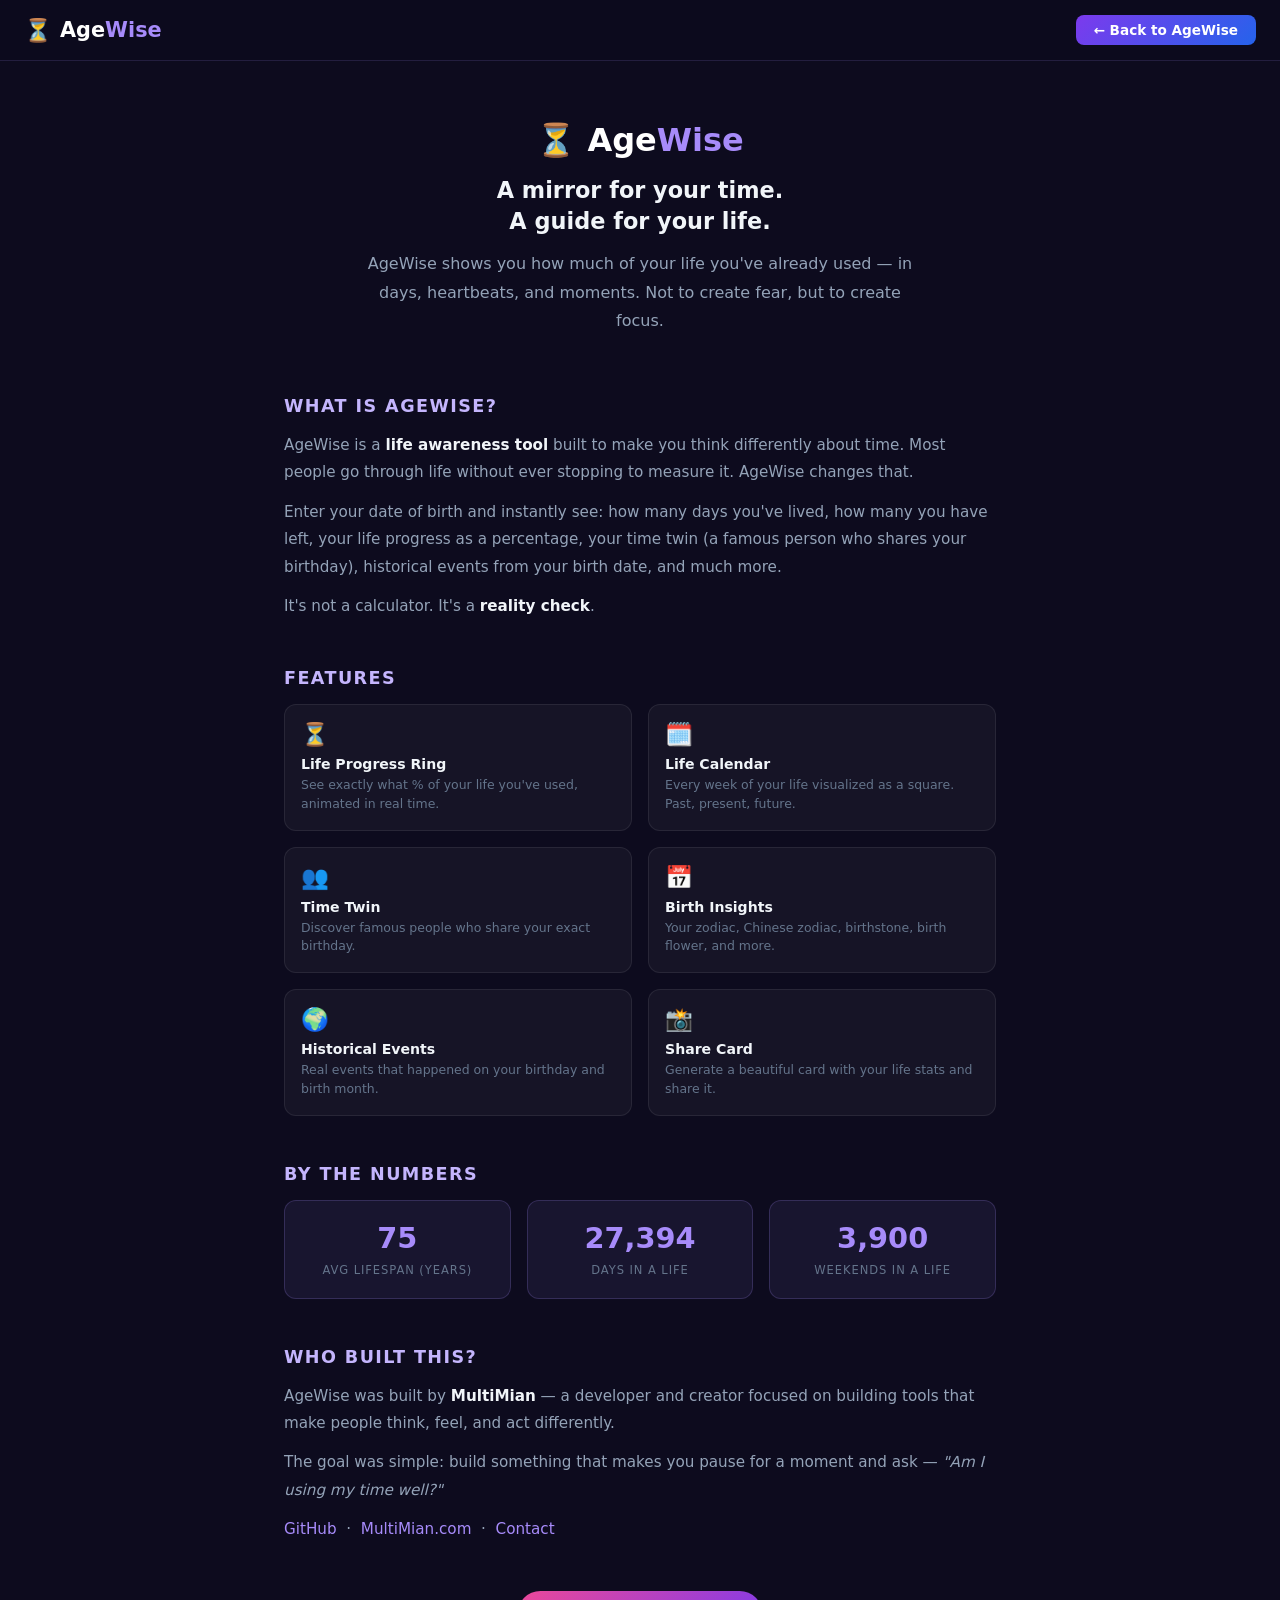
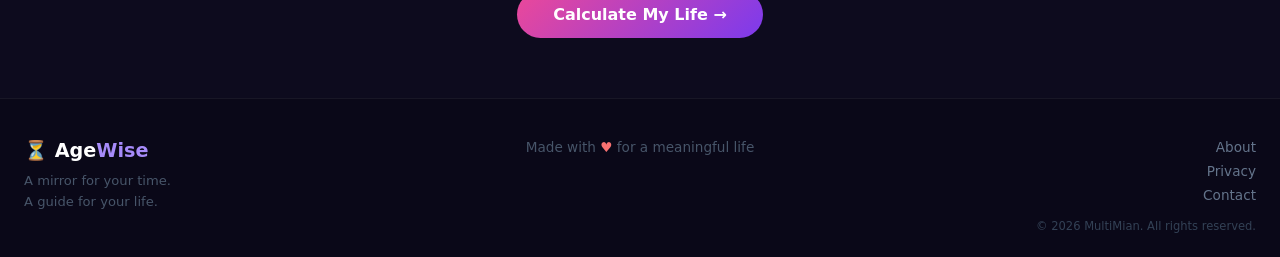
==== about.html @ 55e66b86 "Fix: about/privacy/contact pages created, footer links working, flipped banner hierarchy, ring glow " ====
<!DOCTYPE html>
<html lang="en">
<head>
  <meta charset="UTF-8" />
  <meta name="viewport" content="width=device-width, initial-scale=1.0" />
  <title>About — AgeWise</title>
  <meta name="description" content="AgeWise is a life awareness tool that shows you how much of your life you've used — in days, heartbeats, and moments." />
  <meta name="theme-color" content="#0d0b1e" />
  <link rel="icon" type="image/svg+xml" href="favicon.svg" />
  <link rel="stylesheet" href="style.css?v=3" />
  <style>
    .about-page{max-width:760px;margin:0 auto;padding:60px 24px}
    .about-hero{text-align:center;margin-bottom:60px}
    .about-logo{font-size:2rem;font-weight:900;color:#fff;margin-bottom:16px}
    .about-logo span{color:#a78bfa}
    .about-tagline{font-size:1.4rem;font-weight:700;color:#f1f5f9;margin-bottom:12px;line-height:1.4}
    .about-sub{font-size:1rem;color:#94a3b8;line-height:1.8;max-width:560px;margin:0 auto}
    .about-section{margin-bottom:48px}
    .about-section h2{font-size:1.1rem;font-weight:800;color:#c4b5fd;margin-bottom:16px;text-transform:uppercase;letter-spacing:0.08em}
    .about-section p{font-size:0.95rem;color:#94a3b8;line-height:1.8;margin-bottom:12px}
    .about-section strong{color:#f1f5f9}
    .about-features{display:grid;grid-template-columns:repeat(2,1fr);gap:16px;margin-top:16px}
    .af-item{background:rgba(255,255,255,0.04);border:1px solid rgba(255,255,255,0.08);border-radius:12px;padding:16px}
    .af-icon{font-size:1.4rem;margin-bottom:8px}
    .af-title{font-size:0.88rem;font-weight:700;color:#f1f5f9;margin-bottom:4px}
    .af-desc{font-size:0.78rem;color:#64748b;line-height:1.5}
    .about-stats{display:grid;grid-template-columns:repeat(3,1fr);gap:16px;margin-top:16px}
    .as-item{text-align:center;background:rgba(167,139,250,0.08);border:1px solid rgba(167,139,250,0.2);border-radius:12px;padding:20px}
    .as-val{font-size:1.8rem;font-weight:900;color:#a78bfa;display:block;margin-bottom:4px}
    .as-lbl{font-size:0.72rem;color:#64748b;text-transform:uppercase;letter-spacing:0.08em}
    .about-cta{text-align:center;margin-top:48px}
    .about-cta a{display:inline-block;padding:14px 36px;background:linear-gradient(135deg,#ec4899,#7c3aed);color:#fff;border-radius:999px;font-weight:700;font-size:1rem;transition:all 0.2s}
    .about-cta a:hover{opacity:0.9;transform:translateY(-2px)}
    @media(max-width:640px){.about-features,.about-stats{grid-template-columns:1fr}}
  </style>
</head>
<body>
  <div class="orbs" aria-hidden="true">
    <span class="orb orb1"></span>
    <span class="orb orb2"></span>
    <span class="orb orb3"></span>
  </div>

  <nav class="navbar">
    <div class="nav-inner">
      <a href="index.html" class="nav-logo">
        <span class="nav-logo-icon">⏳</span>
        <span class="nav-logo-text">Age<span>Wise</span></span>
      </a>
      <div class="nav-actions">
        <a href="index.html" class="btn-nav-calc" style="text-decoration:none">← Back to AgeWise</a>
      </div>
    </div>
  </nav>

  <div class="about-page">

    <div class="about-hero">
      <div class="about-logo">⏳ Age<span>Wise</span></div>
      <div class="about-tagline">A mirror for your time.<br>A guide for your life.</div>
      <p class="about-sub">AgeWise shows you how much of your life you've already used — in days, heartbeats, and moments. Not to create fear, but to create focus.</p>
    </div>

    <div class="about-section">
      <h2>What is AgeWise?</h2>
      <p>AgeWise is a <strong>life awareness tool</strong> built to make you think differently about time. Most people go through life without ever stopping to measure it. AgeWise changes that.</p>
      <p>Enter your date of birth and instantly see: how many days you've lived, how many you have left, your life progress as a percentage, your time twin (a famous person who shares your birthday), historical events from your birth date, and much more.</p>
      <p>It's not a calculator. It's a <strong>reality check</strong>.</p>
    </div>

    <div class="about-section">
      <h2>Features</h2>
      <div class="about-features">
        <div class="af-item"><div class="af-icon">⏳</div><div class="af-title">Life Progress Ring</div><div class="af-desc">See exactly what % of your life you've used, animated in real time.</div></div>
        <div class="af-item"><div class="af-icon">🗓️</div><div class="af-title">Life Calendar</div><div class="af-desc">Every week of your life visualized as a square. Past, present, future.</div></div>
        <div class="af-item"><div class="af-icon">👥</div><div class="af-title">Time Twin</div><div class="af-desc">Discover famous people who share your exact birthday.</div></div>
        <div class="af-item"><div class="af-icon">📅</div><div class="af-title">Birth Insights</div><div class="af-desc">Your zodiac, Chinese zodiac, birthstone, birth flower, and more.</div></div>
        <div class="af-item"><div class="af-icon">🌍</div><div class="af-title">Historical Events</div><div class="af-desc">Real events that happened on your birthday and birth month.</div></div>
        <div class="af-item"><div class="af-icon">📸</div><div class="af-title">Share Card</div><div class="af-desc">Generate a beautiful card with your life stats and share it.</div></div>
      </div>
    </div>

    <div class="about-section">
      <h2>By the numbers</h2>
      <div class="about-stats">
        <div class="as-item"><span class="as-val">75</span><span class="as-lbl">Avg lifespan (years)</span></div>
        <div class="as-item"><span class="as-val">27,394</span><span class="as-lbl">Days in a life</span></div>
        <div class="as-item"><span class="as-val">3,900</span><span class="as-lbl">Weekends in a life</span></div>
      </div>
    </div>

    <div class="about-section">
      <h2>Who built this?</h2>
      <p>AgeWise was built by <strong>MultiMian</strong> — a developer and creator focused on building tools that make people think, feel, and act differently.</p>
      <p>The goal was simple: build something that makes you pause for a moment and ask — <em>"Am I using my time well?"</em></p>
      <p>
        <a href="https://github.com/Mianhassam96" target="_blank" rel="noopener" style="color:#a78bfa">GitHub</a> &nbsp;·&nbsp;
        <a href="https://multimian.com" target="_blank" rel="noopener" style="color:#a78bfa">MultiMian.com</a> &nbsp;·&nbsp;
        <a href="contact.html" style="color:#a78bfa">Contact</a>
      </p>
    </div>

    <div class="about-cta">
      <a href="index.html">Calculate My Life →</a>
    </div>

  </div>

  <footer class="site-footer">
    <div class="footer-inner">
      <div class="footer-brand">
        <span class="footer-logo">⏳ Age<span>Wise</span></span>
        <p>A mirror for your time.<br>A guide for your life.</p>
      </div>
      <div class="footer-center">Made with <span style="color:#f87171">♥</span> for a meaningful life</div>
      <div class="footer-links">
        <a href="about.html">About</a>
        <a href="privacy.html">Privacy</a>
        <a href="contact.html">Contact</a>
        <div class="footer-copy">© 2026 MultiMian. All rights reserved.</div>
      </div>
    </div>
  </footer>
</body>
</html>
---- style.css ----
﻿*,*::before,*::after{box-sizing:border-box;margin:0;padding:0}
body{font-family:'Segoe UI',system-ui,sans-serif;background:#0d0b1e;color:#e2e8f0;min-height:100vh;overflow-x:hidden}
.hidden{display:none!important}
a{text-decoration:none;color:inherit}
button{cursor:pointer;font-family:inherit}
img{max-width:100%}

/* ── NAVBAR ── */
.navbar{position:sticky;top:0;z-index:100;background:rgba(13,11,30,0.95);backdrop-filter:blur(12px);border-bottom:1px solid rgba(167,139,250,0.15)}
.nav-inner{max-width:1280px;margin:0 auto;padding:0 24px;height:60px;display:flex;align-items:center;gap:24px}
.nav-logo{display:flex;align-items:center;gap:8px;font-size:1.3rem;font-weight:800;flex-shrink:0}
.nav-logo-icon{font-size:1.4rem}
.nav-logo-text{color:#fff}.nav-logo-text span{color:#a78bfa}
.nav-links{display:flex;gap:4px;flex:1}
.nav-item{padding:6px 14px;border-radius:6px;font-size:0.88rem;font-weight:500;color:#94a3b8;transition:all 0.2s}
.nav-item:hover,.nav-item.active{color:#fff;background:rgba(167,139,250,0.12)}
.nav-item.active{border-bottom:2px solid #a78bfa;border-radius:6px 6px 0 0}
.nav-actions{display:flex;align-items:center;gap:10px;margin-left:auto}
.btn-nav-share{padding:7px 18px;border-radius:8px;border:1px solid rgba(167,139,250,0.4);background:transparent;color:#c4b5fd;font-size:0.85rem;font-weight:600;transition:all 0.2s}
.btn-nav-share:hover{background:rgba(167,139,250,0.1)}
.btn-nav-calc{padding:7px 18px;border-radius:8px;border:none;background:linear-gradient(135deg,#7c3aed,#2563eb);color:#fff;font-size:0.85rem;font-weight:700;transition:all 0.2s}
.btn-nav-calc:hover{opacity:0.9;transform:translateY(-1px)}
.hamburger{display:none;flex-direction:column;gap:5px;background:none;border:none;padding:6px}
.hamburger span{display:block;width:22px;height:2px;background:#94a3b8;border-radius:2px}

/* ── HERO ── */
.hero{min-height:calc(100vh - 60px);background:linear-gradient(160deg,#1a0533 0%,#0d0b1e 40%,#1a0533 100%);position:relative;overflow:hidden;display:flex;align-items:center}
.hero::before{content:'';position:absolute;inset:0;background:radial-gradient(ellipse at 50% 80%,rgba(124,58,237,0.15) 0%,transparent 70%)}
.hero-inner{max-width:1280px;margin:0 auto;padding:60px 24px;display:grid;grid-template-columns:1fr 1fr 1fr;gap:40px;align-items:center;width:100%}

/* hero left */
.hero-eyebrow{font-size:0.72rem;font-weight:700;color:#a78bfa;text-transform:uppercase;letter-spacing:0.15em;margin-bottom:16px}
.hero-title{font-size:clamp(2rem,4vw,3rem);font-weight:900;line-height:1.15;margin-bottom:16px;color:#f1f5f9}
.hero-title-pink{color:#ec4899;display:block}
.hero-desc{font-size:0.9rem;color:#94a3b8;line-height:1.7;margin-bottom:28px;max-width:340px}
.form-label{display:block;font-size:0.75rem;font-weight:600;color:#64748b;text-transform:uppercase;letter-spacing:0.08em;margin-bottom:8px}
.hero-input{width:100%;padding:12px 16px;background:rgba(255,255,255,0.07);border:1px solid rgba(255,255,255,0.15);border-radius:10px;color:#f1f5f9;font-size:1rem;outline:none;transition:border-color 0.2s,box-shadow 0.2s;color-scheme:dark;margin-bottom:12px}
.hero-input:focus{border-color:#a78bfa;box-shadow:0 0 0 3px rgba(167,139,250,0.15)}
.btn-calculate{width:100%;padding:14px;border:none;border-radius:10px;background:linear-gradient(135deg,#ec4899,#7c3aed);color:#fff;font-size:1rem;font-weight:700;transition:all 0.2s;margin-bottom:10px}
.btn-calculate:hover{opacity:0.9;transform:translateY(-2px);box-shadow:0 8px 24px rgba(236,72,153,0.35)}
.form-trust{font-size:0.72rem;color:#475569;text-align:center}
.error{color:#f87171;font-size:0.82rem;margin-top:6px}

/* hero center ring */
.hero-center{display:flex;justify-content:center;align-items:center}
.ring-wrap{position:relative;width:260px;height:260px;flex-shrink:0}
.ring-svg{width:100%;height:100%;transform:rotate(-90deg)}
.ring-track{fill:none;stroke:rgba(255,255,255,0.08);stroke-width:14}
.ring-progress{fill:none;stroke:url(#ringGrad);stroke-width:14;stroke-linecap:round;transition:stroke-dashoffset 1.5s cubic-bezier(0.4,0,0.2,1);filter:drop-shadow(0 0 8px rgba(167,139,250,0.5))}
.ring-dot{fill:#ec4899;filter:drop-shadow(0 0 4px #ec4899)}
.ring-content{position:absolute;inset:0;display:flex;flex-direction:column;align-items:center;justify-content:center;text-align:center}
.ring-label-top{font-size:0.65rem;font-weight:700;color:#94a3b8;text-transform:uppercase;letter-spacing:0.12em;margin-bottom:4px}
.ring-pct{font-size:3.5rem;font-weight:900;color:#fff;line-height:1;background:linear-gradient(135deg,#a78bfa,#ec4899);-webkit-background-clip:text;-webkit-text-fill-color:transparent;background-clip:text}
.ring-label-bot{font-size:0.65rem;font-weight:700;color:#94a3b8;text-transform:uppercase;letter-spacing:0.12em;margin-top:4px}
.ring-days{font-size:0.75rem;color:#64748b;margin-top:6px}
.ring-heart{color:#ec4899;font-size:1rem;margin-top:4px}

/* hero right */
.hero-right{display:flex;flex-direction:column;align-items:flex-end;gap:20px}
.hero-quote{text-align:right;font-size:1.1rem;color:#c4b5fd;line-height:1.6}
.hero-quote-bold{font-size:1.2rem;font-weight:700;color:#fff;margin-top:6px}
.hero-silhouette{width:200px;height:280px;border-radius:12px;overflow:hidden;box-shadow:0 20px 60px rgba(0,0,0,0.5)}

/* ── STATS ROW ── */
.stats-row{background:#0d0b1e;padding:0 24px 32px}
.stats-inner{max-width:1280px;margin:0 auto;display:grid;grid-template-columns:repeat(5,1fr);gap:16px}
.stat-card{background:rgba(255,255,255,0.04);border:1px solid rgba(255,255,255,0.08);border-radius:14px;padding:20px 16px;display:flex;align-items:flex-start;gap:14px;transition:border-color 0.2s,transform 0.2s}
.stat-card:hover{border-color:rgba(167,139,250,0.25);transform:translateY(-2px)}
.stat-icon{font-size:1.4rem;width:40px;height:40px;border-radius:10px;background:rgba(167,139,250,0.12);display:flex;align-items:center;justify-content:center;flex-shrink:0;color:#a78bfa}
.stat-icon-red{background:rgba(248,113,113,0.12);color:#f87171}
.stat-icon-yellow{background:rgba(251,191,36,0.12);color:#fbbf24}
.stat-icon-purple{background:rgba(167,139,250,0.12);color:#a78bfa}
.stat-icon-blue{background:rgba(96,165,250,0.12);color:#60a5fa}
.stat-label{font-size:0.65rem;font-weight:700;color:#475569;text-transform:uppercase;letter-spacing:0.1em;margin-bottom:4px}
.stat-value{font-size:1.6rem;font-weight:900;color:#f1f5f9;line-height:1;font-variant-numeric:tabular-nums}
.stat-unit{font-size:0.72rem;color:#64748b;margin-top:2px}
.stat-sub{font-size:0.72rem;color:#475569;margin-top:4px}

/* ── PANELS ── */
.grid-3col,.grid-2col,.grid-4col{padding:0 24px 32px}
.grid-3col .grid-inner{max-width:1280px;margin:0 auto;display:grid;grid-template-columns:repeat(3,1fr);gap:20px}
.grid-2col .grid-inner{max-width:1280px;margin:0 auto;display:grid;grid-template-columns:repeat(2,1fr);gap:20px}
.grid-4col .grid-inner{max-width:1280px;margin:0 auto;display:grid;grid-template-columns:repeat(4,1fr);gap:20px}
.panel{background:rgba(255,255,255,0.04);border:1px solid rgba(255,255,255,0.08);border-radius:16px;padding:24px;transition:border-color 0.2s}
.panel:hover{border-color:rgba(167,139,250,0.2)}
.panel-title{font-size:1rem;font-weight:700;color:#f1f5f9;margin-bottom:4px}
.panel-sub{font-size:0.78rem;color:#475569;margin-bottom:16px}
.btn-outline{width:100%;padding:10px;border:1px solid rgba(255,255,255,0.1);border-radius:8px;background:transparent;color:#94a3b8;font-size:0.82rem;font-weight:600;transition:all 0.2s;margin-top:14px}
.btn-outline:hover{border-color:rgba(167,139,250,0.4);color:#c4b5fd;background:rgba(167,139,250,0.06)}
.btn-sm{padding:8px;font-size:0.78rem}

/* ── LIFE PROGRESS ── */
.progress-bar-wrap{display:flex;align-items:center;gap:12px;margin-bottom:20px}
.progress-bar-track{flex:1;height:10px;background:rgba(255,255,255,0.06);border-radius:999px;overflow:hidden}
.progress-bar-fill{height:100%;background:linear-gradient(90deg,#7c3aed,#a78bfa);border-radius:999px;width:0%;transition:width 1.2s cubic-bezier(0.4,0,0.2,1)}
.progress-bar-pct{font-size:0.85rem;font-weight:700;color:#a78bfa;flex-shrink:0}
.life-timeline{display:flex;flex-direction:column;gap:0}
.lt-title{font-size:0.72rem;font-weight:700;color:#475569;text-transform:uppercase;letter-spacing:0.08em;margin-bottom:12px}
.lt-item{display:flex;align-items:flex-start;gap:12px}
.lt-dot{width:10px;height:10px;border-radius:50%;flex-shrink:0;margin-top:4px}
.lt-dot-purple{background:#7c3aed;box-shadow:0 0 6px #7c3aed}
.lt-dot-pink{background:#ec4899;box-shadow:0 0 6px #ec4899}
.lt-line{width:1px;height:32px;background:rgba(255,255,255,0.08);margin-left:4px}
.lt-days{font-size:0.85rem;font-weight:700;color:#f1f5f9}
.lt-desc{font-size:0.78rem;color:#94a3b8}
.lt-label{font-size:0.72rem;color:#475569}

/* ── MINI CALENDAR ── */
.cal-legend-row{display:flex;gap:14px;margin-bottom:12px}
.cal-leg{display:flex;align-items:center;gap:5px;font-size:0.72rem;color:#64748b}
.cal-dot-past{width:8px;height:8px;border-radius:2px;background:#7c3aed;display:inline-block}
.cal-dot-present{width:8px;height:8px;border-radius:2px;background:#34d399;display:inline-block;box-shadow:0 0 4px #34d399}
.cal-dot-future{width:8px;height:8px;border-radius:2px;background:rgba(255,255,255,0.1);border:1px solid rgba(255,255,255,0.15);display:inline-block}
.mini-cal-grid{display:grid;grid-template-columns:repeat(26,1fr);gap:2px;margin-bottom:10px}
.mini-cal-cell{aspect-ratio:1;border-radius:1px}
.mc-past{background:#7c3aed;opacity:0.75}
.mc-present{background:#34d399;box-shadow:0 0 4px #34d399;animation:pulse-now 2s ease-in-out infinite}
.mc-future{background:rgba(255,255,255,0.07);border:1px solid rgba(255,255,255,0.05)}
@keyframes pulse-now{0%,100%{box-shadow:0 0 3px #34d399}50%{box-shadow:0 0 8px #34d399}}
.cal-week-labels{display:flex;justify-content:space-between;font-size:0.65rem;color:#475569;margin-bottom:4px}
.cal-week-labels small{display:block;color:#334155}

/* ── TIME TWIN ── */
.twin-featured{background:rgba(255,255,255,0.04);border:1px solid rgba(255,255,255,0.08);border-radius:12px;padding:16px;margin-bottom:12px;text-align:center}
.twin-badge{font-size:0.68rem;font-weight:700;color:#fbbf24;background:rgba(251,191,36,0.1);border:1px solid rgba(251,191,36,0.2);border-radius:999px;padding:3px 10px;display:inline-block;margin-bottom:10px}
.twin-avatar{font-size:3rem;margin-bottom:8px}
.twin-name{font-size:1.1rem;font-weight:800;color:#f1f5f9;margin-bottom:4px}
.twin-role{font-size:0.78rem;color:#94a3b8;margin-bottom:4px}
.twin-born{font-size:0.72rem;color:#475569}
.twin-others{display:flex;gap:8px;align-items:center;margin-bottom:4px;flex-wrap:wrap}
.twin-other-avatar{width:36px;height:36px;border-radius:50%;background:rgba(167,139,250,0.15);border:1px solid rgba(167,139,250,0.2);display:flex;align-items:center;justify-content:center;font-size:1.2rem}
.twin-more{font-size:0.75rem;color:#a78bfa;font-weight:700;padding:6px 10px;border-radius:999px;background:rgba(167,139,250,0.1);border:1px solid rgba(167,139,250,0.2)}

/* ── HISTORY ── */
.history-list{display:flex;flex-direction:column;gap:14px}
.history-item{display:flex;align-items:flex-start;gap:12px}
.history-dot{width:10px;height:10px;border-radius:50%;flex-shrink:0;margin-top:4px}
.history-dot-green{background:#34d399}
.history-dot-yellow{background:#fbbf24}
.history-dot-blue{background:#60a5fa}
.history-year{font-size:0.82rem;font-weight:700;color:#a78bfa;flex-shrink:0;min-width:36px}
.history-text{font-size:0.82rem;color:#94a3b8;line-height:1.5}

/* ── MONTH LIST ── */
.month-list{display:flex;flex-direction:column;gap:12px}
.month-item{display:flex;align-items:center;gap:12px;padding:10px 12px;background:rgba(255,255,255,0.03);border-radius:10px;transition:background 0.2s}
.month-item:hover{background:rgba(255,255,255,0.06)}
.month-icon{font-size:1.2rem;flex-shrink:0}
.month-year{font-size:0.82rem;font-weight:700;color:#a78bfa;flex-shrink:0;min-width:36px}
.month-text{font-size:0.82rem;color:#94a3b8;flex:1;line-height:1.4}
.month-arrow{color:#475569;font-size:1rem;flex-shrink:0}

/* ── BIRTH DETAILS ── */
.panel-sm{padding:20px}
.birth-details{display:flex;flex-direction:column;gap:10px}
.bd-row{display:flex;justify-content:space-between;align-items:center;padding:6px 0;border-bottom:1px solid rgba(255,255,255,0.05)}
.bd-row:last-child{border-bottom:none}
.bd-key{font-size:0.78rem;color:#64748b}
.bd-val{font-size:0.85rem;font-weight:600;color:#f1f5f9}

/* ── COUNTRY EVENTS ── */
.country-events{display:flex;flex-direction:column;gap:10px}
.ce-item-sm{font-size:0.82rem;color:#94a3b8;line-height:1.5;padding:8px 0;border-bottom:1px solid rgba(255,255,255,0.05)}
.ce-item-sm:last-child{border-bottom:none}
.ce-year{font-weight:700;color:#a78bfa;margin-right:6px}

/* ── FUN FACTS ── */
.fun-facts{display:flex;flex-direction:column;gap:10px}
.ff-item{display:flex;align-items:center;gap:12px;padding:8px 0;border-bottom:1px solid rgba(255,255,255,0.05)}
.ff-item:last-child{border-bottom:none}
.ff-icon{font-size:1.2rem;width:32px;text-align:center;flex-shrink:0;color:#ec4899}
.ff-val{font-size:0.95rem;font-weight:800;color:#f1f5f9;font-variant-numeric:tabular-nums}
.ff-lbl{font-size:0.72rem;color:#64748b}

/* ── QUOTE CARD ── */
.panel-quote{background:linear-gradient(160deg,rgba(124,58,237,0.2),rgba(13,11,30,0.95));border-color:rgba(167,139,250,0.25);position:relative;overflow:hidden;display:flex;flex-direction:column;justify-content:space-between}
.quote-label{font-size:0.72rem;font-weight:700;color:#a78bfa;text-transform:uppercase;letter-spacing:0.1em;margin-bottom:12px}
.quote-text{font-size:1rem;font-weight:700;color:#f1f5f9;line-height:1.5;margin-bottom:8px}
.quote-attr{font-size:0.78rem;color:#64748b;margin-bottom:16px}
.quote-mountain{position:absolute;bottom:0;left:0;right:0;height:80px;opacity:0.6}
.quote-mountain svg{width:100%;height:100%}

/* ── FULL CALENDAR ── */
.full-calendar-section{padding:0 24px 32px}
.full-calendar-section .panel{max-width:1280px;margin:0 auto}
.full-cal-grid-wrap{overflow-x:auto;padding-bottom:8px;margin:12px 0}
.full-cal-grid{display:grid;grid-template-columns:repeat(52,1fr);gap:2px;min-width:700px}
.full-cal-cell{aspect-ratio:1;border-radius:1px;cursor:pointer;transition:transform 0.1s}
.full-cal-cell:hover{transform:scale(1.8);z-index:10}

/* ── SHARE MODAL ── */
.share-modal{position:fixed;inset:0;background:rgba(0,0,0,0.8);backdrop-filter:blur(6px);z-index:999;display:flex;align-items:center;justify-content:center;padding:20px}
.share-modal-inner{position:relative;max-width:400px;width:100%;display:flex;flex-direction:column;gap:14px}
.share-close{position:absolute;top:-14px;right:-14px;width:32px;height:32px;border-radius:50%;background:rgba(255,255,255,0.1);border:1px solid rgba(255,255,255,0.15);color:#e2e8f0;font-size:0.9rem;z-index:10}
.share-card{background:linear-gradient(135deg,#1a0533,#0d0b1e);border:1px solid rgba(167,139,250,0.3);border-radius:20px;padding:32px;text-align:center}
.sc-logo{font-size:0.85rem;font-weight:800;color:#a78bfa;margin-bottom:16px;opacity:0.7}
.sc-pct{font-size:3rem;font-weight:900;background:linear-gradient(135deg,#a78bfa,#ec4899);-webkit-background-clip:text;-webkit-text-fill-color:transparent;background-clip:text;line-height:1}
.sc-label{font-size:0.72rem;color:#64748b;text-transform:uppercase;letter-spacing:0.1em;margin-bottom:12px}
.sc-name{font-size:1.2rem;font-weight:700;color:#f1f5f9;margin-bottom:8px}
.sc-stats{font-size:0.78rem;color:#64748b;line-height:1.8;border-top:1px solid rgba(255,255,255,0.06);padding-top:12px}
.sc-footer{font-size:0.65rem;color:#334155;margin-top:12px;text-transform:uppercase;letter-spacing:0.08em}

/* ── FOOTER ── */
.site-footer{background:#0a0818;border-top:1px solid rgba(255,255,255,0.06);padding:40px 24px 24px}
.footer-inner{max-width:1280px;margin:0 auto;display:grid;grid-template-columns:1fr 1fr 1fr;gap:40px;align-items:start}
.footer-logo{font-size:1.2rem;font-weight:800;color:#fff;display:block;margin-bottom:8px}
.footer-logo span{color:#a78bfa}
.footer-brand p{font-size:0.82rem;color:#475569;line-height:1.6}
.footer-center{text-align:center;font-size:0.85rem;color:#475569}
.footer-socials{display:flex;justify-content:center;gap:14px;margin-top:12px}
.footer-socials a{color:#64748b;font-size:1.1rem;transition:color 0.2s}
.footer-socials a:hover{color:#a78bfa}
.footer-links{display:flex;flex-direction:column;align-items:flex-end;gap:8px}
.footer-links a{font-size:0.85rem;color:#64748b;transition:color 0.2s}
.footer-links a:hover{color:#a78bfa}
.footer-copy{font-size:0.72rem;color:#334155;margin-top:8px}

/* ── RESPONSIVE ── */
@media(max-width:1024px){
  .hero-inner{grid-template-columns:1fr 1fr;gap:24px}
  .hero-right{display:none}
  .stats-inner{grid-template-columns:repeat(3,1fr)}
  .grid-4col .grid-inner{grid-template-columns:repeat(2,1fr)}
}
@media(max-width:768px){
  .nav-links{display:none;position:absolute;top:60px;left:0;right:0;background:rgba(13,11,30,0.98);flex-direction:column;padding:16px 24px;border-bottom:1px solid rgba(255,255,255,0.08)}
  .nav-links.open{display:flex}
  .hamburger{display:flex}
  .btn-nav-calc{display:none}
  .hero-inner{grid-template-columns:1fr;text-align:center}
  .hero-center{order:-1}
  .hero-desc{margin:0 auto 24px}
  .stats-inner{grid-template-columns:repeat(2,1fr)}
  .grid-3col .grid-inner,.grid-2col .grid-inner{grid-template-columns:1fr}
  .footer-inner{grid-template-columns:1fr;gap:24px;text-align:center}
  .footer-links{align-items:center}
}
@media(max-width:480px){
  .stats-inner{grid-template-columns:1fr 1fr}
  .grid-4col .grid-inner{grid-template-columns:1fr}
  .ring-wrap{width:200px;height:200px}
  .ring-pct{font-size:2.8rem}
}

/* ── EMOTIONAL RESULT BANNER ── */
.result-banner{background:linear-gradient(135deg,rgba(236,72,153,0.12),rgba(124,58,237,0.12));border-bottom:1px solid rgba(236,72,153,0.2);padding:32px 24px}
.rb-inner{max-width:1280px;margin:0 auto;display:flex;flex-direction:column;align-items:center;gap:20px;text-align:center}
.rb-shock{font-size:clamp(1.2rem,3vw,1.8rem);font-weight:900;color:#f1f5f9;line-height:1.4;max-width:700px}
.rb-shock strong{background:linear-gradient(135deg,#ec4899,#a78bfa);-webkit-background-clip:text;-webkit-text-fill-color:transparent;background-clip:text}
.rb-insight{font-size:1rem;color:#94a3b8;max-width:600px;line-height:1.7}
.rb-insight strong{color:#fbbf24}
.rb-actions{display:flex;gap:12px;flex-wrap:wrap;justify-content:center}
.rb-btn-share{padding:12px 28px;border:none;border-radius:999px;background:linear-gradient(135deg,#ec4899,#7c3aed);color:#fff;font-size:0.95rem;font-weight:700;cursor:pointer;transition:all 0.2s}
.rb-btn-share:hover{opacity:0.9;transform:translateY(-2px);box-shadow:0 8px 24px rgba(236,72,153,0.4)}
.rb-btn-compare{padding:12px 28px;border:1px solid rgba(167,139,250,0.4);border-radius:999px;background:transparent;color:#c4b5fd;font-size:0.95rem;font-weight:700;cursor:pointer;transition:all 0.2s}
.rb-btn-compare:hover{background:rgba(167,139,250,0.1);transform:translateY(-2px)}
.rb-weekends{font-size:0.85rem;color:#475569;font-style:italic}
.rb-weekends strong{color:#f87171}

/* ── EXPLORE TOGGLE ── */
.explore-toggle-wrap{padding:0 24px 8px;max-width:1280px;margin:0 auto}
.btn-explore-toggle{width:100%;max-width:1280px;padding:16px 24px;background:rgba(255,255,255,0.04);border:1px dashed rgba(167,139,250,0.3);border-radius:14px;color:#a78bfa;font-size:1rem;font-weight:700;cursor:pointer;transition:all 0.2s;display:flex;align-items:center;justify-content:center;gap:10px}
.btn-explore-toggle:hover{background:rgba(167,139,250,0.08);border-color:rgba(167,139,250,0.5)}
.explore-arrow{transition:transform 0.3s;display:inline-block}
.explore-arrow.open{transform:rotate(180deg)}
.explore-content{animation:fade-in 0.4s ease}
@keyframes fade-in{from{opacity:0;transform:translateY(8px)}to{opacity:1;transform:translateY(0)}}

/* ── HERO QUOTE RESULT ── */
.hqr-line1{font-size:1rem;color:#94a3b8;margin-bottom:8px}
.hqr-line2{font-size:1.15rem;font-weight:700;color:#f1f5f9;margin-bottom:8px;line-height:1.4}
.hqr-line3{font-size:0.88rem;color:#64748b;font-style:italic}

/* ── RING COUNT-UP ANIMATION ── */
@keyframes ring-count{from{stroke-dashoffset:691.15}}
.ring-progress.animating{animation:ring-count 1.5s cubic-bezier(0.4,0,0.2,1) forwards}

/* ── STAT CARD HIGHLIGHT ── */
.stat-card-highlight{border-color:rgba(236,72,153,0.35)!important;background:rgba(236,72,153,0.06)!important}
.stat-card-highlight .stat-value{background:linear-gradient(135deg,#ec4899,#a78bfa);-webkit-background-clip:text;-webkit-text-fill-color:transparent;background-clip:text}

@media(max-width:768px){
  .rb-shock{font-size:1.1rem}
  .rb-actions{flex-direction:column;width:100%}
  .rb-btn-share,.rb-btn-compare{width:100%}
}

/* ── BIG WEEKENDS LINE ── */
.rb-weekends-big{font-size:clamp(1.8rem,5vw,3rem);font-weight:900;color:#f1f5f9;line-height:1.2;margin-bottom:8px}
.rb-weekends-big strong{background:linear-gradient(135deg,#f87171,#ec4899);-webkit-background-clip:text;-webkit-text-fill-color:transparent;background-clip:text}

/* ── EXPLORE TEASER ── */
.explore-teaser{text-align:center;font-size:0.82rem;color:#475569;font-style:italic;margin-bottom:10px;padding:0 24px}
.explore-toggle-wrap{padding:0 24px 24px;max-width:1280px;margin:0 auto}
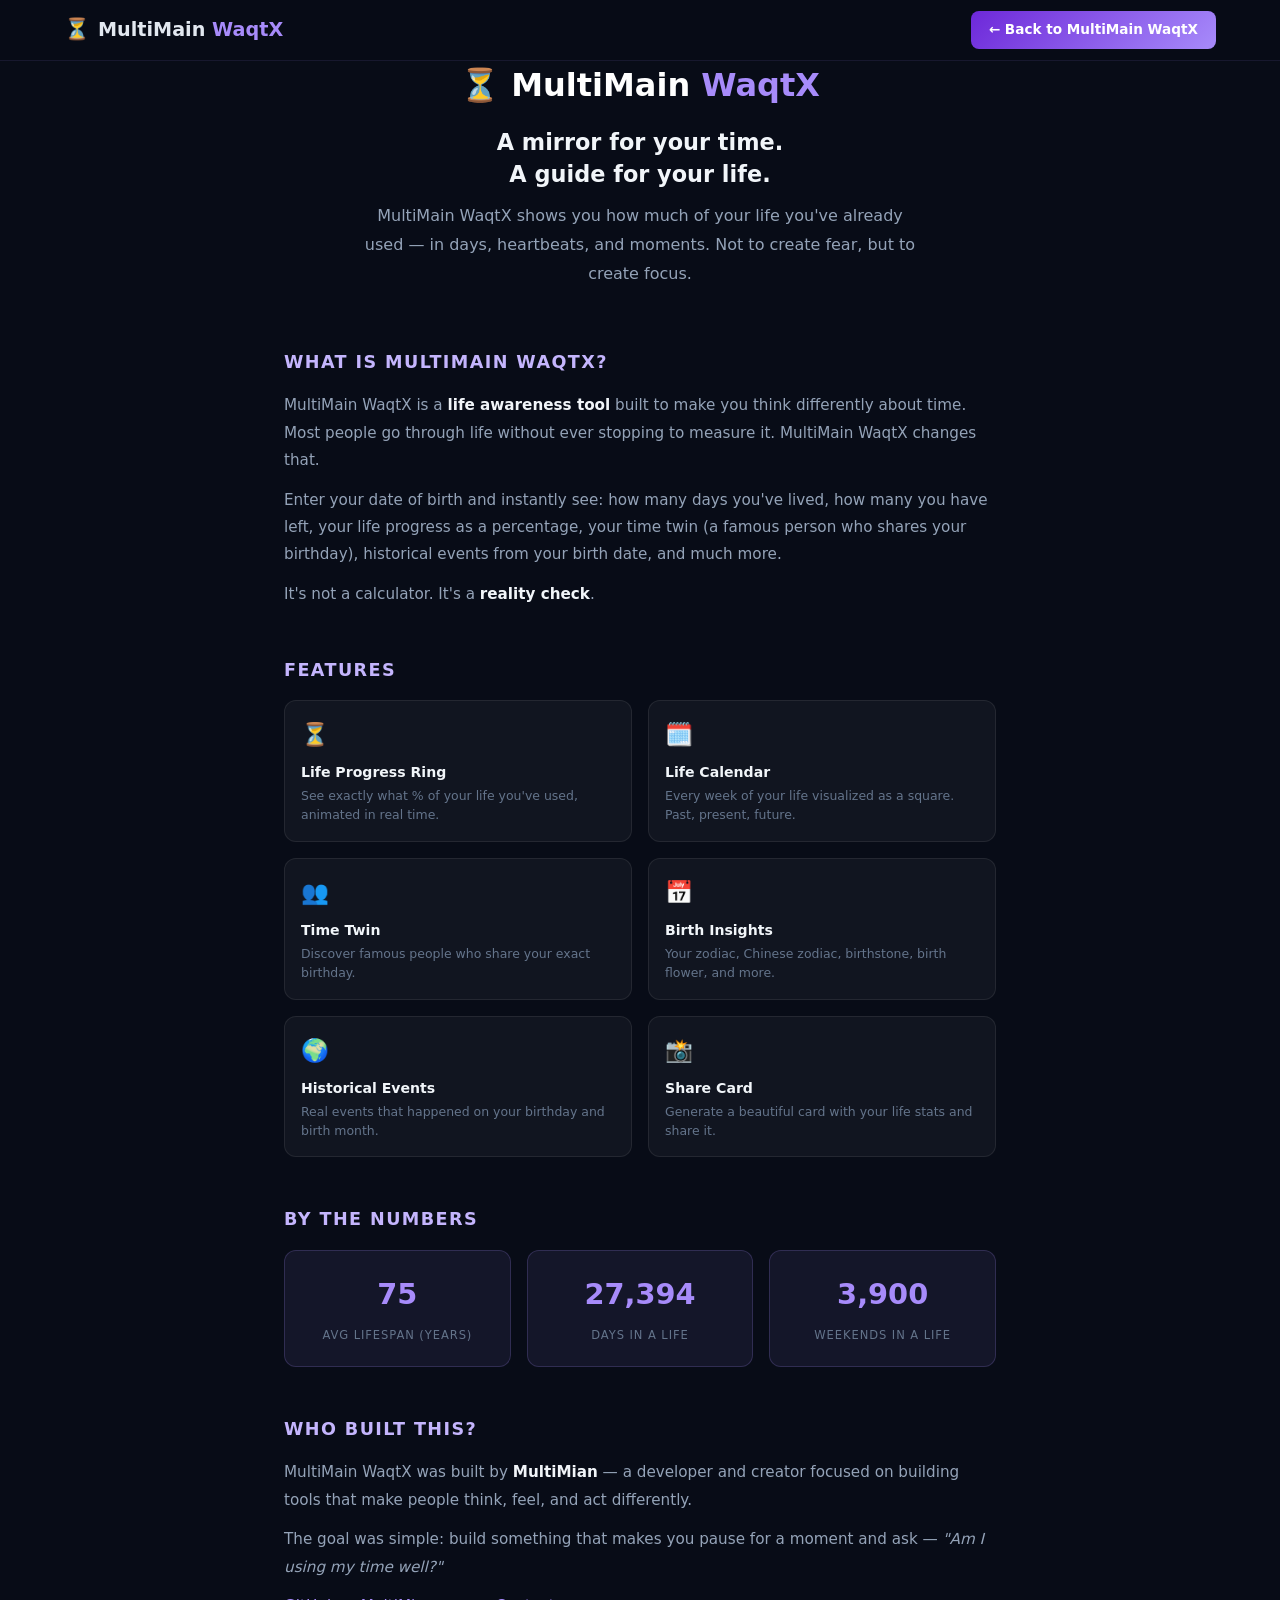
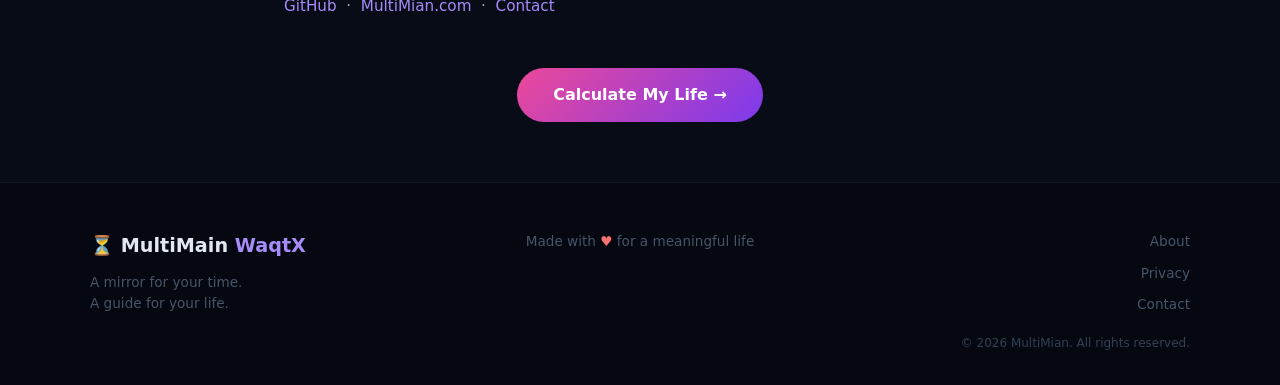
==== commit f25c52d8: "feat: rebrand to MultiMain WaqtX with Islamic reflection UI - Rename AgeWise → MultiMain WaqtX acros" ====
--- a/about.html
+++ b/about.html
@@ -3,8 +3,8 @@
 <head>
   <meta charset="UTF-8" />
   <meta name="viewport" content="width=device-width, initial-scale=1.0" />
-  <title>About — AgeWise</title>
-  <meta name="description" content="AgeWise is a life awareness tool that shows you how much of your life you've used — in days, heartbeats, and moments." />
+  <title>About — MultiMain WaqtX</title>
+  <meta name="description" content="MultiMain WaqtX is a life awareness tool that shows you how much of your life you've used — in days, heartbeats, and moments." />
   <meta name="theme-color" content="#0d0b1e" />
   <link rel="icon" type="image/svg+xml" href="favicon.svg" />
   <link rel="stylesheet" href="style.css?v=3" />
@@ -45,10 +45,10 @@
     <div class="nav-inner">
       <a href="index.html" class="nav-logo">
         <span class="nav-logo-icon">⏳</span>
-        <span class="nav-logo-text">Age<span>Wise</span></span>
+        <span class="nav-logo-text">MultiMain <span>WaqtX</span></span>
       </a>
       <div class="nav-actions">
-        <a href="index.html" class="btn-nav-calc" style="text-decoration:none">← Back to AgeWise</a>
+        <a href="index.html" class="btn-nav-calc" style="text-decoration:none">← Back to MultiMain WaqtX</a>
       </div>
     </div>
   </nav>
@@ -56,14 +56,14 @@
   <div class="about-page">
 
     <div class="about-hero">
-      <div class="about-logo">⏳ Age<span>Wise</span></div>
+      <div class="about-logo">⏳ MultiMain <span>WaqtX</span></div>
       <div class="about-tagline">A mirror for your time.<br>A guide for your life.</div>
-      <p class="about-sub">AgeWise shows you how much of your life you've already used — in days, heartbeats, and moments. Not to create fear, but to create focus.</p>
+      <p class="about-sub">MultiMain WaqtX shows you how much of your life you've already used — in days, heartbeats, and moments. Not to create fear, but to create focus.</p>
     </div>
 
     <div class="about-section">
-      <h2>What is AgeWise?</h2>
-      <p>AgeWise is a <strong>life awareness tool</strong> built to make you think differently about time. Most people go through life without ever stopping to measure it. AgeWise changes that.</p>
+      <h2>What is MultiMain WaqtX?</h2>
+      <p>MultiMain WaqtX is a <strong>life awareness tool</strong> built to make you think differently about time. Most people go through life without ever stopping to measure it. MultiMain WaqtX changes that.</p>
       <p>Enter your date of birth and instantly see: how many days you've lived, how many you have left, your life progress as a percentage, your time twin (a famous person who shares your birthday), historical events from your birth date, and much more.</p>
       <p>It's not a calculator. It's a <strong>reality check</strong>.</p>
     </div>
@@ -91,7 +91,7 @@
 
     <div class="about-section">
       <h2>Who built this?</h2>
-      <p>AgeWise was built by <strong>MultiMian</strong> — a developer and creator focused on building tools that make people think, feel, and act differently.</p>
+      <p>MultiMain WaqtX was built by <strong>MultiMian</strong> — a developer and creator focused on building tools that make people think, feel, and act differently.</p>
       <p>The goal was simple: build something that makes you pause for a moment and ask — <em>"Am I using my time well?"</em></p>
       <p>
         <a href="https://github.com/Mianhassam96" target="_blank" rel="noopener" style="color:#a78bfa">GitHub</a> &nbsp;·&nbsp;
@@ -109,7 +109,7 @@
   <footer class="site-footer">
     <div class="footer-inner">
       <div class="footer-brand">
-        <span class="footer-logo">⏳ Age<span>Wise</span></span>
+        <span class="footer-logo">⏳ MultiMain <span>WaqtX</span></span>
         <p>A mirror for your time.<br>A guide for your life.</p>
       </div>
       <div class="footer-center">Made with <span style="color:#f87171">♥</span> for a meaningful life</div>
--- a/style.css
+++ b/style.css
@@ -1,294 +1,411 @@
-﻿*,*::before,*::after{box-sizing:border-box;margin:0;padding:0}
-body{font-family:'Segoe UI',system-ui,sans-serif;background:#0d0b1e;color:#e2e8f0;min-height:100vh;overflow-x:hidden}
+﻿/* ══════════════════════════════════════════════════════════════
+   MultiMain WaqtX — v7 — Islamic Reflection UI
+   ══════════════════════════════════════════════════════════════ */
+*,*::before,*::after{box-sizing:border-box;margin:0;padding:0}
+
+/* ── Base ── */
+body{font-family:'Segoe UI',system-ui,-apple-system,sans-serif;background:#080c17;color:#e2e8f0;min-height:100vh;overflow-x:hidden;line-height:1.6}
+a{color:inherit;text-decoration:none}
+button{cursor:pointer;border:none;outline:none;font-family:inherit}
+input{font-family:inherit;outline:none}
 .hidden{display:none!important}
-a{text-decoration:none;color:inherit}
-button{cursor:pointer;font-family:inherit}
-img{max-width:100%}
-
-/* ── NAVBAR ── */
-.navbar{position:sticky;top:0;z-index:100;background:rgba(13,11,30,0.95);backdrop-filter:blur(12px);border-bottom:1px solid rgba(167,139,250,0.15)}
-.nav-inner{max-width:1280px;margin:0 auto;padding:0 24px;height:60px;display:flex;align-items:center;gap:24px}
-.nav-logo{display:flex;align-items:center;gap:8px;font-size:1.3rem;font-weight:800;flex-shrink:0}
-.nav-logo-icon{font-size:1.4rem}
-.nav-logo-text{color:#fff}.nav-logo-text span{color:#a78bfa}
-.nav-links{display:flex;gap:4px;flex:1}
-.nav-item{padding:6px 14px;border-radius:6px;font-size:0.88rem;font-weight:500;color:#94a3b8;transition:all 0.2s}
-.nav-item:hover,.nav-item.active{color:#fff;background:rgba(167,139,250,0.12)}
-.nav-item.active{border-bottom:2px solid #a78bfa;border-radius:6px 6px 0 0}
-.nav-actions{display:flex;align-items:center;gap:10px;margin-left:auto}
-.btn-nav-share{padding:7px 18px;border-radius:8px;border:1px solid rgba(167,139,250,0.4);background:transparent;color:#c4b5fd;font-size:0.85rem;font-weight:600;transition:all 0.2s}
-.btn-nav-share:hover{background:rgba(167,139,250,0.1)}
-.btn-nav-calc{padding:7px 18px;border-radius:8px;border:none;background:linear-gradient(135deg,#7c3aed,#2563eb);color:#fff;font-size:0.85rem;font-weight:700;transition:all 0.2s}
-.btn-nav-calc:hover{opacity:0.9;transform:translateY(-1px)}
-.hamburger{display:none;flex-direction:column;gap:5px;background:none;border:none;padding:6px}
-.hamburger span{display:block;width:22px;height:2px;background:#94a3b8;border-radius:2px}
-
-/* ── HERO ── */
-.hero{min-height:calc(100vh - 60px);background:linear-gradient(160deg,#1a0533 0%,#0d0b1e 40%,#1a0533 100%);position:relative;overflow:hidden;display:flex;align-items:center}
-.hero::before{content:'';position:absolute;inset:0;background:radial-gradient(ellipse at 50% 80%,rgba(124,58,237,0.15) 0%,transparent 70%)}
-.hero-inner{max-width:1280px;margin:0 auto;padding:60px 24px;display:grid;grid-template-columns:1fr 1fr 1fr;gap:40px;align-items:center;width:100%}
-
-/* hero left */
-.hero-eyebrow{font-size:0.72rem;font-weight:700;color:#a78bfa;text-transform:uppercase;letter-spacing:0.15em;margin-bottom:16px}
-.hero-title{font-size:clamp(2rem,4vw,3rem);font-weight:900;line-height:1.15;margin-bottom:16px;color:#f1f5f9}
-.hero-title-pink{color:#ec4899;display:block}
-.hero-desc{font-size:0.9rem;color:#94a3b8;line-height:1.7;margin-bottom:28px;max-width:340px}
-.form-label{display:block;font-size:0.75rem;font-weight:600;color:#64748b;text-transform:uppercase;letter-spacing:0.08em;margin-bottom:8px}
-.hero-input{width:100%;padding:12px 16px;background:rgba(255,255,255,0.07);border:1px solid rgba(255,255,255,0.15);border-radius:10px;color:#f1f5f9;font-size:1rem;outline:none;transition:border-color 0.2s,box-shadow 0.2s;color-scheme:dark;margin-bottom:12px}
-.hero-input:focus{border-color:#a78bfa;box-shadow:0 0 0 3px rgba(167,139,250,0.15)}
-.btn-calculate{width:100%;padding:14px;border:none;border-radius:10px;background:linear-gradient(135deg,#ec4899,#7c3aed);color:#fff;font-size:1rem;font-weight:700;transition:all 0.2s;margin-bottom:10px}
-.btn-calculate:hover{opacity:0.9;transform:translateY(-2px);box-shadow:0 8px 24px rgba(236,72,153,0.35)}
-.form-trust{font-size:0.72rem;color:#475569;text-align:center}
-.error{color:#f87171;font-size:0.82rem;margin-top:6px}
-
-/* hero center ring */
-.hero-center{display:flex;justify-content:center;align-items:center}
-.ring-wrap{position:relative;width:260px;height:260px;flex-shrink:0}
-.ring-svg{width:100%;height:100%;transform:rotate(-90deg)}
-.ring-track{fill:none;stroke:rgba(255,255,255,0.08);stroke-width:14}
-.ring-progress{fill:none;stroke:url(#ringGrad);stroke-width:14;stroke-linecap:round;transition:stroke-dashoffset 1.5s cubic-bezier(0.4,0,0.2,1);filter:drop-shadow(0 0 8px rgba(167,139,250,0.5))}
-.ring-dot{fill:#ec4899;filter:drop-shadow(0 0 4px #ec4899)}
-.ring-content{position:absolute;inset:0;display:flex;flex-direction:column;align-items:center;justify-content:center;text-align:center}
-.ring-label-top{font-size:0.65rem;font-weight:700;color:#94a3b8;text-transform:uppercase;letter-spacing:0.12em;margin-bottom:4px}
-.ring-pct{font-size:3.5rem;font-weight:900;color:#fff;line-height:1;background:linear-gradient(135deg,#a78bfa,#ec4899);-webkit-background-clip:text;-webkit-text-fill-color:transparent;background-clip:text}
-.ring-label-bot{font-size:0.65rem;font-weight:700;color:#94a3b8;text-transform:uppercase;letter-spacing:0.12em;margin-top:4px}
-.ring-days{font-size:0.75rem;color:#64748b;margin-top:6px}
-.ring-heart{color:#ec4899;font-size:1rem;margin-top:4px}
-
-/* hero right */
-.hero-right{display:flex;flex-direction:column;align-items:flex-end;gap:20px}
-.hero-quote{text-align:right;font-size:1.1rem;color:#c4b5fd;line-height:1.6}
-.hero-quote-bold{font-size:1.2rem;font-weight:700;color:#fff;margin-top:6px}
-.hero-silhouette{width:200px;height:280px;border-radius:12px;overflow:hidden;box-shadow:0 20px 60px rgba(0,0,0,0.5)}
-
-/* ── STATS ROW ── */
-.stats-row{background:#0d0b1e;padding:0 24px 32px}
-.stats-inner{max-width:1280px;margin:0 auto;display:grid;grid-template-columns:repeat(5,1fr);gap:16px}
-.stat-card{background:rgba(255,255,255,0.04);border:1px solid rgba(255,255,255,0.08);border-radius:14px;padding:20px 16px;display:flex;align-items:flex-start;gap:14px;transition:border-color 0.2s,transform 0.2s}
-.stat-card:hover{border-color:rgba(167,139,250,0.25);transform:translateY(-2px)}
-.stat-icon{font-size:1.4rem;width:40px;height:40px;border-radius:10px;background:rgba(167,139,250,0.12);display:flex;align-items:center;justify-content:center;flex-shrink:0;color:#a78bfa}
-.stat-icon-red{background:rgba(248,113,113,0.12);color:#f87171}
-.stat-icon-yellow{background:rgba(251,191,36,0.12);color:#fbbf24}
-.stat-icon-purple{background:rgba(167,139,250,0.12);color:#a78bfa}
-.stat-icon-blue{background:rgba(96,165,250,0.12);color:#60a5fa}
-.stat-label{font-size:0.65rem;font-weight:700;color:#475569;text-transform:uppercase;letter-spacing:0.1em;margin-bottom:4px}
-.stat-value{font-size:1.6rem;font-weight:900;color:#f1f5f9;line-height:1;font-variant-numeric:tabular-nums}
-.stat-unit{font-size:0.72rem;color:#64748b;margin-top:2px}
-.stat-sub{font-size:0.72rem;color:#475569;margin-top:4px}
-
-/* ── PANELS ── */
-.grid-3col,.grid-2col,.grid-4col{padding:0 24px 32px}
-.grid-3col .grid-inner{max-width:1280px;margin:0 auto;display:grid;grid-template-columns:repeat(3,1fr);gap:20px}
-.grid-2col .grid-inner{max-width:1280px;margin:0 auto;display:grid;grid-template-columns:repeat(2,1fr);gap:20px}
-.grid-4col .grid-inner{max-width:1280px;margin:0 auto;display:grid;grid-template-columns:repeat(4,1fr);gap:20px}
-.panel{background:rgba(255,255,255,0.04);border:1px solid rgba(255,255,255,0.08);border-radius:16px;padding:24px;transition:border-color 0.2s}
-.panel:hover{border-color:rgba(167,139,250,0.2)}
-.panel-title{font-size:1rem;font-weight:700;color:#f1f5f9;margin-bottom:4px}
-.panel-sub{font-size:0.78rem;color:#475569;margin-bottom:16px}
-.btn-outline{width:100%;padding:10px;border:1px solid rgba(255,255,255,0.1);border-radius:8px;background:transparent;color:#94a3b8;font-size:0.82rem;font-weight:600;transition:all 0.2s;margin-top:14px}
-.btn-outline:hover{border-color:rgba(167,139,250,0.4);color:#c4b5fd;background:rgba(167,139,250,0.06)}
-.btn-sm{padding:8px;font-size:0.78rem}
-
-/* ── LIFE PROGRESS ── */
-.progress-bar-wrap{display:flex;align-items:center;gap:12px;margin-bottom:20px}
-.progress-bar-track{flex:1;height:10px;background:rgba(255,255,255,0.06);border-radius:999px;overflow:hidden}
-.progress-bar-fill{height:100%;background:linear-gradient(90deg,#7c3aed,#a78bfa);border-radius:999px;width:0%;transition:width 1.2s cubic-bezier(0.4,0,0.2,1)}
-.progress-bar-pct{font-size:0.85rem;font-weight:700;color:#a78bfa;flex-shrink:0}
-.life-timeline{display:flex;flex-direction:column;gap:0}
-.lt-title{font-size:0.72rem;font-weight:700;color:#475569;text-transform:uppercase;letter-spacing:0.08em;margin-bottom:12px}
-.lt-item{display:flex;align-items:flex-start;gap:12px}
-.lt-dot{width:10px;height:10px;border-radius:50%;flex-shrink:0;margin-top:4px}
-.lt-dot-purple{background:#7c3aed;box-shadow:0 0 6px #7c3aed}
-.lt-dot-pink{background:#ec4899;box-shadow:0 0 6px #ec4899}
-.lt-line{width:1px;height:32px;background:rgba(255,255,255,0.08);margin-left:4px}
-.lt-days{font-size:0.85rem;font-weight:700;color:#f1f5f9}
-.lt-desc{font-size:0.78rem;color:#94a3b8}
-.lt-label{font-size:0.72rem;color:#475569}
-
-/* ── MINI CALENDAR ── */
-.cal-legend-row{display:flex;gap:14px;margin-bottom:12px}
-.cal-leg{display:flex;align-items:center;gap:5px;font-size:0.72rem;color:#64748b}
-.cal-dot-past{width:8px;height:8px;border-radius:2px;background:#7c3aed;display:inline-block}
-.cal-dot-present{width:8px;height:8px;border-radius:2px;background:#34d399;display:inline-block;box-shadow:0 0 4px #34d399}
-.cal-dot-future{width:8px;height:8px;border-radius:2px;background:rgba(255,255,255,0.1);border:1px solid rgba(255,255,255,0.15);display:inline-block}
-.mini-cal-grid{display:grid;grid-template-columns:repeat(26,1fr);gap:2px;margin-bottom:10px}
-.mini-cal-cell{aspect-ratio:1;border-radius:1px}
-.mc-past{background:#7c3aed;opacity:0.75}
-.mc-present{background:#34d399;box-shadow:0 0 4px #34d399;animation:pulse-now 2s ease-in-out infinite}
-.mc-future{background:rgba(255,255,255,0.07);border:1px solid rgba(255,255,255,0.05)}
-@keyframes pulse-now{0%,100%{box-shadow:0 0 3px #34d399}50%{box-shadow:0 0 8px #34d399}}
-.cal-week-labels{display:flex;justify-content:space-between;font-size:0.65rem;color:#475569;margin-bottom:4px}
-.cal-week-labels small{display:block;color:#334155}
-
-/* ── TIME TWIN ── */
-.twin-featured{background:rgba(255,255,255,0.04);border:1px solid rgba(255,255,255,0.08);border-radius:12px;padding:16px;margin-bottom:12px;text-align:center}
-.twin-badge{font-size:0.68rem;font-weight:700;color:#fbbf24;background:rgba(251,191,36,0.1);border:1px solid rgba(251,191,36,0.2);border-radius:999px;padding:3px 10px;display:inline-block;margin-bottom:10px}
+.sr-only{position:absolute;width:1px;height:1px;padding:0;margin:-1px;overflow:hidden;clip:rect(0,0,0,0);white-space:nowrap;border:0}
+
+/* ── Navbar ── */
+.navbar{position:fixed;top:0;left:0;right:0;z-index:100;background:rgba(8,12,23,0.95);backdrop-filter:blur(12px);border-bottom:1px solid rgba(167,139,250,0.1)}
+.nav-inner{max-width:1200px;margin:0 auto;padding:0 24px;height:60px;display:flex;align-items:center;justify-content:space-between}
+.nav-logo{display:flex;align-items:center;gap:8px;font-size:1.2rem;font-weight:700}
+.nav-logo-icon{font-size:1.3rem}
+.nav-logo-text{color:#e2e8f0}
+.nav-logo-text span{color:#a78bfa}
+.nav-actions{display:flex;align-items:center;gap:10px}
+.btn-nav-calc{padding:8px 18px;border-radius:8px;font-size:0.85rem;font-weight:700;color:#fff;background:linear-gradient(135deg,#6d28d9,#a78bfa);transition:opacity .2s,transform .15s}
+.btn-nav-calc:hover{opacity:.9;transform:translateY(-1px)}
+.hamburger{display:none;flex-direction:column;gap:5px;padding:6px;background:transparent;border-radius:6px}
+.hamburger span{display:block;width:22px;height:2px;background:#94a3b8;border-radius:2px;transition:all .3s}
+
+/* ── Hero ── */
+.hero{min-height:100vh;display:flex;align-items:center;justify-content:center;position:relative;overflow:hidden;padding:80px 24px 60px;text-align:center;background:radial-gradient(ellipse at 50% 40%,rgba(109,40,217,0.12) 0%,transparent 70%)}
+.hero-particles{position:absolute;inset:0;pointer-events:none;overflow:hidden}
+.hero-inner{max-width:720px;margin:0 auto;width:100%;display:flex;flex-direction:column;align-items:center;gap:20px}
+.hero-ayah{font-size:clamp(1.4rem,4vw,2.2rem);font-weight:700;color:#c4b5fd;letter-spacing:0.04em;line-height:1.5;direction:rtl;font-family:'Segoe UI',system-ui,sans-serif}
+.hero-ayah-trans{font-size:0.9rem;color:#64748b;font-style:italic;margin-top:-8px}
+.hero-headline{font-size:clamp(2rem,5vw,3.5rem);font-weight:800;line-height:1.15;letter-spacing:-1px;color:#f1f5f9;margin-top:8px}
+.hero-headline-accent{color:#a78bfa}
+.hero-subtext{font-size:1.05rem;color:#64748b;line-height:1.8;max-width:480px}
+.btn-reflect{padding:16px 40px;border-radius:14px;font-size:1.05rem;font-weight:700;color:#fff;background:linear-gradient(135deg,#6d28d9 0%,#a78bfa 100%);box-shadow:0 4px 32px rgba(109,40,217,0.4);transition:all .25s;letter-spacing:0.3px;margin-top:8px}
+.btn-reflect:hover{transform:translateY(-3px);box-shadow:0 8px 40px rgba(109,40,217,0.6)}
+
+/* ── Input Section ── */
+.input-section{padding:60px 24px;display:flex;justify-content:center;background:linear-gradient(180deg,#080c17 0%,#0d1020 100%)}
+.input-card{background:rgba(255,255,255,0.03);border:1px solid rgba(167,139,250,0.2);border-radius:20px;padding:40px 36px;max-width:480px;width:100%;display:flex;flex-direction:column;align-items:center;gap:20px;text-align:center}
+.input-card-top{font-size:1rem;color:#94a3b8;line-height:1.7;font-style:italic}
+.dob-input{width:100%;padding:14px 18px;border-radius:12px;background:rgba(255,255,255,0.06);border:1px solid rgba(167,139,250,0.25);color:#e2e8f0;font-size:1rem;transition:border-color .2s;text-align:center}
+.dob-input:focus{border-color:#a78bfa;background:rgba(167,139,250,0.08)}
+.btn-begin{width:100%;padding:15px 24px;border-radius:12px;font-size:1rem;font-weight:700;color:#fff;background:linear-gradient(135deg,#6d28d9,#a78bfa);transition:all .2s;letter-spacing:0.3px}
+.btn-begin:hover{opacity:.9;transform:translateY(-1px);box-shadow:0 6px 24px rgba(109,40,217,0.4)}
+.input-trust{font-size:0.75rem;color:#334155;text-align:center}
+.error{color:#f87171;font-size:0.85rem;padding:8px 12px;background:rgba(248,113,113,0.1);border-radius:8px;border:1px solid rgba(248,113,113,0.2);width:100%}
+
+/* ── Loading Overlay ── */
+.loading-overlay{position:fixed;inset:0;z-index:300;background:#080c17;display:flex;align-items:center;justify-content:center}
+.loading-inner{text-align:center;display:flex;flex-direction:column;align-items:center;gap:24px}
+.loading-crescent{font-size:4rem;animation:crescent-pulse 1.5s ease-in-out infinite}
+@keyframes crescent-pulse{0%,100%{opacity:0.4;transform:scale(0.95)}50%{opacity:1;transform:scale(1.05)}}
+.loading-line{font-size:1.2rem;color:#94a3b8;font-style:italic;transition:opacity .4s}
+
+/* ── WOW Section ── */
+.wow-section{min-height:60vh;display:flex;align-items:center;justify-content:center;padding:80px 24px;background:radial-gradient(ellipse at 50% 50%,rgba(109,40,217,0.1) 0%,transparent 70%)}
+.wow-inner{max-width:800px;margin:0 auto;text-align:center;display:flex;flex-direction:column;gap:24px}
+.wow-line1{font-size:clamp(1.8rem,5vw,3.5rem);font-weight:800;color:#f1f5f9;line-height:1.2}
+.wow-line1 strong{color:#a78bfa}
+.wow-line2{font-size:clamp(1rem,2.5vw,1.4rem);color:#64748b;font-style:italic;transition:opacity .6s}
+.wow-line3{font-size:clamp(0.9rem,2vw,1.1rem);color:#475569;transition:opacity .6s}
+.fade-in{animation:fadeIn .8s ease forwards}
+@keyframes fadeIn{from{opacity:0;transform:translateY(12px)}to{opacity:1;transform:translateY(0)}}
+
+/* ── Core Data ── */
+.core-data-section{padding:40px 24px;text-align:center;border-top:1px solid rgba(255,255,255,0.04)}
+.core-data-inner{max-width:600px;margin:0 auto}
+.core-days{font-size:clamp(1rem,2.5vw,1.3rem);color:#94a3b8}
+.core-days strong{color:#e2e8f0;font-size:clamp(1.4rem,3.5vw,2rem)}
+.core-sub{font-size:0.85rem;color:#334155;margin-top:8px;font-style:italic}
+
+/* ── Ibadah Section ── */
+.ibadah-section{padding:60px 24px;background:linear-gradient(180deg,transparent,rgba(109,40,217,0.06),transparent)}
+.ibadah-inner{max-width:800px;margin:0 auto;text-align:center}
+.ibadah-title{font-size:1rem;font-weight:700;letter-spacing:1.5px;color:#a78bfa;text-transform:uppercase;margin-bottom:32px}
+.ibadah-grid{display:grid;grid-template-columns:repeat(4,1fr);gap:16px;margin-bottom:32px}
+.ibadah-card{background:rgba(255,255,255,0.03);border:1px solid rgba(167,139,250,0.15);border-radius:16px;padding:24px 16px;transition:border-color .2s,transform .2s}
+.ibadah-card:hover{border-color:rgba(167,139,250,0.4);transform:translateY(-3px)}
+.ibadah-icon{font-size:1.8rem;margin-bottom:8px}
+.ibadah-name{font-size:0.8rem;font-weight:700;letter-spacing:1px;color:#64748b;text-transform:uppercase;margin-bottom:8px}
+.ibadah-count{font-size:clamp(1.4rem,3vw,2rem);font-weight:900;color:#a78bfa;line-height:1}
+.ibadah-label{font-size:0.85rem;color:#475569;margin-top:4px;direction:rtl}
+.ibadah-reflection{font-size:0.95rem;color:#64748b;line-height:2;padding:24px;background:rgba(255,255,255,0.02);border:1px solid rgba(255,255,255,0.05);border-radius:12px}
+.ibadah-reflection em{color:#94a3b8}
+
+/* ── Ramadan Section ── */
+.ramadan-section{padding:60px 24px;text-align:center;border-top:1px solid rgba(255,255,255,0.04);border-bottom:1px solid rgba(255,255,255,0.04)}
+.ramadan-inner{max-width:600px;margin:0 auto;display:flex;flex-direction:column;align-items:center;gap:16px}
+.ramadan-moon{font-size:3rem;animation:moon-glow 3s ease-in-out infinite}
+@keyframes moon-glow{0%,100%{filter:drop-shadow(0 0 8px rgba(167,139,250,0.3))}50%{filter:drop-shadow(0 0 20px rgba(167,139,250,0.7))}}
+.ramadan-count{font-size:clamp(1.2rem,3vw,1.8rem);font-weight:800;color:#f1f5f9}
+.ramadan-text{font-size:1rem;color:#64748b;line-height:2}
+.ramadan-warning{color:#a78bfa;font-style:italic}
+
+/* ── Reflection Section ── */
+.reflection-section{padding:80px 24px;background:linear-gradient(135deg,rgba(109,40,217,0.12),rgba(167,139,250,0.06));border-top:1px solid rgba(167,139,250,0.1);border-bottom:1px solid rgba(167,139,250,0.1)}
+.reflection-inner{max-width:680px;margin:0 auto;text-align:center;display:flex;flex-direction:column;gap:16px}
+.reflection-inner p{font-size:clamp(1rem,2.5vw,1.25rem);color:#94a3b8;line-height:1.7}
+.reflection-highlight{font-size:clamp(1.1rem,3vw,1.5rem)!important;color:#f1f5f9!important;font-weight:700;margin-top:8px}
+.arabic-inline{color:#a78bfa;font-size:1.2em;direction:rtl;display:inline-block}
+
+/* ── Ummah Section ── */
+.ummah-section{padding:60px 24px;text-align:center}
+.ummah-inner{max-width:640px;margin:0 auto;display:flex;flex-direction:column;align-items:center;gap:16px}
+.ummah-icon{font-size:2.5rem}
+.ummah-title{font-size:1.1rem;font-weight:700;color:#c4b5fd;letter-spacing:0.5px}
+.ummah-text{font-size:0.95rem;color:#64748b;line-height:2}
+.ummah-text em{color:#94a3b8}
+
+/* ── Planet Section ── */
+.planet-section{padding:48px 24px;background:rgba(255,255,255,0.01);border-top:1px solid rgba(255,255,255,0.04)}
+.planet-section-inner{max-width:1000px;margin:0 auto}
+.planet-section-title{font-size:1rem;font-weight:700;color:#f1f5f9;margin-bottom:6px}
+.planet-section-sub{font-size:0.82rem;color:#475569;margin-bottom:20px;font-style:italic}
+
+/* ── Existence Section ── */
+.existence-section{padding:80px 24px;text-align:center}
+.existence-inner{max-width:600px;margin:0 auto;display:flex;flex-direction:column;gap:14px}
+.existence-inner p{font-size:clamp(1rem,2.5vw,1.2rem);color:#64748b;line-height:1.7}
+.existence-highlight{font-size:clamp(1.1rem,3vw,1.4rem)!important;color:#f1f5f9!important;font-weight:700;line-height:1.6!important}
+
+/* ── Passing Section ── */
+.passing-section{padding:80px 24px;background:linear-gradient(180deg,transparent,rgba(0,0,0,0.3),transparent)}
+.passing-inner{max-width:560px;margin:0 auto;display:flex;flex-direction:column;gap:20px;text-align:center}
+.passing-line{font-size:clamp(1rem,2.5vw,1.3rem);color:#94a3b8;line-height:1.6}
+.passing-dim{color:#334155;font-size:clamp(0.9rem,2vw,1.05rem)!important}
+.passing-final{color:#475569;font-style:italic;font-size:clamp(0.9rem,2vw,1.05rem)!important}
+
+/* ── Share Section ── */
+.share-section{padding:60px 24px;text-align:center;border-top:1px solid rgba(255,255,255,0.04)}
+.share-section-inner{max-width:480px;margin:0 auto;display:flex;flex-direction:column;align-items:center;gap:24px}
+.share-preview-card{width:100%;background:linear-gradient(135deg,#0f172a,#1a1040);border:1px solid rgba(167,139,250,0.25);border-radius:20px;padding:32px;text-align:center;display:flex;flex-direction:column;gap:10px}
+.spc-logo{font-size:0.9rem;font-weight:700;color:#a78bfa}
+.spc-pct{font-size:3.5rem;font-weight:900;background:linear-gradient(135deg,#6d28d9,#a78bfa);-webkit-background-clip:text;-webkit-text-fill-color:transparent;background-clip:text;line-height:1}
+.spc-label{font-size:0.85rem;color:#64748b}
+.spc-quote{font-size:0.88rem;color:#94a3b8;line-height:1.7;font-style:italic}
+.spc-footer{font-size:0.7rem;color:#334155;margin-top:8px}
+.share-btns{display:flex;gap:12px;width:100%;flex-wrap:wrap;justify-content:center}
+.btn-share-reflection{flex:1;min-width:160px;padding:14px 20px;border-radius:12px;font-size:0.95rem;font-weight:700;color:#fff;background:linear-gradient(135deg,#6d28d9,#a78bfa);transition:all .2s}
+.btn-share-reflection:hover{opacity:.9;transform:translateY(-1px)}
+.btn-start-again{flex:1;min-width:140px;padding:14px 20px;border-radius:12px;font-size:0.95rem;font-weight:600;color:#94a3b8;background:rgba(255,255,255,0.05);border:1px solid rgba(255,255,255,0.1);transition:all .2s}
+.btn-start-again:hover{color:#e2e8f0;background:rgba(255,255,255,0.09)}
+
+/* ── Final Section ── */
+.final-section{min-height:50vh;display:flex;align-items:center;justify-content:center;padding:80px 24px;text-align:center;background:radial-gradient(ellipse at 50% 60%,rgba(109,40,217,0.08) 0%,transparent 70%)}
+.final-inner{max-width:500px;margin:0 auto;display:flex;flex-direction:column;gap:16px}
+.final-line1{font-size:clamp(1.3rem,3.5vw,2rem);color:#94a3b8}
+.final-line2{font-size:clamp(1.5rem,4vw,2.5rem);font-weight:800;color:#f1f5f9}
+
+/* ── Explore Section ── */
+.explore-section{padding:0 24px 60px;border-top:1px solid rgba(255,255,255,0.04)}
+.explore-header{max-width:1100px;margin:0 auto;padding:40px 0 24px;text-align:center}
+.explore-teaser{font-size:0.88rem;color:#475569;margin-bottom:16px}
+.btn-explore-toggle{padding:13px 28px;border-radius:12px;font-size:0.95rem;font-weight:700;color:#a78bfa;background:rgba(167,139,250,0.08);border:1px solid rgba(167,139,250,0.25);transition:all .2s;display:inline-flex;align-items:center;gap:10px}
+.btn-explore-toggle:hover{background:rgba(167,139,250,0.15)}
+.explore-arrow{display:inline-block;transition:transform .3s;font-size:1.1rem}
+.explore-arrow.open{transform:rotate(180deg)}
+.explore-content{padding-top:8px}
+.explore-grid{max-width:1100px;margin:0 auto;display:grid;grid-template-columns:repeat(2,1fr);gap:20px}
+
+/* ── Stats Row (inside explore) ── */
+.stats-row{padding:32px 0}
+.stats-inner{max-width:1100px;margin:0 auto;display:grid;grid-template-columns:repeat(4,1fr);gap:16px;padding:0 24px}
+.stat-card{background:rgba(255,255,255,0.04);border:1px solid rgba(255,255,255,0.08);border-radius:16px;padding:20px;display:flex;align-items:flex-start;gap:14px;transition:border-color .2s,transform .2s}
+.stat-card:hover{border-color:rgba(167,139,250,0.3);transform:translateY(-2px)}
+.stat-card-highlight{border-color:rgba(167,139,250,0.4);background:rgba(167,139,250,0.06)}
+.stat-icon-wrap{width:40px;height:40px;border-radius:10px;display:flex;align-items:center;justify-content:center;font-size:1.1rem;flex-shrink:0}
+.stat-icon-blue{background:rgba(96,165,250,0.15)}
+.stat-icon-green{background:rgba(52,211,153,0.15)}
+.stat-icon-pink{background:rgba(167,139,250,0.15)}
+.stat-icon-purple{background:rgba(109,40,217,0.15)}
+.stat-label{font-size:0.65rem;font-weight:700;letter-spacing:1.5px;color:#64748b;text-transform:uppercase;margin-bottom:4px}
+.stat-value{font-size:1.5rem;font-weight:800;color:#f1f5f9;line-height:1}
+.stat-sub{font-size:0.78rem;color:#475569;margin-top:4px}
+.panel{background:rgba(255,255,255,0.03);border:1px solid rgba(255,255,255,0.08);border-radius:20px;padding:28px;transition:border-color .2s}
+.panel:hover{border-color:rgba(124,92,255,0.25)}
+.panel-wide{grid-column:span 2}
+.panel-title{font-size:1.05rem;font-weight:700;color:#f1f5f9;margin-bottom:6px;display:flex;align-items:center;gap:8px}
+.panel-sub{font-size:0.82rem;color:#64748b;margin-bottom:20px}
+.btn-outline{margin-top:16px;padding:9px 20px;border-radius:8px;font-size:0.82rem;font-weight:600;color:#7C5CFF;background:transparent;border:1px solid rgba(124,92,255,0.35);transition:all .2s}
+.btn-outline:hover{background:rgba(124,92,255,0.1);border-color:#7C5CFF}
+.btn-sm{font-size:0.78rem;padding:7px 16px}
+
+/* ── Mini Calendar ── */
+.cal-legend-row{display:flex;gap:16px;margin-bottom:14px;flex-wrap:wrap}
+.cal-leg{display:flex;align-items:center;gap:6px;font-size:0.78rem;color:#64748b}
+.cal-dot-past,.cal-dot-present,.cal-dot-future{width:10px;height:10px;border-radius:2px;display:inline-block}
+.cal-dot-past{background:linear-gradient(135deg,#7C5CFF,#FF4D8D)}
+.cal-dot-present{background:#fbbf24;box-shadow:0 0 6px rgba(251,191,36,0.6)}
+.cal-dot-future{background:rgba(255,255,255,0.08);border:1px solid rgba(255,255,255,0.12)}
+.mini-cal-grid{display:flex;flex-wrap:wrap;gap:3px;margin-bottom:14px}
+.mini-cal-cell{width:10px;height:10px;border-radius:2px}
+.mc-past{background:linear-gradient(135deg,#7C5CFF,#FF4D8D);opacity:0.8}
+.mc-present{background:#fbbf24;box-shadow:0 0 6px rgba(251,191,36,0.7)}
+.mc-future{background:rgba(255,255,255,0.07);border:1px solid rgba(255,255,255,0.1)}
+.cal-week-labels{display:flex;justify-content:space-between;font-size:0.72rem;color:#475569;margin-top:8px}
+.cal-week-labels small{color:#334155}
+
+/* ── Full Calendar ── */
+.full-calendar-wrap{margin-top:20px}
+.full-cal-grid-wrap{overflow-x:auto;padding-bottom:8px}
+.full-cal-grid{display:flex;flex-wrap:wrap;gap:2px;min-width:600px}
+.full-cal-cell{width:8px;height:8px;border-radius:1px;cursor:pointer;transition:opacity .15s}
+.full-cal-cell:hover{opacity:0.7}
+
+/* ── Time Twin ── */
+.twin-featured{text-align:center;padding:20px;background:rgba(124,92,255,0.06);border-radius:14px;margin-bottom:16px}
+.twin-badge{font-size:0.7rem;font-weight:700;letter-spacing:1px;color:#7C5CFF;text-transform:uppercase;margin-bottom:10px}
 .twin-avatar{font-size:3rem;margin-bottom:8px}
-.twin-name{font-size:1.1rem;font-weight:800;color:#f1f5f9;margin-bottom:4px}
-.twin-role{font-size:0.78rem;color:#94a3b8;margin-bottom:4px}
-.twin-born{font-size:0.72rem;color:#475569}
-.twin-others{display:flex;gap:8px;align-items:center;margin-bottom:4px;flex-wrap:wrap}
-.twin-other-avatar{width:36px;height:36px;border-radius:50%;background:rgba(167,139,250,0.15);border:1px solid rgba(167,139,250,0.2);display:flex;align-items:center;justify-content:center;font-size:1.2rem}
-.twin-more{font-size:0.75rem;color:#a78bfa;font-weight:700;padding:6px 10px;border-radius:999px;background:rgba(167,139,250,0.1);border:1px solid rgba(167,139,250,0.2)}
-
-/* ── HISTORY ── */
-.history-list{display:flex;flex-direction:column;gap:14px}
-.history-item{display:flex;align-items:flex-start;gap:12px}
-.history-dot{width:10px;height:10px;border-radius:50%;flex-shrink:0;margin-top:4px}
+.twin-name{font-size:1.1rem;font-weight:700;color:#f1f5f9;margin-bottom:4px}
+.twin-role{font-size:0.82rem;color:#94a3b8;margin-bottom:4px}
+.twin-born{font-size:0.78rem;color:#64748b}
+.twin-others{display:flex;gap:8px;align-items:center;flex-wrap:wrap;margin-top:4px}
+.twin-other-avatar{width:36px;height:36px;border-radius:50%;background:rgba(255,255,255,0.06);border:1px solid rgba(255,255,255,0.1);display:flex;align-items:center;justify-content:center;font-size:1.1rem;cursor:pointer;transition:border-color .2s}
+.twin-other-avatar:hover{border-color:#7C5CFF}
+.twin-more{font-size:0.78rem;color:#64748b;padding:0 8px}
+
+/* ── Peak Years ── */
+.peak-content{display:flex;flex-direction:column;gap:12px}
+.peak-item{display:flex;align-items:center;gap:12px;padding:12px;background:rgba(255,255,255,0.03);border-radius:10px;border:1px solid rgba(255,255,255,0.06)}
+.peak-icon{font-size:1.4rem;flex-shrink:0}
+.peak-title{font-size:0.88rem;font-weight:700;color:#f1f5f9;margin-bottom:2px}
+.peak-desc{font-size:0.78rem;color:#64748b}
+.peak-age{font-size:0.72rem;font-weight:700;color:#7C5CFF;margin-top:2px}
+
+/* ── Fun Facts ── */
+.fun-facts{display:flex;flex-direction:column;gap:12px}
+.ff-item{display:flex;align-items:center;gap:12px;padding:12px 14px;background:rgba(255,255,255,0.03);border-radius:10px;border:1px solid rgba(255,255,255,0.06)}
+.ff-icon{font-size:1.3rem;flex-shrink:0;width:32px;text-align:center}
+.ff-val{font-size:1.1rem;font-weight:800;color:#f1f5f9}
+.ff-lbl{font-size:0.75rem;color:#64748b;margin-top:1px}
+
+/* ── Birth Details ── */
+.birth-details{display:flex;flex-direction:column;gap:0}
+.bd-row{display:flex;justify-content:space-between;align-items:center;padding:10px 0;border-bottom:1px solid rgba(255,255,255,0.05)}
+.bd-row:last-child{border-bottom:none}
+.bd-key{font-size:0.82rem;color:#64748b}
+.bd-val{font-size:0.88rem;font-weight:600;color:#e2e8f0}
+
+/* ── History ── */
+.history-list{display:flex;flex-direction:column;gap:10px}
+.history-item{display:flex;align-items:flex-start;gap:10px;font-size:0.85rem}
+.history-dot{width:8px;height:8px;border-radius:50%;flex-shrink:0;margin-top:5px}
 .history-dot-green{background:#34d399}
 .history-dot-yellow{background:#fbbf24}
 .history-dot-blue{background:#60a5fa}
-.history-year{font-size:0.82rem;font-weight:700;color:#a78bfa;flex-shrink:0;min-width:36px}
-.history-text{font-size:0.82rem;color:#94a3b8;line-height:1.5}
-
-/* ── MONTH LIST ── */
-.month-list{display:flex;flex-direction:column;gap:12px}
-.month-item{display:flex;align-items:center;gap:12px;padding:10px 12px;background:rgba(255,255,255,0.03);border-radius:10px;transition:background 0.2s}
+.history-year{font-weight:700;color:#94a3b8;min-width:36px;flex-shrink:0}
+.history-text{color:#cbd5e1;line-height:1.4}
+
+/* ── Month Events ── */
+.month-list{display:flex;flex-direction:column;gap:8px}
+.month-item{display:flex;align-items:center;gap:10px;padding:10px 12px;background:rgba(255,255,255,0.03);border-radius:8px;font-size:0.83rem;cursor:pointer;transition:background .2s}
 .month-item:hover{background:rgba(255,255,255,0.06)}
-.month-icon{font-size:1.2rem;flex-shrink:0}
-.month-year{font-size:0.82rem;font-weight:700;color:#a78bfa;flex-shrink:0;min-width:36px}
-.month-text{font-size:0.82rem;color:#94a3b8;flex:1;line-height:1.4}
-.month-arrow{color:#475569;font-size:1rem;flex-shrink:0}
-
-/* ── BIRTH DETAILS ── */
-.panel-sm{padding:20px}
-.birth-details{display:flex;flex-direction:column;gap:10px}
-.bd-row{display:flex;justify-content:space-between;align-items:center;padding:6px 0;border-bottom:1px solid rgba(255,255,255,0.05)}
-.bd-row:last-child{border-bottom:none}
-.bd-key{font-size:0.78rem;color:#64748b}
-.bd-val{font-size:0.85rem;font-weight:600;color:#f1f5f9}
-
-/* ── COUNTRY EVENTS ── */
-.country-events{display:flex;flex-direction:column;gap:10px}
-.ce-item-sm{font-size:0.82rem;color:#94a3b8;line-height:1.5;padding:8px 0;border-bottom:1px solid rgba(255,255,255,0.05)}
+.month-icon{font-size:1.1rem;flex-shrink:0}
+.month-year{font-weight:700;color:#7C5CFF;min-width:36px;flex-shrink:0}
+.month-text{color:#cbd5e1;flex:1}
+.month-arrow{color:#475569;margin-left:auto}
+
+/* ── Country Events ── */
+.country-events{display:flex;flex-direction:column;gap:8px}
+.ce-item-sm{font-size:0.83rem;color:#cbd5e1;padding:8px 0;border-bottom:1px solid rgba(255,255,255,0.05);display:flex;gap:8px;align-items:flex-start}
 .ce-item-sm:last-child{border-bottom:none}
-.ce-year{font-weight:700;color:#a78bfa;margin-right:6px}
-
-/* ── FUN FACTS ── */
-.fun-facts{display:flex;flex-direction:column;gap:10px}
-.ff-item{display:flex;align-items:center;gap:12px;padding:8px 0;border-bottom:1px solid rgba(255,255,255,0.05)}
-.ff-item:last-child{border-bottom:none}
-.ff-icon{font-size:1.2rem;width:32px;text-align:center;flex-shrink:0;color:#ec4899}
-.ff-val{font-size:0.95rem;font-weight:800;color:#f1f5f9;font-variant-numeric:tabular-nums}
-.ff-lbl{font-size:0.72rem;color:#64748b}
-
-/* ── QUOTE CARD ── */
-.panel-quote{background:linear-gradient(160deg,rgba(124,58,237,0.2),rgba(13,11,30,0.95));border-color:rgba(167,139,250,0.25);position:relative;overflow:hidden;display:flex;flex-direction:column;justify-content:space-between}
-.quote-label{font-size:0.72rem;font-weight:700;color:#a78bfa;text-transform:uppercase;letter-spacing:0.1em;margin-bottom:12px}
-.quote-text{font-size:1rem;font-weight:700;color:#f1f5f9;line-height:1.5;margin-bottom:8px}
-.quote-attr{font-size:0.78rem;color:#64748b;margin-bottom:16px}
-.quote-mountain{position:absolute;bottom:0;left:0;right:0;height:80px;opacity:0.6}
-.quote-mountain svg{width:100%;height:100%}
-
-/* ── FULL CALENDAR ── */
-.full-calendar-section{padding:0 24px 32px}
-.full-calendar-section .panel{max-width:1280px;margin:0 auto}
-.full-cal-grid-wrap{overflow-x:auto;padding-bottom:8px;margin:12px 0}
-.full-cal-grid{display:grid;grid-template-columns:repeat(52,1fr);gap:2px;min-width:700px}
-.full-cal-cell{aspect-ratio:1;border-radius:1px;cursor:pointer;transition:transform 0.1s}
-.full-cal-cell:hover{transform:scale(1.8);z-index:10}
-
-/* ── SHARE MODAL ── */
-.share-modal{position:fixed;inset:0;background:rgba(0,0,0,0.8);backdrop-filter:blur(6px);z-index:999;display:flex;align-items:center;justify-content:center;padding:20px}
-.share-modal-inner{position:relative;max-width:400px;width:100%;display:flex;flex-direction:column;gap:14px}
-.share-close{position:absolute;top:-14px;right:-14px;width:32px;height:32px;border-radius:50%;background:rgba(255,255,255,0.1);border:1px solid rgba(255,255,255,0.15);color:#e2e8f0;font-size:0.9rem;z-index:10}
-.share-card{background:linear-gradient(135deg,#1a0533,#0d0b1e);border:1px solid rgba(167,139,250,0.3);border-radius:20px;padding:32px;text-align:center}
-.sc-logo{font-size:0.85rem;font-weight:800;color:#a78bfa;margin-bottom:16px;opacity:0.7}
-.sc-pct{font-size:3rem;font-weight:900;background:linear-gradient(135deg,#a78bfa,#ec4899);-webkit-background-clip:text;-webkit-text-fill-color:transparent;background-clip:text;line-height:1}
-.sc-label{font-size:0.72rem;color:#64748b;text-transform:uppercase;letter-spacing:0.1em;margin-bottom:12px}
-.sc-name{font-size:1.2rem;font-weight:700;color:#f1f5f9;margin-bottom:8px}
-.sc-stats{font-size:0.78rem;color:#64748b;line-height:1.8;border-top:1px solid rgba(255,255,255,0.06);padding-top:12px}
-.sc-footer{font-size:0.65rem;color:#334155;margin-top:12px;text-transform:uppercase;letter-spacing:0.08em}
-
-/* ── FOOTER ── */
-.site-footer{background:#0a0818;border-top:1px solid rgba(255,255,255,0.06);padding:40px 24px 24px}
-.footer-inner{max-width:1280px;margin:0 auto;display:grid;grid-template-columns:1fr 1fr 1fr;gap:40px;align-items:start}
-.footer-logo{font-size:1.2rem;font-weight:800;color:#fff;display:block;margin-bottom:8px}
+.ce-year{font-weight:700;color:#7C5CFF;min-width:36px;flex-shrink:0}
+
+/* ── btn-calculate (used in share modal download) ── */
+.btn-calculate{padding:13px 24px;border-radius:10px;font-size:0.95rem;font-weight:700;color:#fff;background:linear-gradient(135deg,#6d28d9,#a78bfa);transition:all .2s;width:100%}
+.btn-calculate:hover{opacity:.9;transform:translateY(-1px)}
+
+/* ── Share Modal ── */
+.share-modal{position:fixed;inset:0;z-index:200;background:rgba(0,0,0,0.8);backdrop-filter:blur(8px);display:flex;align-items:center;justify-content:center;padding:24px}
+.share-modal-inner{background:#0f172a;border:1px solid rgba(167,139,250,0.25);border-radius:24px;padding:32px;max-width:420px;width:100%;position:relative;display:flex;flex-direction:column;gap:20px;align-items:center}
+.share-close{position:absolute;top:16px;right:16px;width:32px;height:32px;border-radius:50%;background:rgba(255,255,255,0.08);color:#94a3b8;font-size:0.9rem;display:flex;align-items:center;justify-content:center;transition:background .2s}
+.share-close:hover{background:rgba(255,255,255,0.15)}
+.share-card{width:100%;background:linear-gradient(135deg,#0f172a,#1a1040);border:1px solid rgba(167,139,250,0.25);border-radius:16px;padding:28px;text-align:center}
+.sc-logo{font-size:1rem;font-weight:700;color:#a78bfa;margin-bottom:16px}
+.sc-weekends{font-size:0.85rem;color:#94a3b8;margin-bottom:8px}
+.sc-pct{font-size:4rem;font-weight:900;background:linear-gradient(135deg,#6d28d9,#a78bfa);-webkit-background-clip:text;-webkit-text-fill-color:transparent;background-clip:text;line-height:1}
+.sc-label{font-size:0.85rem;color:#64748b;margin-bottom:8px}
+.sc-name{font-size:1rem;font-weight:700;color:#f1f5f9;margin-bottom:8px}
+.sc-quote{font-size:0.82rem;color:#94a3b8;font-style:italic;line-height:1.6;margin-bottom:8px}
+.sc-stats{font-size:0.78rem;color:#64748b}
+.sc-footer{font-size:0.7rem;color:#334155;margin-top:16px}
+
+/* ── Footer ── */
+.site-footer{background:#050810;border-top:1px solid rgba(255,255,255,0.05);padding:48px 24px 32px}
+.footer-inner{max-width:1100px;margin:0 auto;display:grid;grid-template-columns:1fr 1fr 1fr;gap:40px;align-items:start}
+.footer-logo{font-size:1.2rem;font-weight:700;color:#e2e8f0;display:block;margin-bottom:10px}
 .footer-logo span{color:#a78bfa}
-.footer-brand p{font-size:0.82rem;color:#475569;line-height:1.6}
-.footer-center{text-align:center;font-size:0.85rem;color:#475569}
-.footer-socials{display:flex;justify-content:center;gap:14px;margin-top:12px}
-.footer-socials a{color:#64748b;font-size:1.1rem;transition:color 0.2s}
-.footer-socials a:hover{color:#a78bfa}
-.footer-links{display:flex;flex-direction:column;align-items:flex-end;gap:8px}
-.footer-links a{font-size:0.85rem;color:#64748b;transition:color 0.2s}
-.footer-links a:hover{color:#a78bfa}
-.footer-copy{font-size:0.72rem;color:#334155;margin-top:8px}
-
-/* ── RESPONSIVE ── */
-@media(max-width:1024px){
-  .hero-inner{grid-template-columns:1fr 1fr;gap:24px}
-  .hero-right{display:none}
-  .stats-inner{grid-template-columns:repeat(3,1fr)}
-  .grid-4col .grid-inner{grid-template-columns:repeat(2,1fr)}
-}
-@media(max-width:768px){
-  .nav-links{display:none;position:absolute;top:60px;left:0;right:0;background:rgba(13,11,30,0.98);flex-direction:column;padding:16px 24px;border-bottom:1px solid rgba(255,255,255,0.08)}
-  .nav-links.open{display:flex}
-  .hamburger{display:flex}
-  .btn-nav-calc{display:none}
-  .hero-inner{grid-template-columns:1fr;text-align:center}
-  .hero-center{order:-1}
-  .hero-desc{margin:0 auto 24px}
+.footer-brand p{font-size:0.85rem;color:#475569;line-height:1.6}
+.footer-center{font-size:0.85rem;color:#475569;text-align:center}
+.footer-socials{display:flex;gap:12px;justify-content:center;margin-top:14px}
+.footer-socials a{width:36px;height:36px;border-radius:50%;background:rgba(255,255,255,0.06);border:1px solid rgba(255,255,255,0.1);display:flex;align-items:center;justify-content:center;font-size:0.9rem;color:#94a3b8;transition:all .2s}
+.footer-socials a:hover{background:rgba(167,139,250,0.15);border-color:#a78bfa;color:#e2e8f0}
+.footer-links{display:flex;flex-direction:column;gap:10px;align-items:flex-end}
+.footer-links a{font-size:0.85rem;color:#475569;transition:color .2s}
+.footer-links a:hover{color:#94a3b8}
+.footer-copy{font-size:0.75rem;color:#334155;margin-top:8px}
+
+/* ── Particles ── */
+.particle{position:absolute;border-radius:50%;pointer-events:none;animation:float-up linear infinite}
+@keyframes float-up{0%{transform:translateY(0) scale(1);opacity:0.6}100%{transform:translateY(-100vh) scale(0.3);opacity:0}}
+
+/* ── Responsive ── */
+@media(max-width:900px){
+  .ibadah-grid{grid-template-columns:repeat(2,1fr)}
   .stats-inner{grid-template-columns:repeat(2,1fr)}
-  .grid-3col .grid-inner,.grid-2col .grid-inner{grid-template-columns:1fr}
-  .footer-inner{grid-template-columns:1fr;gap:24px;text-align:center}
+  .explore-grid{grid-template-columns:1fr}
+  .panel-wide{grid-column:span 1}
+  .footer-inner{grid-template-columns:1fr;text-align:center}
   .footer-links{align-items:center}
 }
-@media(max-width:480px){
+@media(max-width:600px){
+  .hamburger{display:flex}
+  .ibadah-grid{grid-template-columns:repeat(2,1fr)}
   .stats-inner{grid-template-columns:1fr 1fr}
-  .grid-4col .grid-inner{grid-template-columns:1fr}
-  .ring-wrap{width:200px;height:200px}
-  .ring-pct{font-size:2.8rem}
+  .hero{padding:80px 16px 40px}
+  .input-card{padding:28px 20px}
+  .twin-reveal-section{padding:24px 16px}
+  .tr-twins-row{gap:10px}
+  .tr-twin-card{min-width:130px;padding:14px 12px}
+  .tr-twin-icon{font-size:2rem}
+  .planet-card{width:130px}
+  .tr-club{flex-direction:column;align-items:flex-start;gap:6px}
+  .tr-club-quote{margin-left:0}
+  .share-btns{flex-direction:column}
 }
 
-/* ── EMOTIONAL RESULT BANNER ── */
-.result-banner{background:linear-gradient(135deg,rgba(236,72,153,0.12),rgba(124,58,237,0.12));border-bottom:1px solid rgba(236,72,153,0.2);padding:32px 24px}
-.rb-inner{max-width:1280px;margin:0 auto;display:flex;flex-direction:column;align-items:center;gap:20px;text-align:center}
-.rb-shock{font-size:clamp(1.2rem,3vw,1.8rem);font-weight:900;color:#f1f5f9;line-height:1.4;max-width:700px}
-.rb-shock strong{background:linear-gradient(135deg,#ec4899,#a78bfa);-webkit-background-clip:text;-webkit-text-fill-color:transparent;background-clip:text}
-.rb-insight{font-size:1rem;color:#94a3b8;max-width:600px;line-height:1.7}
-.rb-insight strong{color:#fbbf24}
-.rb-actions{display:flex;gap:12px;flex-wrap:wrap;justify-content:center}
-.rb-btn-share{padding:12px 28px;border:none;border-radius:999px;background:linear-gradient(135deg,#ec4899,#7c3aed);color:#fff;font-size:0.95rem;font-weight:700;cursor:pointer;transition:all 0.2s}
-.rb-btn-share:hover{opacity:0.9;transform:translateY(-2px);box-shadow:0 8px 24px rgba(236,72,153,0.4)}
-.rb-btn-compare{padding:12px 28px;border:1px solid rgba(167,139,250,0.4);border-radius:999px;background:transparent;color:#c4b5fd;font-size:0.95rem;font-weight:700;cursor:pointer;transition:all 0.2s}
-.rb-btn-compare:hover{background:rgba(167,139,250,0.1);transform:translateY(-2px)}
-.rb-weekends{font-size:0.85rem;color:#475569;font-style:italic}
-.rb-weekends strong{color:#f87171}
-
-/* ── EXPLORE TOGGLE ── */
-.explore-toggle-wrap{padding:0 24px 8px;max-width:1280px;margin:0 auto}
-.btn-explore-toggle{width:100%;max-width:1280px;padding:16px 24px;background:rgba(255,255,255,0.04);border:1px dashed rgba(167,139,250,0.3);border-radius:14px;color:#a78bfa;font-size:1rem;font-weight:700;cursor:pointer;transition:all 0.2s;display:flex;align-items:center;justify-content:center;gap:10px}
-.btn-explore-toggle:hover{background:rgba(167,139,250,0.08);border-color:rgba(167,139,250,0.5)}
-.explore-arrow{transition:transform 0.3s;display:inline-block}
-.explore-arrow.open{transform:rotate(180deg)}
-.explore-content{animation:fade-in 0.4s ease}
-@keyframes fade-in{from{opacity:0;transform:translateY(8px)}to{opacity:1;transform:translateY(0)}}
-
-/* ── HERO QUOTE RESULT ── */
-.hqr-line1{font-size:1rem;color:#94a3b8;margin-bottom:8px}
-.hqr-line2{font-size:1.15rem;font-weight:700;color:#f1f5f9;margin-bottom:8px;line-height:1.4}
-.hqr-line3{font-size:0.88rem;color:#64748b;font-style:italic}
-
-/* ── RING COUNT-UP ANIMATION ── */
-@keyframes ring-count{from{stroke-dashoffset:691.15}}
-.ring-progress.animating{animation:ring-count 1.5s cubic-bezier(0.4,0,0.2,1) forwards}
-
-/* ── STAT CARD HIGHLIGHT ── */
-.stat-card-highlight{border-color:rgba(236,72,153,0.35)!important;background:rgba(236,72,153,0.06)!important}
-.stat-card-highlight .stat-value{background:linear-gradient(135deg,#ec4899,#a78bfa);-webkit-background-clip:text;-webkit-text-fill-color:transparent;background-clip:text}
-
-@media(max-width:768px){
-  .rb-shock{font-size:1.1rem}
-  .rb-actions{flex-direction:column;width:100%}
-  .rb-btn-share,.rb-btn-compare{width:100%}
+/* ── Compare result ── */
+.cmp-row{display:flex;align-items:center;gap:16px;justify-content:center;margin-bottom:16px}
+.cmp-person{flex:1;text-align:center;background:rgba(255,255,255,0.04);border:1px solid rgba(255,255,255,0.08);border-radius:12px;padding:16px}
+.cmp-name{font-size:0.85rem;font-weight:700;color:#94a3b8;margin-bottom:6px}
+.cmp-pct{font-size:2rem;font-weight:900;background:linear-gradient(135deg,#7C5CFF,#FF4D8D);-webkit-background-clip:text;-webkit-text-fill-color:transparent;background-clip:text;line-height:1}
+.cmp-sub{font-size:0.75rem;color:#475569;margin-top:4px}
+.cmp-vs{font-size:1rem;font-weight:800;color:#64748b;flex-shrink:0}
+.cmp-verdict{text-align:center;font-size:0.82rem;color:#94a3b8;padding:10px;background:rgba(124,92,255,0.08);border-radius:8px}
+
+/* ══════════════════════════════════════════════════════════════
+   NEW FEATURES v6
+   ══════════════════════════════════════════════════════════════ */
+
+/* ── Birthday Twin Reveal ── */
+.twin-reveal-section{max-width:1100px;margin:0 auto 24px;background:linear-gradient(135deg,rgba(124,92,255,0.1),rgba(255,77,141,0.08));border:1px solid rgba(124,92,255,0.25);border-radius:24px;padding:40px 36px;position:relative;overflow:hidden}
+.twin-reveal-section::before{content:'';position:absolute;top:-60px;right:-60px;width:240px;height:240px;border-radius:50%;background:radial-gradient(circle,rgba(255,77,141,0.12),transparent 70%);pointer-events:none}
+.tr-header{text-align:center;margin-bottom:32px}
+.tr-eyebrow{font-size:0.7rem;font-weight:700;letter-spacing:2.5px;color:#FF4D8D;text-transform:uppercase;margin-bottom:10px}
+.tr-headline{font-size:clamp(1.4rem,3vw,2rem);font-weight:800;color:#f1f5f9;line-height:1.2;margin-bottom:8px}
+.tr-headline span{color:#FF4D8D}
+.tr-sub{font-size:0.88rem;color:#64748b}
+.tr-twins-row{display:flex;gap:16px;justify-content:center;flex-wrap:wrap;margin-bottom:28px}
+.tr-twin-card{background:rgba(255,255,255,0.04);border:1px solid rgba(255,255,255,0.08);border-radius:16px;padding:20px 24px;text-align:center;flex:1;min-width:160px;max-width:220px;transition:border-color .2s,transform .2s}
+.tr-twin-card:hover{border-color:rgba(124,92,255,0.4);transform:translateY(-3px)}
+.tr-twin-featured{border-color:rgba(255,77,141,0.4);background:rgba(255,77,141,0.06)}
+.tr-twin-icon{font-size:2.8rem;margin-bottom:10px;line-height:1}
+.tr-twin-name{font-size:0.95rem;font-weight:700;color:#f1f5f9;margin-bottom:4px}
+.tr-twin-role{font-size:0.75rem;color:#94a3b8;margin-bottom:4px}
+.tr-twin-born{font-size:0.7rem;color:#475569}
+.tr-personality{margin-bottom:24px}
+.tr-personality-inner{background:rgba(124,92,255,0.08);border:1px solid rgba(124,92,255,0.2);border-radius:16px;padding:24px;text-align:center}
+.tr-personality-label{font-size:0.75rem;font-weight:700;letter-spacing:1.5px;color:#7C5CFF;text-transform:uppercase;margin-bottom:14px}
+.tr-trait-line{display:block;font-size:1rem;color:#e2e8f0;font-style:italic;margin-bottom:8px;line-height:1.5}
+.tr-trait-line::before{content:'\2728 ';color:#FF4D8D}
+.tr-personality-cta{font-size:0.82rem;color:#64748b;margin-top:12px;font-weight:600}
+.tr-club{display:flex;align-items:center;gap:10px;background:rgba(255,255,255,0.03);border:1px solid rgba(255,255,255,0.07);border-radius:12px;padding:14px 18px;margin-bottom:20px;flex-wrap:wrap}
+.tr-club-icon{font-size:1.3rem;flex-shrink:0}
+.tr-club span{font-size:0.85rem;color:#94a3b8}
+.tr-club strong{color:#f1f5f9}
+.tr-club-quote{font-size:0.82rem;color:#7C5CFF;font-style:italic;margin-left:auto}
+.btn-twin-share{width:100%;padding:14px;border-radius:12px;font-size:0.95rem;font-weight:700;color:#fff;background:linear-gradient(135deg,#7C5CFF,#FF4D8D);transition:all .2s;letter-spacing:0.3px}
+.btn-twin-share:hover{opacity:.9;transform:translateY(-2px);box-shadow:0 8px 24px rgba(124,92,255,0.4)}
+.panel-wide-standalone{padding:40px 36px}
+
+/* ── Planet Age ── */
+.planet-scroll{display:flex;gap:12px;overflow-x:auto;padding-bottom:12px;scroll-snap-type:x mandatory;-webkit-overflow-scrolling:touch}
+.planet-scroll::-webkit-scrollbar{height:4px}
+.planet-scroll::-webkit-scrollbar-track{background:rgba(255,255,255,0.04);border-radius:2px}
+.planet-scroll::-webkit-scrollbar-thumb{background:rgba(124,92,255,0.4);border-radius:2px}
+.planet-card{flex-shrink:0;width:150px;background:rgba(255,255,255,0.04);border:1px solid rgba(255,255,255,0.08);border-radius:16px;padding:20px 16px;text-align:center;scroll-snap-align:start;transition:border-color .2s,transform .2s;border-top:3px solid var(--planet-color,#7C5CFF)}
+.planet-card:hover{transform:translateY(-4px);border-color:var(--planet-color,#7C5CFF)}
+.pc-icon{font-size:2.2rem;margin-bottom:8px;line-height:1}
+.pc-name{font-size:0.72rem;font-weight:700;letter-spacing:1px;color:#64748b;text-transform:uppercase;margin-bottom:6px}
+.pc-age{font-size:1.8rem;font-weight:900;color:var(--planet-color,#f1f5f9);line-height:1}
+.pc-unit{font-size:0.65rem;color:#475569;margin-bottom:10px}
+.pc-funny{font-size:0.72rem;color:#94a3b8;line-height:1.4;font-style:italic}
+
+/* ── Life Moments tabs ── */
+.lm-tabs{display:flex;gap:4px;background:rgba(255,255,255,0.04);border-radius:10px;padding:4px;margin-bottom:16px}
+.lm-tab{flex:1;padding:8px 12px;border-radius:7px;font-size:0.82rem;font-weight:600;color:#64748b;background:transparent;transition:all .2s}
+.lm-tab.active{background:rgba(124,92,255,0.2);color:#c4b5fd}
+.lm-content{display:block}
+.ff-sub{font-size:0.7rem;color:#475569;margin-top:2px;line-height:1.4}
+.lm-cta{margin-top:14px;padding:12px 16px;background:rgba(124,92,255,0.1);border:1px solid rgba(124,92,255,0.2);border-radius:10px;font-size:0.82rem;color:#c4b5fd;text-align:center}
+
+/* ── Twin Share Card ── */
+.twin-share-card{background:linear-gradient(135deg,#0f172a,#1e1b4b);border:1px solid rgba(124,92,255,0.3);border-radius:16px;padding:28px;text-align:center}
+.tsc-born{font-size:0.78rem;color:#64748b;margin-bottom:12px}
+.tsc-twins{margin-bottom:12px}
+.tsc-twist{margin-bottom:12px}
+.tsc-weekends{font-size:0.82rem;color:#94a3b8;padding:10px;background:rgba(255,77,141,0.08);border-radius:8px;margin-bottom:4px}
+
+/* ── Responsive for new sections ── */
+@media(max-width:600px){
+  .twin-reveal-section{padding:24px 16px}
+  .tr-twins-row{gap:10px}
+  .tr-twin-card{min-width:130px;padding:14px 12px}
+  .tr-twin-icon{font-size:2rem}
+  .planet-card{width:130px}
+  .tr-club{flex-direction:column;align-items:flex-start;gap:6px}
+  .tr-club-quote{margin-left:0}
 }
-
-/* ── BIG WEEKENDS LINE ── */
-.rb-weekends-big{font-size:clamp(1.8rem,5vw,3rem);font-weight:900;color:#f1f5f9;line-height:1.2;margin-bottom:8px}
-.rb-weekends-big strong{background:linear-gradient(135deg,#f87171,#ec4899);-webkit-background-clip:text;-webkit-text-fill-color:transparent;background-clip:text}
-
-/* ── EXPLORE TEASER ── */
-.explore-teaser{text-align:center;font-size:0.82rem;color:#475569;font-style:italic;margin-bottom:10px;padding:0 24px}
-.explore-toggle-wrap{padding:0 24px 24px;max-width:1280px;margin:0 auto}
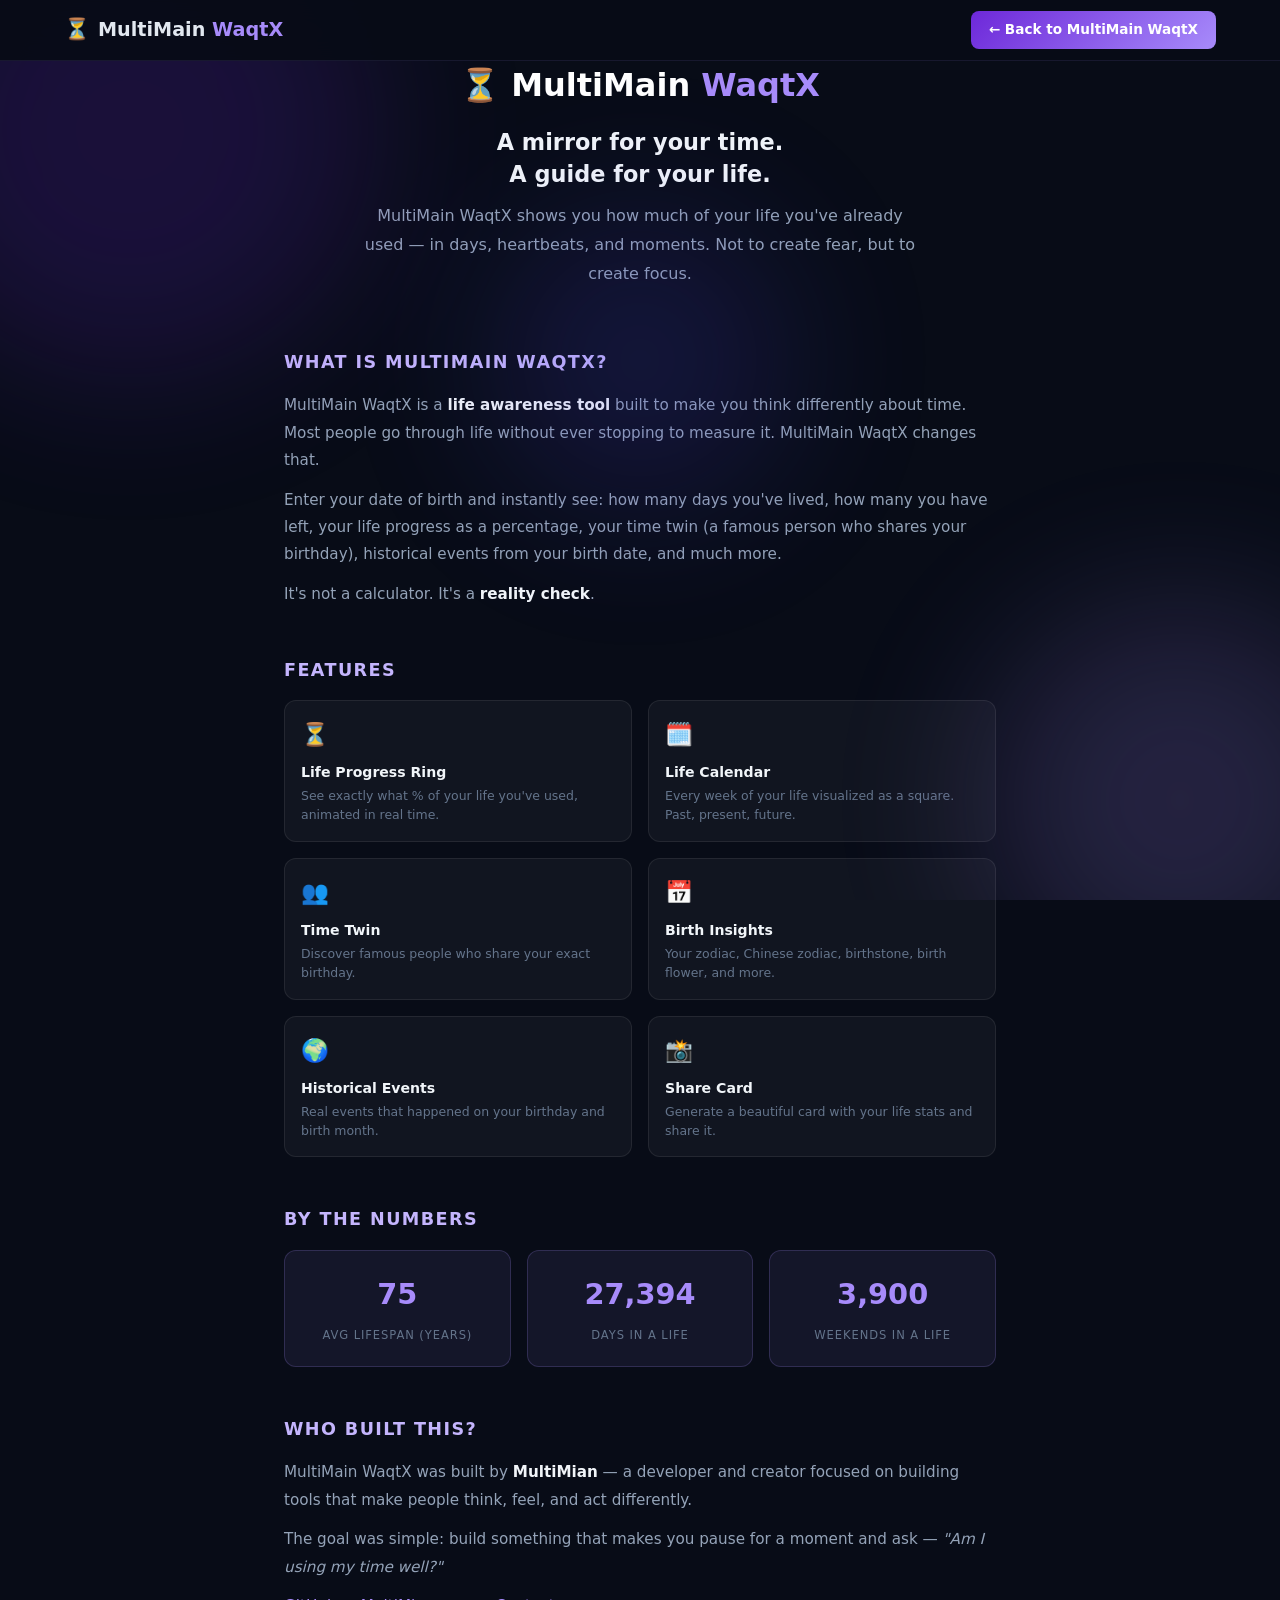
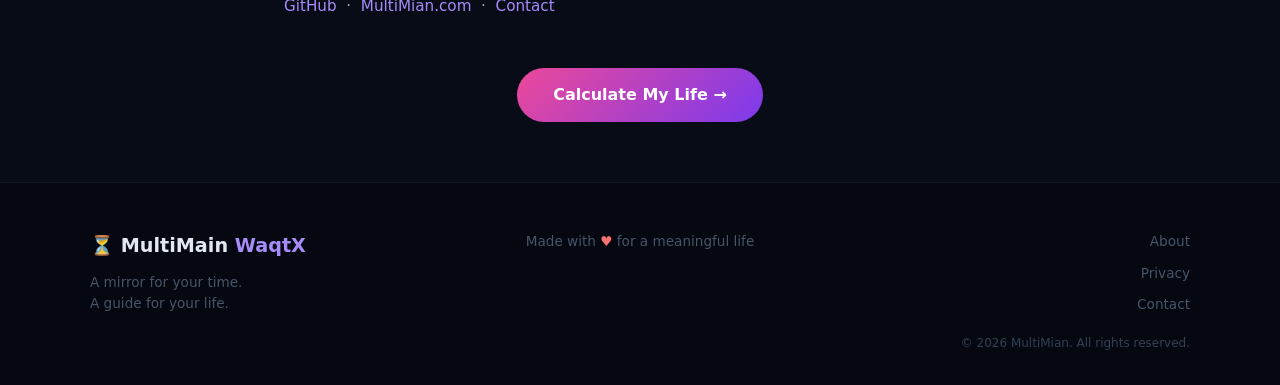
==== commit 646512ef: "fix: add missing CSS for contact, about, privacy pages" ====
--- a/about.html
+++ b/about.html
@@ -7,7 +7,7 @@
   <meta name="description" content="MultiMain WaqtX is a life awareness tool that shows you how much of your life you've used — in days, heartbeats, and moments." />
   <meta name="theme-color" content="#0d0b1e" />
   <link rel="icon" type="image/svg+xml" href="favicon.svg" />
-  <link rel="stylesheet" href="style.css?v=3" />
+  <link rel="stylesheet" href="style.css?v=7" />
   <style>
     .about-page{max-width:760px;margin:0 auto;padding:60px 24px}
     .about-hero{text-align:center;margin-bottom:60px}
--- a/style.css
+++ b/style.css
@@ -409,3 +409,92 @@
   .tr-club{flex-direction:column;align-items:flex-start;gap:6px}
   .tr-club-quote{margin-left:0}
 }
+
+
+/* ══════════════════════════════════════════════════════════════
+   CONTACT / ABOUT / PRIVACY PAGE STYLES
+   ══════════════════════════════════════════════════════════════ */
+
+/* ── Orbs background ── */
+.orbs{position:fixed;inset:0;pointer-events:none;z-index:0;overflow:hidden}
+.orb{position:absolute;border-radius:50%;filter:blur(80px);opacity:0.18}
+.orb1{width:500px;height:500px;background:#6d28d9;top:-120px;left:-120px}
+.orb2{width:400px;height:400px;background:#a78bfa;bottom:-100px;right:-100px}
+.orb3{width:300px;height:300px;background:#4f46e5;top:40%;left:50%;transform:translate(-50%,-50%)}
+
+/* ── Wrapper ── */
+.wrapper{position:relative;z-index:1;min-height:100vh;display:flex;flex-direction:column}
+
+/* ── Contact Page ── */
+.contact-page-main{flex:1;padding:100px 24px 60px;display:flex;align-items:center;justify-content:center}
+.contact-inner{max-width:600px;width:100%;position:relative}
+.contact-glow{position:absolute;top:-60px;left:50%;transform:translateX(-50%);width:300px;height:300px;border-radius:50%;background:radial-gradient(circle,rgba(109,40,217,0.2),transparent 70%);pointer-events:none}
+.contact-title{font-size:clamp(1.8rem,4vw,2.8rem);font-weight:800;color:#f1f5f9;margin-bottom:10px;text-align:center}
+.contact-sub{font-size:0.95rem;color:#64748b;text-align:center;margin-bottom:36px;line-height:1.7}
+
+/* ── Contact Form ── */
+.contact-form{display:flex;flex-direction:column;gap:16px;margin-bottom:32px}
+.cf-row{display:grid;grid-template-columns:1fr 1fr;gap:16px}
+.cf-group{display:flex;flex-direction:column;gap:6px}
+.cf-group label{font-size:0.8rem;font-weight:600;color:#94a3b8;letter-spacing:0.5px}
+.cf-group input,.cf-group textarea{padding:12px 16px;border-radius:10px;background:rgba(255,255,255,0.05);border:1px solid rgba(167,139,250,0.2);color:#e2e8f0;font-size:0.95rem;font-family:inherit;transition:border-color .2s,background .2s;resize:vertical}
+.cf-group input:focus,.cf-group textarea:focus{border-color:#a78bfa;background:rgba(167,139,250,0.08);outline:none}
+.cf-group input::placeholder,.cf-group textarea::placeholder{color:#334155}
+.btn-primary{padding:14px 28px;border-radius:12px;font-size:1rem;font-weight:700;color:#fff;background:linear-gradient(135deg,#6d28d9,#a78bfa);border:none;cursor:pointer;transition:all .2s;display:inline-flex;align-items:center;gap:10px;justify-content:center}
+.btn-primary:hover{opacity:.9;transform:translateY(-2px);box-shadow:0 6px 24px rgba(109,40,217,0.4)}
+.btn-send{width:100%}
+.btn-icon{font-size:1.1rem}
+.cf-success{padding:12px 16px;background:rgba(52,211,153,0.1);border:1px solid rgba(52,211,153,0.25);border-radius:10px;color:#6ee7b7;font-size:0.88rem;text-align:center}
+
+/* ── Contact Links ── */
+.contact-links{display:flex;flex-direction:column;gap:10px;align-items:center}
+.c-link{display:inline-flex;align-items:center;gap:8px;padding:10px 20px;border-radius:10px;background:rgba(255,255,255,0.04);border:1px solid rgba(255,255,255,0.08);color:#94a3b8;font-size:0.88rem;transition:all .2s}
+.c-link:hover{background:rgba(167,139,250,0.1);border-color:rgba(167,139,250,0.3);color:#e2e8f0}
+
+/* ── About Page ── */
+.about-page{max-width:760px;margin:0 auto;padding:100px 24px 60px}
+.about-hero{text-align:center;margin-bottom:60px}
+.about-logo{font-size:2rem;font-weight:900;color:#fff;margin-bottom:16px}
+.about-logo span{color:#a78bfa}
+.about-tagline{font-size:1.4rem;font-weight:700;color:#f1f5f9;margin-bottom:12px;line-height:1.4}
+.about-sub{font-size:1rem;color:#94a3b8;line-height:1.8;max-width:560px;margin:0 auto}
+.about-section{margin-bottom:48px}
+.about-section h2{font-size:1.1rem;font-weight:800;color:#c4b5fd;margin-bottom:16px;text-transform:uppercase;letter-spacing:0.08em}
+.about-section p{font-size:0.95rem;color:#94a3b8;line-height:1.8;margin-bottom:12px}
+.about-section strong{color:#f1f5f9}
+.about-features{display:grid;grid-template-columns:repeat(2,1fr);gap:16px;margin-top:16px}
+.af-item{background:rgba(255,255,255,0.04);border:1px solid rgba(255,255,255,0.08);border-radius:12px;padding:16px}
+.af-icon{font-size:1.4rem;margin-bottom:8px}
+.af-title{font-size:0.88rem;font-weight:700;color:#f1f5f9;margin-bottom:4px}
+.af-desc{font-size:0.78rem;color:#64748b;line-height:1.5}
+.about-stats{display:grid;grid-template-columns:repeat(3,1fr);gap:16px;margin-top:16px}
+.as-item{text-align:center;background:rgba(167,139,250,0.08);border:1px solid rgba(167,139,250,0.2);border-radius:12px;padding:20px}
+.as-val{font-size:1.8rem;font-weight:900;color:#a78bfa;display:block;margin-bottom:4px}
+.as-lbl{font-size:0.72rem;color:#64748b;text-transform:uppercase;letter-spacing:0.08em}
+.about-cta{text-align:center;margin-top:48px}
+.about-cta a{display:inline-block;padding:14px 36px;background:linear-gradient(135deg,#6d28d9,#a78bfa);color:#fff;border-radius:999px;font-weight:700;font-size:1rem;transition:all .2s}
+.about-cta a:hover{opacity:.9;transform:translateY(-2px)}
+
+/* ── Privacy Page ── */
+.privacy-page{max-width:760px;margin:0 auto;padding:100px 24px 60px}
+.privacy-hero{margin-bottom:48px}
+.privacy-hero h1{font-size:2rem;font-weight:900;color:#f1f5f9;margin-bottom:12px}
+.privacy-hero p{font-size:0.95rem;color:#94a3b8;line-height:1.7}
+.privacy-section{margin-bottom:40px;padding-bottom:40px;border-bottom:1px solid rgba(255,255,255,0.06)}
+.privacy-section:last-child{border-bottom:none}
+.privacy-section h2{font-size:1rem;font-weight:800;color:#c4b5fd;margin-bottom:12px;text-transform:uppercase;letter-spacing:0.08em}
+.privacy-section p{font-size:0.92rem;color:#94a3b8;line-height:1.8;margin-bottom:10px}
+.privacy-section ul{list-style:none;padding:0;display:flex;flex-direction:column;gap:8px}
+.privacy-section ul li{font-size:0.92rem;color:#94a3b8;line-height:1.6;padding-left:20px;position:relative}
+.privacy-section ul li::before{content:'✓';position:absolute;left:0;color:#34d399;font-weight:700}
+.privacy-section strong{color:#f1f5f9}
+.privacy-highlight{background:rgba(52,211,153,0.08);border:1px solid rgba(52,211,153,0.2);border-radius:12px;padding:20px 24px;margin-bottom:32px}
+.privacy-highlight p{color:#6ee7b7;font-weight:600;font-size:1rem;margin:0}
+
+/* ── Responsive for sub-pages ── */
+@media(max-width:640px){
+  .cf-row{grid-template-columns:1fr}
+  .about-features,.about-stats{grid-template-columns:1fr}
+  .contact-page-main{padding:80px 16px 40px}
+  .about-page,.privacy-page{padding:80px 16px 40px}
+}
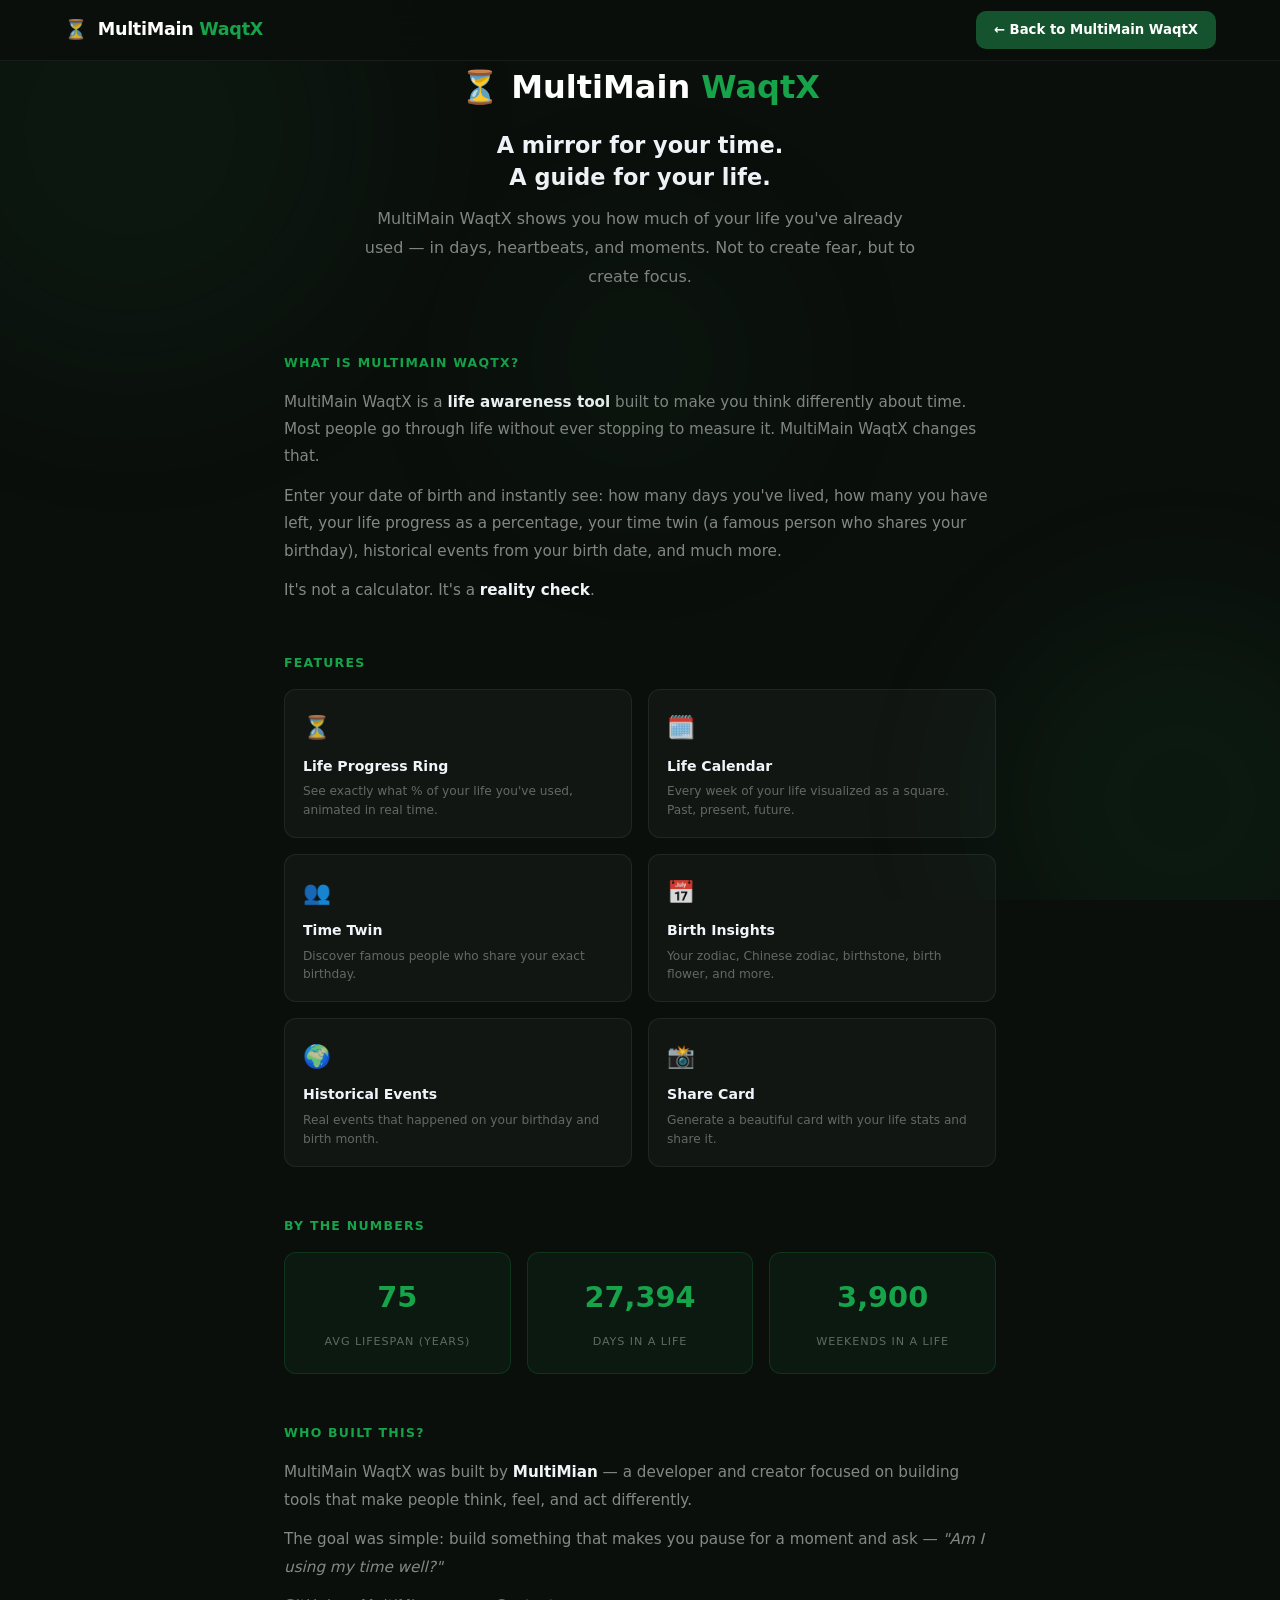
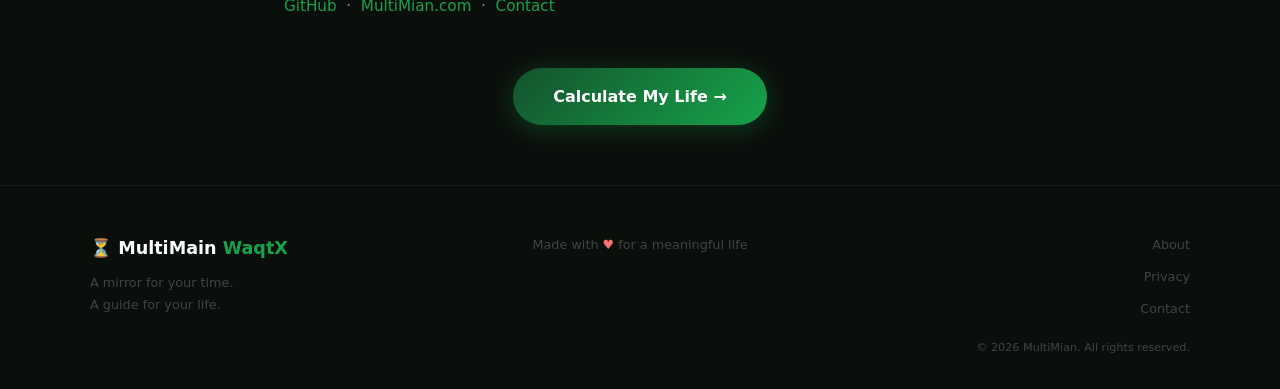
==== commit 199ecf41: "polish: final pass — remove breathing animations, glow loops, gradient noise, simplify to single ent" ====
--- a/about.html
+++ b/about.html
@@ -5,32 +5,33 @@
   <meta name="viewport" content="width=device-width, initial-scale=1.0" />
   <title>About — MultiMain WaqtX</title>
   <meta name="description" content="MultiMain WaqtX is a life awareness tool that shows you how much of your life you've used — in days, heartbeats, and moments." />
-  <meta name="theme-color" content="#0d0b1e" />
+  <meta name="theme-color" content="#0B0F0C" />
   <link rel="icon" type="image/svg+xml" href="favicon.svg" />
-  <link rel="stylesheet" href="style.css?v=7" />
+  <link rel="stylesheet" href="style.css?v=11" />
   <style>
     .about-page{max-width:760px;margin:0 auto;padding:60px 24px}
     .about-hero{text-align:center;margin-bottom:60px}
     .about-logo{font-size:2rem;font-weight:900;color:#fff;margin-bottom:16px}
-    .about-logo span{color:#a78bfa}
-    .about-tagline{font-size:1.4rem;font-weight:700;color:#f1f5f9;margin-bottom:12px;line-height:1.4}
-    .about-sub{font-size:1rem;color:#94a3b8;line-height:1.8;max-width:560px;margin:0 auto}
+    .about-logo span{color:#16A34A}
+    .about-tagline{font-size:1.4rem;font-weight:800;color:#f1f5f9;margin-bottom:12px;line-height:1.4}
+    .about-sub{font-size:1rem;color:rgba(255,255,255,0.5);line-height:1.8;max-width:560px;margin:0 auto}
     .about-section{margin-bottom:48px}
-    .about-section h2{font-size:1.1rem;font-weight:800;color:#c4b5fd;margin-bottom:16px;text-transform:uppercase;letter-spacing:0.08em}
-    .about-section p{font-size:0.95rem;color:#94a3b8;line-height:1.8;margin-bottom:12px}
+    .about-section h2{font-size:0.78rem;font-weight:800;color:#16A34A;margin-bottom:16px;text-transform:uppercase;letter-spacing:0.1em}
+    .about-section p{font-size:0.95rem;color:rgba(255,255,255,0.5);line-height:1.8;margin-bottom:12px}
     .about-section strong{color:#f1f5f9}
     .about-features{display:grid;grid-template-columns:repeat(2,1fr);gap:16px;margin-top:16px}
-    .af-item{background:rgba(255,255,255,0.04);border:1px solid rgba(255,255,255,0.08);border-radius:12px;padding:16px}
+    .af-item{background:rgba(255,255,255,0.03);border:1px solid rgba(255,255,255,0.07);border-radius:12px;padding:18px;transition:border-color .3s}
+    .af-item:hover{border-color:rgba(22,163,74,0.3)}
     .af-icon{font-size:1.4rem;margin-bottom:8px}
-    .af-title{font-size:0.88rem;font-weight:700;color:#f1f5f9;margin-bottom:4px}
-    .af-desc{font-size:0.78rem;color:#64748b;line-height:1.5}
+    .af-title{font-size:0.88rem;font-weight:800;color:#f1f5f9;margin-bottom:4px}
+    .af-desc{font-size:0.76rem;color:rgba(255,255,255,0.35);line-height:1.5}
     .about-stats{display:grid;grid-template-columns:repeat(3,1fr);gap:16px;margin-top:16px}
-    .as-item{text-align:center;background:rgba(167,139,250,0.08);border:1px solid rgba(167,139,250,0.2);border-radius:12px;padding:20px}
-    .as-val{font-size:1.8rem;font-weight:900;color:#a78bfa;display:block;margin-bottom:4px}
-    .as-lbl{font-size:0.72rem;color:#64748b;text-transform:uppercase;letter-spacing:0.08em}
+    .as-item{text-align:center;background:rgba(22,163,74,0.07);border:1px solid rgba(22,163,74,0.2);border-radius:12px;padding:20px}
+    .as-val{font-size:1.8rem;font-weight:900;color:#16A34A;display:block;margin-bottom:4px}
+    .as-lbl{font-size:0.7rem;color:rgba(255,255,255,0.35);text-transform:uppercase;letter-spacing:0.08em}
     .about-cta{text-align:center;margin-top:48px}
-    .about-cta a{display:inline-block;padding:14px 36px;background:linear-gradient(135deg,#ec4899,#7c3aed);color:#fff;border-radius:999px;font-weight:700;font-size:1rem;transition:all 0.2s}
-    .about-cta a:hover{opacity:0.9;transform:translateY(-2px)}
+    .about-cta a{display:inline-block;padding:15px 40px;background:linear-gradient(135deg,#14532D,#16A34A);color:#fff;border-radius:999px;font-weight:800;font-size:1rem;transition:all 0.3s;box-shadow:0 4px 24px rgba(22,163,74,0.3)}
+    .about-cta a:hover{opacity:0.9;transform:translateY(-2px);box-shadow:0 8px 32px rgba(22,163,74,0.5)}
     @media(max-width:640px){.about-features,.about-stats{grid-template-columns:1fr}}
   </style>
 </head>
@@ -94,9 +95,9 @@
       <p>MultiMain WaqtX was built by <strong>MultiMian</strong> — a developer and creator focused on building tools that make people think, feel, and act differently.</p>
       <p>The goal was simple: build something that makes you pause for a moment and ask — <em>"Am I using my time well?"</em></p>
       <p>
-        <a href="https://github.com/Mianhassam96" target="_blank" rel="noopener" style="color:#a78bfa">GitHub</a> &nbsp;·&nbsp;
-        <a href="https://multimian.com" target="_blank" rel="noopener" style="color:#a78bfa">MultiMian.com</a> &nbsp;·&nbsp;
-        <a href="contact.html" style="color:#a78bfa">Contact</a>
+        <a href="https://github.com/Mianhassam96" target="_blank" rel="noopener" style="color:#16A34A">GitHub</a> &nbsp;·&nbsp;
+        <a href="https://multimian.com" target="_blank" rel="noopener" style="color:#16A34A">MultiMian.com</a> &nbsp;·&nbsp;
+        <a href="contact.html" style="color:#16A34A">Contact</a>
       </p>
     </div>
 
--- a/style.css
+++ b/style.css
@@ -1,310 +1,477 @@
-﻿/* ══════════════════════════════════════════════════════════════
-   MultiMain WaqtX — v7 — Islamic Reflection UI
-   ══════════════════════════════════════════════════════════════ */
+/* --------------------------------------------------------------
+   MultiMain WaqtX � v10 � Final Polish Pass
+   Silent � Focused � Emotional � Minimal
+   -------------------------------------------------------------- */
+
+/* -- CSS Variables -- */
+:root{
+  --bg:#0B0F0C;
+  --bg2:#0d1210;
+  --bg3:#101810;
+  --green:#16A34A;
+  --green-dark:#14532D;
+  --green-border:rgba(22,163,74,0.22);
+  --gold:#FACC15;
+  --white:#FFFFFF;
+  --text:rgba(255,255,255,0.85);
+  --text-muted:rgba(255,255,255,0.45);
+  --text-dim:rgba(255,255,255,0.22);
+  --border:rgba(255,255,255,0.06);
+  --glass:rgba(255,255,255,0.03);
+  --radius:14px;
+  --radius-sm:10px;
+  --t:all 0.6s cubic-bezier(0.4,0,0.2,1);
+}
+
 *,*::before,*::after{box-sizing:border-box;margin:0;padding:0}
 
-/* ── Base ── */
-body{font-family:'Segoe UI',system-ui,-apple-system,sans-serif;background:#080c17;color:#e2e8f0;min-height:100vh;overflow-x:hidden;line-height:1.6}
+/* -- Base -- */
+body{
+  font-family:'Segoe UI',system-ui,-apple-system,sans-serif;
+  background:var(--bg);
+  color:var(--text);
+  min-height:100vh;
+  overflow-x:hidden;
+  line-height:1.7;
+}
 a{color:inherit;text-decoration:none}
 button{cursor:pointer;border:none;outline:none;font-family:inherit}
-input{font-family:inherit;outline:none}
+input,textarea{font-family:inherit;outline:none}
 .hidden{display:none!important}
 .sr-only{position:absolute;width:1px;height:1px;padding:0;margin:-1px;overflow:hidden;clip:rect(0,0,0,0);white-space:nowrap;border:0}
 
-/* ── Navbar ── */
-.navbar{position:fixed;top:0;left:0;right:0;z-index:100;background:rgba(8,12,23,0.95);backdrop-filter:blur(12px);border-bottom:1px solid rgba(167,139,250,0.1)}
+/* -- Navbar -- */
+.navbar{
+  position:fixed;top:0;left:0;right:0;z-index:100;
+  background:rgba(11,15,12,0.94);
+  backdrop-filter:blur(16px);
+  -webkit-backdrop-filter:blur(16px);
+  border-bottom:1px solid var(--border);
+}
 .nav-inner{max-width:1200px;margin:0 auto;padding:0 24px;height:60px;display:flex;align-items:center;justify-content:space-between}
-.nav-logo{display:flex;align-items:center;gap:8px;font-size:1.2rem;font-weight:700}
-.nav-logo-icon{font-size:1.3rem}
-.nav-logo-text{color:#e2e8f0}
-.nav-logo-text span{color:#a78bfa}
+.nav-logo{display:flex;align-items:center;gap:10px;font-size:1.1rem;font-weight:800;letter-spacing:-0.3px}
+.nav-logo-icon{font-size:1.2rem}
+.nav-logo-text{color:var(--white)}
+.nav-logo-text span{color:var(--green)}
 .nav-actions{display:flex;align-items:center;gap:10px}
-.btn-nav-calc{padding:8px 18px;border-radius:8px;font-size:0.85rem;font-weight:700;color:#fff;background:linear-gradient(135deg,#6d28d9,#a78bfa);transition:opacity .2s,transform .15s}
-.btn-nav-calc:hover{opacity:.9;transform:translateY(-1px)}
+.btn-nav-calc{
+  padding:8px 18px;border-radius:var(--radius-sm);
+  font-size:0.83rem;font-weight:700;color:var(--white);
+  background:var(--green-dark);
+  transition:var(--t);
+}
+.btn-nav-calc:hover{background:var(--green);opacity:.9}
 .hamburger{display:none;flex-direction:column;gap:5px;padding:6px;background:transparent;border-radius:6px}
-.hamburger span{display:block;width:22px;height:2px;background:#94a3b8;border-radius:2px;transition:all .3s}
-
-/* ── Hero ── */
-.hero{min-height:100vh;display:flex;align-items:center;justify-content:center;position:relative;overflow:hidden;padding:80px 24px 60px;text-align:center;background:radial-gradient(ellipse at 50% 40%,rgba(109,40,217,0.12) 0%,transparent 70%)}
+.hamburger span{display:block;width:22px;height:2px;background:var(--text-muted);border-radius:2px;transition:all .3s}
+
+/* -- Hero -- */
+.hero{
+  min-height:100vh;display:flex;align-items:center;justify-content:center;
+  position:relative;overflow:hidden;
+  padding:80px 24px 60px;text-align:center;
+  background:var(--bg);
+}
 .hero-particles{position:absolute;inset:0;pointer-events:none;overflow:hidden}
-.hero-inner{max-width:720px;margin:0 auto;width:100%;display:flex;flex-direction:column;align-items:center;gap:20px}
-.hero-ayah{font-size:clamp(1.4rem,4vw,2.2rem);font-weight:700;color:#c4b5fd;letter-spacing:0.04em;line-height:1.5;direction:rtl;font-family:'Segoe UI',system-ui,sans-serif}
-.hero-ayah-trans{font-size:0.9rem;color:#64748b;font-style:italic;margin-top:-8px}
-.hero-headline{font-size:clamp(2rem,5vw,3.5rem);font-weight:800;line-height:1.15;letter-spacing:-1px;color:#f1f5f9;margin-top:8px}
-.hero-headline-accent{color:#a78bfa}
-.hero-subtext{font-size:1.05rem;color:#64748b;line-height:1.8;max-width:480px}
-.btn-reflect{padding:16px 40px;border-radius:14px;font-size:1.05rem;font-weight:700;color:#fff;background:linear-gradient(135deg,#6d28d9 0%,#a78bfa 100%);box-shadow:0 4px 32px rgba(109,40,217,0.4);transition:all .25s;letter-spacing:0.3px;margin-top:8px}
-.btn-reflect:hover{transform:translateY(-3px);box-shadow:0 8px 40px rgba(109,40,217,0.6)}
-
-/* ── Input Section ── */
-.input-section{padding:60px 24px;display:flex;justify-content:center;background:linear-gradient(180deg,#080c17 0%,#0d1020 100%)}
-.input-card{background:rgba(255,255,255,0.03);border:1px solid rgba(167,139,250,0.2);border-radius:20px;padding:40px 36px;max-width:480px;width:100%;display:flex;flex-direction:column;align-items:center;gap:20px;text-align:center}
-.input-card-top{font-size:1rem;color:#94a3b8;line-height:1.7;font-style:italic}
-.dob-input{width:100%;padding:14px 18px;border-radius:12px;background:rgba(255,255,255,0.06);border:1px solid rgba(167,139,250,0.25);color:#e2e8f0;font-size:1rem;transition:border-color .2s;text-align:center}
-.dob-input:focus{border-color:#a78bfa;background:rgba(167,139,250,0.08)}
-.btn-begin{width:100%;padding:15px 24px;border-radius:12px;font-size:1rem;font-weight:700;color:#fff;background:linear-gradient(135deg,#6d28d9,#a78bfa);transition:all .2s;letter-spacing:0.3px}
-.btn-begin:hover{opacity:.9;transform:translateY(-1px);box-shadow:0 6px 24px rgba(109,40,217,0.4)}
-.input-trust{font-size:0.75rem;color:#334155;text-align:center}
-.error{color:#f87171;font-size:0.85rem;padding:8px 12px;background:rgba(248,113,113,0.1);border-radius:8px;border:1px solid rgba(248,113,113,0.2);width:100%}
-
-/* ── Loading Overlay ── */
-.loading-overlay{position:fixed;inset:0;z-index:300;background:#080c17;display:flex;align-items:center;justify-content:center}
-.loading-inner{text-align:center;display:flex;flex-direction:column;align-items:center;gap:24px}
-.loading-crescent{font-size:4rem;animation:crescent-pulse 1.5s ease-in-out infinite}
-@keyframes crescent-pulse{0%,100%{opacity:0.4;transform:scale(0.95)}50%{opacity:1;transform:scale(1.05)}}
-.loading-line{font-size:1.2rem;color:#94a3b8;font-style:italic;transition:opacity .4s}
-
-/* ── WOW Section ── */
-.wow-section{min-height:60vh;display:flex;align-items:center;justify-content:center;padding:80px 24px;background:radial-gradient(ellipse at 50% 50%,rgba(109,40,217,0.1) 0%,transparent 70%)}
-.wow-inner{max-width:800px;margin:0 auto;text-align:center;display:flex;flex-direction:column;gap:24px}
-.wow-line1{font-size:clamp(1.8rem,5vw,3.5rem);font-weight:800;color:#f1f5f9;line-height:1.2}
-.wow-line1 strong{color:#a78bfa}
-.wow-line2{font-size:clamp(1rem,2.5vw,1.4rem);color:#64748b;font-style:italic;transition:opacity .6s}
-.wow-line3{font-size:clamp(0.9rem,2vw,1.1rem);color:#475569;transition:opacity .6s}
-.fade-in{animation:fadeIn .8s ease forwards}
-@keyframes fadeIn{from{opacity:0;transform:translateY(12px)}to{opacity:1;transform:translateY(0)}}
-
-/* ── Core Data ── */
-.core-data-section{padding:40px 24px;text-align:center;border-top:1px solid rgba(255,255,255,0.04)}
-.core-data-inner{max-width:600px;margin:0 auto}
-.core-days{font-size:clamp(1rem,2.5vw,1.3rem);color:#94a3b8}
-.core-days strong{color:#e2e8f0;font-size:clamp(1.4rem,3.5vw,2rem)}
-.core-sub{font-size:0.85rem;color:#334155;margin-top:8px;font-style:italic}
-
-/* ── Ibadah Section ── */
-.ibadah-section{padding:60px 24px;background:linear-gradient(180deg,transparent,rgba(109,40,217,0.06),transparent)}
-.ibadah-inner{max-width:800px;margin:0 auto;text-align:center}
-.ibadah-title{font-size:1rem;font-weight:700;letter-spacing:1.5px;color:#a78bfa;text-transform:uppercase;margin-bottom:32px}
-.ibadah-grid{display:grid;grid-template-columns:repeat(4,1fr);gap:16px;margin-bottom:32px}
-.ibadah-card{background:rgba(255,255,255,0.03);border:1px solid rgba(167,139,250,0.15);border-radius:16px;padding:24px 16px;transition:border-color .2s,transform .2s}
-.ibadah-card:hover{border-color:rgba(167,139,250,0.4);transform:translateY(-3px)}
-.ibadah-icon{font-size:1.8rem;margin-bottom:8px}
-.ibadah-name{font-size:0.8rem;font-weight:700;letter-spacing:1px;color:#64748b;text-transform:uppercase;margin-bottom:8px}
-.ibadah-count{font-size:clamp(1.4rem,3vw,2rem);font-weight:900;color:#a78bfa;line-height:1}
-.ibadah-label{font-size:0.85rem;color:#475569;margin-top:4px;direction:rtl}
-.ibadah-reflection{font-size:0.95rem;color:#64748b;line-height:2;padding:24px;background:rgba(255,255,255,0.02);border:1px solid rgba(255,255,255,0.05);border-radius:12px}
-.ibadah-reflection em{color:#94a3b8}
-
-/* ── Ramadan Section ── */
-.ramadan-section{padding:60px 24px;text-align:center;border-top:1px solid rgba(255,255,255,0.04);border-bottom:1px solid rgba(255,255,255,0.04)}
-.ramadan-inner{max-width:600px;margin:0 auto;display:flex;flex-direction:column;align-items:center;gap:16px}
-.ramadan-moon{font-size:3rem;animation:moon-glow 3s ease-in-out infinite}
-@keyframes moon-glow{0%,100%{filter:drop-shadow(0 0 8px rgba(167,139,250,0.3))}50%{filter:drop-shadow(0 0 20px rgba(167,139,250,0.7))}}
-.ramadan-count{font-size:clamp(1.2rem,3vw,1.8rem);font-weight:800;color:#f1f5f9}
-.ramadan-text{font-size:1rem;color:#64748b;line-height:2}
-.ramadan-warning{color:#a78bfa;font-style:italic}
-
-/* ── Reflection Section ── */
-.reflection-section{padding:80px 24px;background:linear-gradient(135deg,rgba(109,40,217,0.12),rgba(167,139,250,0.06));border-top:1px solid rgba(167,139,250,0.1);border-bottom:1px solid rgba(167,139,250,0.1)}
-.reflection-inner{max-width:680px;margin:0 auto;text-align:center;display:flex;flex-direction:column;gap:16px}
-.reflection-inner p{font-size:clamp(1rem,2.5vw,1.25rem);color:#94a3b8;line-height:1.7}
-.reflection-highlight{font-size:clamp(1.1rem,3vw,1.5rem)!important;color:#f1f5f9!important;font-weight:700;margin-top:8px}
-.arabic-inline{color:#a78bfa;font-size:1.2em;direction:rtl;display:inline-block}
-
-/* ── Ummah Section ── */
-.ummah-section{padding:60px 24px;text-align:center}
-.ummah-inner{max-width:640px;margin:0 auto;display:flex;flex-direction:column;align-items:center;gap:16px}
-.ummah-icon{font-size:2.5rem}
-.ummah-title{font-size:1.1rem;font-weight:700;color:#c4b5fd;letter-spacing:0.5px}
-.ummah-text{font-size:0.95rem;color:#64748b;line-height:2}
-.ummah-text em{color:#94a3b8}
-
-/* ── Planet Section ── */
-.planet-section{padding:48px 24px;background:rgba(255,255,255,0.01);border-top:1px solid rgba(255,255,255,0.04)}
+.hero-inner{max-width:660px;margin:0 auto;width:100%;display:flex;flex-direction:column;align-items:center;gap:20px}
+.hero-ayah{
+  font-size:clamp(1.4rem,4vw,2.2rem);font-weight:700;
+  color:var(--green);letter-spacing:0.05em;line-height:1.6;
+  direction:rtl;
+}
+.hero-ayah-trans{font-size:0.82rem;color:var(--text-dim);font-style:italic;margin-top:-8px}
+.hero-headline{
+  font-size:clamp(1.9rem,5vw,3.4rem);font-weight:900;
+  line-height:1.12;letter-spacing:-1.5px;
+  color:var(--white);margin-top:4px;
+}
+.hero-headline-accent{color:var(--gold)}
+.hero-subtext{font-size:0.95rem;color:var(--text-muted);line-height:1.9;max-width:440px}
+.btn-reflect{
+  padding:16px 40px;border-radius:var(--radius);
+  font-size:1rem;font-weight:800;color:var(--bg);
+  background:var(--green);
+  transition:var(--t);letter-spacing:0.3px;margin-top:4px;
+}
+.btn-reflect:hover{opacity:.88;transform:translateY(-2px)}
+
+/* -- Input Section -- */
+.input-section{padding:60px 24px;display:flex;justify-content:center;background:var(--bg)}
+.input-card{
+  background:var(--glass);
+  backdrop-filter:blur(16px);
+  border:1px solid var(--green-border);
+  border-radius:20px;padding:40px 36px;
+  max-width:440px;width:100%;
+  display:flex;flex-direction:column;align-items:center;gap:18px;text-align:center;
+}
+.input-card-top{font-size:0.9rem;color:var(--text-muted);line-height:1.8;font-style:italic}
+.dob-input{
+  width:100%;padding:14px 18px;border-radius:var(--radius-sm);
+  background:rgba(255,255,255,0.04);
+  border:1px solid var(--border);
+  color:var(--white);font-size:1rem;
+  transition:var(--t);text-align:center;
+}
+.dob-input:focus{border-color:var(--green);background:rgba(22,163,74,0.06)}
+.btn-begin{
+  width:100%;padding:15px 24px;border-radius:var(--radius-sm);
+  font-size:1rem;font-weight:800;color:var(--bg);
+  background:var(--green);
+  transition:var(--t);letter-spacing:0.3px;
+}
+.btn-begin:hover{opacity:.88;transform:translateY(-1px)}
+.input-trust{font-size:0.7rem;color:var(--text-dim);text-align:center}
+.error{color:#f87171;font-size:0.83rem;padding:8px 12px;background:rgba(248,113,113,0.07);border-radius:8px;border:1px solid rgba(248,113,113,0.18);width:100%}
+
+/* -- Loading Overlay -- */
+.loading-overlay{position:fixed;inset:0;z-index:300;background:var(--bg);display:flex;align-items:center;justify-content:center}
+.loading-inner{text-align:center;display:flex;flex-direction:column;align-items:center;gap:28px}
+.loading-crescent{font-size:3.5rem;color:var(--green);animation:crescent-pulse 2.5s ease-in-out infinite}
+@keyframes crescent-pulse{0%,100%{opacity:0.35;transform:scale(0.95)}50%{opacity:1;transform:scale(1.05)}}
+.loading-line{font-size:1rem;color:var(--text-muted);font-style:italic;transition:opacity 0.5s;letter-spacing:0.02em}
+
+/* -- WOW Section -- */
+.wow-section{
+  min-height:70vh;display:flex;align-items:center;justify-content:center;
+  padding:100px 24px;
+  background:var(--bg);
+}
+.wow-inner{max-width:720px;margin:0 auto;text-align:center;display:flex;flex-direction:column;gap:24px}
+.wow-line1{
+  font-size:clamp(1.1rem,2.5vw,1.4rem);font-weight:400;
+  color:var(--text-muted);line-height:1.5;letter-spacing:0.3px;
+}
+.wow-line1 strong{
+  display:block;
+  font-size:clamp(3.5rem,10vw,7rem);font-weight:900;
+  color:var(--gold);line-height:1;
+  margin:12px 0 8px;letter-spacing:-2px;
+}
+.wow-line2{font-size:clamp(1rem,2.2vw,1.25rem);color:var(--text-muted);font-style:italic;transition:opacity 0.8s;letter-spacing:0.01em}
+.wow-line3{font-size:clamp(0.85rem,1.8vw,1rem);color:var(--text-dim);transition:opacity 0.8s}
+.fade-in{animation:fadeIn 0.8s ease forwards}
+@keyframes fadeIn{from{opacity:0;transform:translateY(16px)}to{opacity:1;transform:translateY(0)}}
+
+/* -- Core Data -- */
+.core-data-section{padding:48px 24px;text-align:center;border-top:1px solid var(--border)}
+.core-data-inner{max-width:560px;margin:0 auto}
+.core-days{font-size:clamp(1rem,2.2vw,1.2rem);color:var(--text-muted)}
+.core-days strong{color:var(--white);font-size:clamp(1.4rem,3.5vw,2rem);font-weight:900}
+.core-sub{font-size:0.78rem;color:var(--text-dim);margin-top:8px;font-style:italic}
+
+/* -- Ibadah Section -- */
+.ibadah-section{padding:80px 24px;border-top:1px solid var(--border)}
+.ibadah-inner{max-width:760px;margin:0 auto;text-align:center}
+.ibadah-title{font-size:0.72rem;font-weight:800;letter-spacing:2px;color:var(--green);text-transform:uppercase;margin-bottom:32px}
+.ibadah-grid{display:grid;grid-template-columns:repeat(5,1fr);gap:12px;margin-bottom:28px}
+.ibadah-card{
+  background:var(--glass);
+  border:1px solid var(--border);
+  border-radius:var(--radius);padding:20px 10px;
+  transition:border-color 0.6s;
+}
+.ibadah-card:hover{border-color:var(--green-border)}
+.ibadah-icon{font-size:1.5rem;margin-bottom:8px}
+.ibadah-name{font-size:0.68rem;font-weight:800;letter-spacing:1.5px;color:var(--text-dim);text-transform:uppercase;margin-bottom:8px}
+.ibadah-count{font-size:clamp(1.2rem,2.2vw,1.6rem);font-weight:900;color:var(--green);line-height:1}
+.ibadah-label{font-size:0.78rem;color:var(--text-dim);margin-top:4px;direction:rtl}
+.ibadah-reflection{
+  font-size:0.9rem;color:var(--text-muted);line-height:2;
+  padding:24px;
+  background:var(--glass);
+  border:1px solid var(--border);
+  border-radius:var(--radius);
+}
+.ibadah-reflection em{color:var(--text)}
+
+/* -- Ramadan Section -- */
+.ramadan-section{padding:80px 24px;text-align:center;border-top:1px solid var(--border)}
+.ramadan-inner{max-width:560px;margin:0 auto;display:flex;flex-direction:column;align-items:center;gap:16px}
+.ramadan-moon{font-size:2.8rem}
+.ramadan-count{font-size:clamp(1.1rem,2.5vw,1.6rem);font-weight:900;color:var(--white)}
+.ramadan-text{font-size:0.9rem;color:var(--text-muted);line-height:2}
+.ramadan-warning{color:var(--gold);font-style:italic}
+
+/* -- Reflection Section -- */
+.reflection-section{
+  padding:100px 24px;
+  border-top:1px solid var(--border);
+}
+.reflection-inner{max-width:600px;margin:0 auto;text-align:center;display:flex;flex-direction:column;gap:18px}
+.reflection-inner p{font-size:clamp(1rem,2.2vw,1.15rem);color:var(--text-muted);line-height:1.9}
+.reflection-highlight{font-size:clamp(1.1rem,2.8vw,1.45rem)!important;color:var(--white)!important;font-weight:800;margin-top:10px;line-height:1.5!important}
+.arabic-inline{color:var(--green);font-size:1.15em;direction:rtl;display:inline-block}
+
+/* -- Ummah Section -- */
+.ummah-section{padding:80px 24px;text-align:center;border-top:1px solid var(--border)}
+.ummah-inner{max-width:580px;margin:0 auto;display:flex;flex-direction:column;align-items:center;gap:14px}
+.ummah-icon{font-size:2.2rem}
+.ummah-title{font-size:1rem;font-weight:800;color:var(--green);letter-spacing:0.3px}
+.ummah-text{font-size:0.9rem;color:var(--text-muted);line-height:2}
+.ummah-text em{color:var(--text)}
+
+/* -- Planet Section -- */
+.planet-section{padding:56px 24px;border-top:1px solid var(--border)}
 .planet-section-inner{max-width:1000px;margin:0 auto}
-.planet-section-title{font-size:1rem;font-weight:700;color:#f1f5f9;margin-bottom:6px}
-.planet-section-sub{font-size:0.82rem;color:#475569;margin-bottom:20px;font-style:italic}
-
-/* ── Existence Section ── */
-.existence-section{padding:80px 24px;text-align:center}
-.existence-inner{max-width:600px;margin:0 auto;display:flex;flex-direction:column;gap:14px}
-.existence-inner p{font-size:clamp(1rem,2.5vw,1.2rem);color:#64748b;line-height:1.7}
-.existence-highlight{font-size:clamp(1.1rem,3vw,1.4rem)!important;color:#f1f5f9!important;font-weight:700;line-height:1.6!important}
-
-/* ── Passing Section ── */
-.passing-section{padding:80px 24px;background:linear-gradient(180deg,transparent,rgba(0,0,0,0.3),transparent)}
-.passing-inner{max-width:560px;margin:0 auto;display:flex;flex-direction:column;gap:20px;text-align:center}
-.passing-line{font-size:clamp(1rem,2.5vw,1.3rem);color:#94a3b8;line-height:1.6}
-.passing-dim{color:#334155;font-size:clamp(0.9rem,2vw,1.05rem)!important}
-.passing-final{color:#475569;font-style:italic;font-size:clamp(0.9rem,2vw,1.05rem)!important}
-
-/* ── Share Section ── */
-.share-section{padding:60px 24px;text-align:center;border-top:1px solid rgba(255,255,255,0.04)}
-.share-section-inner{max-width:480px;margin:0 auto;display:flex;flex-direction:column;align-items:center;gap:24px}
-.share-preview-card{width:100%;background:linear-gradient(135deg,#0f172a,#1a1040);border:1px solid rgba(167,139,250,0.25);border-radius:20px;padding:32px;text-align:center;display:flex;flex-direction:column;gap:10px}
-.spc-logo{font-size:0.9rem;font-weight:700;color:#a78bfa}
-.spc-pct{font-size:3.5rem;font-weight:900;background:linear-gradient(135deg,#6d28d9,#a78bfa);-webkit-background-clip:text;-webkit-text-fill-color:transparent;background-clip:text;line-height:1}
-.spc-label{font-size:0.85rem;color:#64748b}
-.spc-quote{font-size:0.88rem;color:#94a3b8;line-height:1.7;font-style:italic}
-.spc-footer{font-size:0.7rem;color:#334155;margin-top:8px}
-.share-btns{display:flex;gap:12px;width:100%;flex-wrap:wrap;justify-content:center}
-.btn-share-reflection{flex:1;min-width:160px;padding:14px 20px;border-radius:12px;font-size:0.95rem;font-weight:700;color:#fff;background:linear-gradient(135deg,#6d28d9,#a78bfa);transition:all .2s}
-.btn-share-reflection:hover{opacity:.9;transform:translateY(-1px)}
-.btn-start-again{flex:1;min-width:140px;padding:14px 20px;border-radius:12px;font-size:0.95rem;font-weight:600;color:#94a3b8;background:rgba(255,255,255,0.05);border:1px solid rgba(255,255,255,0.1);transition:all .2s}
-.btn-start-again:hover{color:#e2e8f0;background:rgba(255,255,255,0.09)}
-
-/* ── Final Section ── */
-.final-section{min-height:50vh;display:flex;align-items:center;justify-content:center;padding:80px 24px;text-align:center;background:radial-gradient(ellipse at 50% 60%,rgba(109,40,217,0.08) 0%,transparent 70%)}
-.final-inner{max-width:500px;margin:0 auto;display:flex;flex-direction:column;gap:16px}
-.final-line1{font-size:clamp(1.3rem,3.5vw,2rem);color:#94a3b8}
-.final-line2{font-size:clamp(1.5rem,4vw,2.5rem);font-weight:800;color:#f1f5f9}
-
-/* ── Explore Section ── */
-.explore-section{padding:0 24px 60px;border-top:1px solid rgba(255,255,255,0.04)}
+.planet-section-title{font-size:0.95rem;font-weight:800;color:var(--white);margin-bottom:4px}
+.planet-section-sub{font-size:0.78rem;color:var(--text-dim);margin-bottom:20px;font-style:italic}
+
+/* -- Existence Section -- */
+.existence-section{padding:100px 24px;text-align:center;border-top:1px solid var(--border)}
+.existence-inner{max-width:540px;margin:0 auto;display:flex;flex-direction:column;gap:16px}
+.existence-inner p{font-size:clamp(1rem,2.2vw,1.15rem);color:var(--text-muted);line-height:1.9}
+.existence-highlight{font-size:clamp(1.1rem,2.8vw,1.4rem)!important;color:var(--white)!important;font-weight:800;line-height:1.6!important}
+
+/* -- Passing Section -- */
+.passing-section{padding:100px 24px;border-top:1px solid var(--border)}
+.passing-inner{max-width:480px;margin:0 auto;display:flex;flex-direction:column;gap:28px;text-align:center}
+.passing-line{font-size:clamp(1rem,2.2vw,1.25rem);color:var(--text-muted);line-height:1.7}
+.passing-dim{color:var(--text-dim);font-size:clamp(0.88rem,1.8vw,1rem)!important}
+.passing-final{color:var(--text-dim);font-style:italic;font-size:clamp(0.88rem,1.8vw,1rem)!important}
+
+/* -- Share Section -- */
+.share-section{padding:80px 24px;text-align:center;border-top:1px solid var(--border)}
+.share-section-inner{max-width:400px;margin:0 auto;display:flex;flex-direction:column;align-items:center;gap:20px}
+.share-preview-card{
+  width:100%;
+  background:var(--bg2);
+  border:1px solid var(--border);
+  border-radius:18px;padding:32px;text-align:center;
+  display:flex;flex-direction:column;gap:8px;
+}
+.spc-logo{font-size:0.8rem;font-weight:800;color:var(--green)}
+.spc-pct{font-size:3.5rem;font-weight:900;color:var(--gold);line-height:1}
+.spc-label{font-size:0.78rem;color:var(--text-muted)}
+.spc-quote{font-size:0.8rem;color:var(--text-muted);line-height:1.8;font-style:italic}
+.spc-footer{font-size:0.63rem;color:var(--text-dim);margin-top:6px}
+.share-btns{display:flex;gap:10px;width:100%;flex-wrap:wrap;justify-content:center}
+.btn-share-reflection{
+  flex:1;min-width:150px;padding:13px 18px;border-radius:var(--radius-sm);
+  font-size:0.9rem;font-weight:800;color:var(--bg);
+  background:var(--green);
+  transition:var(--t);
+}
+.btn-share-reflection:hover{opacity:.88;transform:translateY(-1px)}
+.btn-start-again{
+  flex:1;min-width:130px;padding:13px 18px;border-radius:var(--radius-sm);
+  font-size:0.9rem;font-weight:600;color:var(--text-muted);
+  background:var(--glass);border:1px solid var(--border);
+  transition:var(--t);
+}
+.btn-start-again:hover{color:var(--white);border-color:var(--green-border)}
+
+/* -- Final Section -- */
+.final-section{
+  min-height:60vh;display:flex;align-items:center;justify-content:center;
+  padding:100px 24px;text-align:center;
+  background:var(--bg);
+}
+.final-inner{max-width:460px;margin:0 auto;display:flex;flex-direction:column;gap:16px}
+.final-line1{font-size:clamp(1.1rem,3vw,1.6rem);color:var(--text-muted)}
+.final-line2{font-size:clamp(1.4rem,4vw,2.4rem);font-weight:900;color:var(--white)}
+
+/* -- Explore Section -- */
+.explore-section{padding:0 24px 60px;border-top:1px solid var(--border)}
 .explore-header{max-width:1100px;margin:0 auto;padding:40px 0 24px;text-align:center}
-.explore-teaser{font-size:0.88rem;color:#475569;margin-bottom:16px}
-.btn-explore-toggle{padding:13px 28px;border-radius:12px;font-size:0.95rem;font-weight:700;color:#a78bfa;background:rgba(167,139,250,0.08);border:1px solid rgba(167,139,250,0.25);transition:all .2s;display:inline-flex;align-items:center;gap:10px}
-.btn-explore-toggle:hover{background:rgba(167,139,250,0.15)}
-.explore-arrow{display:inline-block;transition:transform .3s;font-size:1.1rem}
+.explore-teaser{font-size:0.82rem;color:var(--text-dim);margin-bottom:16px}
+.btn-explore-toggle{
+  padding:12px 28px;border-radius:var(--radius-sm);
+  font-size:0.9rem;font-weight:700;color:var(--green);
+  background:var(--glass);
+  border:1px solid var(--green-border);
+  transition:var(--t);display:inline-flex;align-items:center;gap:10px;
+}
+.btn-explore-toggle:hover{background:rgba(22,163,74,0.07)}
+.explore-arrow{display:inline-block;transition:transform .4s;font-size:1rem}
 .explore-arrow.open{transform:rotate(180deg)}
 .explore-content{padding-top:8px}
-.explore-grid{max-width:1100px;margin:0 auto;display:grid;grid-template-columns:repeat(2,1fr);gap:20px}
-
-/* ── Stats Row (inside explore) ── */
-.stats-row{padding:32px 0}
-.stats-inner{max-width:1100px;margin:0 auto;display:grid;grid-template-columns:repeat(4,1fr);gap:16px;padding:0 24px}
-.stat-card{background:rgba(255,255,255,0.04);border:1px solid rgba(255,255,255,0.08);border-radius:16px;padding:20px;display:flex;align-items:flex-start;gap:14px;transition:border-color .2s,transform .2s}
-.stat-card:hover{border-color:rgba(167,139,250,0.3);transform:translateY(-2px)}
-.stat-card-highlight{border-color:rgba(167,139,250,0.4);background:rgba(167,139,250,0.06)}
-.stat-icon-wrap{width:40px;height:40px;border-radius:10px;display:flex;align-items:center;justify-content:center;font-size:1.1rem;flex-shrink:0}
-.stat-icon-blue{background:rgba(96,165,250,0.15)}
-.stat-icon-green{background:rgba(52,211,153,0.15)}
-.stat-icon-pink{background:rgba(167,139,250,0.15)}
-.stat-icon-purple{background:rgba(109,40,217,0.15)}
-.stat-label{font-size:0.65rem;font-weight:700;letter-spacing:1.5px;color:#64748b;text-transform:uppercase;margin-bottom:4px}
-.stat-value{font-size:1.5rem;font-weight:800;color:#f1f5f9;line-height:1}
-.stat-sub{font-size:0.78rem;color:#475569;margin-top:4px}
-.panel{background:rgba(255,255,255,0.03);border:1px solid rgba(255,255,255,0.08);border-radius:20px;padding:28px;transition:border-color .2s}
-.panel:hover{border-color:rgba(124,92,255,0.25)}
+.explore-grid{max-width:1100px;margin:0 auto;display:grid;grid-template-columns:repeat(2,1fr);gap:16px}
+
+/* -- Stats Row (inside explore) -- */
+.stats-row{padding:24px 0}
+.stats-inner{max-width:1100px;margin:0 auto;display:grid;grid-template-columns:repeat(4,1fr);gap:12px;padding:0 24px}
+.stat-card{
+  background:var(--glass);
+  border:1px solid var(--border);
+  border-radius:var(--radius);padding:18px;
+  display:flex;align-items:flex-start;gap:12px;
+  transition:border-color 0.6s;
+}
+.stat-card:hover{border-color:var(--green-border)}
+.stat-card-highlight{border-color:var(--green-border)}
+.stat-icon-wrap{width:36px;height:36px;border-radius:8px;display:flex;align-items:center;justify-content:center;font-size:1rem;flex-shrink:0;background:rgba(255,255,255,0.05)}
+.stat-icon-blue{background:rgba(96,165,250,0.1)}
+.stat-icon-green{background:rgba(22,163,74,0.1)}
+.stat-icon-pink{background:rgba(22,163,74,0.08)}
+.stat-icon-purple{background:rgba(20,83,45,0.15)}
+.stat-label{font-size:0.6rem;font-weight:800;letter-spacing:1.8px;color:var(--text-dim);text-transform:uppercase;margin-bottom:4px}
+.stat-value{font-size:1.4rem;font-weight:900;color:var(--white);line-height:1}
+.stat-sub{font-size:0.72rem;color:var(--text-dim);margin-top:4px}
+.panel{
+  background:var(--glass);
+  border:1px solid var(--border);
+  border-radius:16px;padding:24px;
+  transition:border-color 0.6s;
+}
+.panel:hover{border-color:var(--green-border)}
 .panel-wide{grid-column:span 2}
-.panel-title{font-size:1.05rem;font-weight:700;color:#f1f5f9;margin-bottom:6px;display:flex;align-items:center;gap:8px}
-.panel-sub{font-size:0.82rem;color:#64748b;margin-bottom:20px}
-.btn-outline{margin-top:16px;padding:9px 20px;border-radius:8px;font-size:0.82rem;font-weight:600;color:#7C5CFF;background:transparent;border:1px solid rgba(124,92,255,0.35);transition:all .2s}
-.btn-outline:hover{background:rgba(124,92,255,0.1);border-color:#7C5CFF}
-.btn-sm{font-size:0.78rem;padding:7px 16px}
-
-/* ── Mini Calendar ── */
+.panel-title{font-size:0.95rem;font-weight:800;color:var(--white);margin-bottom:4px;display:flex;align-items:center;gap:8px}
+.panel-sub{font-size:0.76rem;color:var(--text-dim);margin-bottom:16px}
+.btn-outline{
+  margin-top:14px;padding:8px 18px;border-radius:8px;
+  font-size:0.76rem;font-weight:700;color:var(--green);
+  background:transparent;border:1px solid var(--green-border);
+  transition:var(--t);
+}
+.btn-outline:hover{background:rgba(22,163,74,0.07)}
+.btn-sm{font-size:0.72rem;padding:6px 14px}
+
+/* -- Mini Calendar -- */
 .cal-legend-row{display:flex;gap:16px;margin-bottom:14px;flex-wrap:wrap}
-.cal-leg{display:flex;align-items:center;gap:6px;font-size:0.78rem;color:#64748b}
+.cal-leg{display:flex;align-items:center;gap:6px;font-size:0.76rem;color:var(--text-dim)}
 .cal-dot-past,.cal-dot-present,.cal-dot-future{width:10px;height:10px;border-radius:2px;display:inline-block}
-.cal-dot-past{background:linear-gradient(135deg,#7C5CFF,#FF4D8D)}
-.cal-dot-present{background:#fbbf24;box-shadow:0 0 6px rgba(251,191,36,0.6)}
-.cal-dot-future{background:rgba(255,255,255,0.08);border:1px solid rgba(255,255,255,0.12)}
+.cal-dot-past{background:var(--green);opacity:0.7}
+.cal-dot-present{background:var(--gold)}
+.cal-dot-future{background:rgba(255,255,255,0.07);border:1px solid var(--border)}
 .mini-cal-grid{display:flex;flex-wrap:wrap;gap:3px;margin-bottom:14px}
 .mini-cal-cell{width:10px;height:10px;border-radius:2px}
-.mc-past{background:linear-gradient(135deg,#7C5CFF,#FF4D8D);opacity:0.8}
-.mc-present{background:#fbbf24;box-shadow:0 0 6px rgba(251,191,36,0.7)}
-.mc-future{background:rgba(255,255,255,0.07);border:1px solid rgba(255,255,255,0.1)}
-.cal-week-labels{display:flex;justify-content:space-between;font-size:0.72rem;color:#475569;margin-top:8px}
-.cal-week-labels small{color:#334155}
-
-/* ── Full Calendar ── */
+.mc-past{background:var(--green);opacity:0.7}
+.mc-present{background:var(--gold)}
+.mc-future{background:rgba(255,255,255,0.06);border:1px solid var(--border)}
+.cal-week-labels{display:flex;justify-content:space-between;font-size:0.7rem;color:var(--text-dim);margin-top:8px}
+.cal-week-labels small{color:var(--text-dim)}
+
+/* -- Full Calendar -- */
 .full-calendar-wrap{margin-top:20px}
 .full-cal-grid-wrap{overflow-x:auto;padding-bottom:8px}
 .full-cal-grid{display:flex;flex-wrap:wrap;gap:2px;min-width:600px}
-.full-cal-cell{width:8px;height:8px;border-radius:1px;cursor:pointer;transition:opacity .15s}
-.full-cal-cell:hover{opacity:0.7}
-
-/* ── Time Twin ── */
-.twin-featured{text-align:center;padding:20px;background:rgba(124,92,255,0.06);border-radius:14px;margin-bottom:16px}
-.twin-badge{font-size:0.7rem;font-weight:700;letter-spacing:1px;color:#7C5CFF;text-transform:uppercase;margin-bottom:10px}
+.full-cal-cell{width:8px;height:8px;border-radius:1px;cursor:pointer;transition:opacity .2s}
+.full-cal-cell:hover{opacity:0.65}
+
+/* -- Time Twin -- */
+.twin-featured{text-align:center;padding:20px;background:rgba(22,163,74,0.06);border-radius:14px;margin-bottom:16px}
+.twin-badge{font-size:0.68rem;font-weight:800;letter-spacing:1.5px;color:var(--green);text-transform:uppercase;margin-bottom:10px}
 .twin-avatar{font-size:3rem;margin-bottom:8px}
-.twin-name{font-size:1.1rem;font-weight:700;color:#f1f5f9;margin-bottom:4px}
-.twin-role{font-size:0.82rem;color:#94a3b8;margin-bottom:4px}
-.twin-born{font-size:0.78rem;color:#64748b}
+.twin-name{font-size:1.1rem;font-weight:800;color:var(--white);margin-bottom:4px}
+.twin-role{font-size:0.8rem;color:var(--text-muted);margin-bottom:4px}
+.twin-born{font-size:0.76rem;color:var(--text-dim)}
 .twin-others{display:flex;gap:8px;align-items:center;flex-wrap:wrap;margin-top:4px}
-.twin-other-avatar{width:36px;height:36px;border-radius:50%;background:rgba(255,255,255,0.06);border:1px solid rgba(255,255,255,0.1);display:flex;align-items:center;justify-content:center;font-size:1.1rem;cursor:pointer;transition:border-color .2s}
-.twin-other-avatar:hover{border-color:#7C5CFF}
-.twin-more{font-size:0.78rem;color:#64748b;padding:0 8px}
-
-/* ── Peak Years ── */
+.twin-other-avatar{width:36px;height:36px;border-radius:50%;background:var(--glass);border:1px solid var(--border);display:flex;align-items:center;justify-content:center;font-size:1.1rem;cursor:pointer;transition:var(--transition)}
+.twin-other-avatar:hover{border-color:var(--green)}
+.twin-more{font-size:0.76rem;color:var(--text-dim);padding:0 8px}
+
+/* -- Peak Years -- */
 .peak-content{display:flex;flex-direction:column;gap:12px}
-.peak-item{display:flex;align-items:center;gap:12px;padding:12px;background:rgba(255,255,255,0.03);border-radius:10px;border:1px solid rgba(255,255,255,0.06)}
+.peak-item{display:flex;align-items:center;gap:12px;padding:14px;background:var(--glass);border-radius:10px;border:1px solid var(--border);transition:var(--transition)}
+.peak-item:hover{border-color:var(--border-green)}
 .peak-icon{font-size:1.4rem;flex-shrink:0}
-.peak-title{font-size:0.88rem;font-weight:700;color:#f1f5f9;margin-bottom:2px}
-.peak-desc{font-size:0.78rem;color:#64748b}
-.peak-age{font-size:0.72rem;font-weight:700;color:#7C5CFF;margin-top:2px}
-
-/* ── Fun Facts ── */
+.peak-title{font-size:0.88rem;font-weight:800;color:var(--white);margin-bottom:2px}
+.peak-desc{font-size:0.76rem;color:var(--text-dim)}
+.peak-age{font-size:0.7rem;font-weight:700;color:var(--green);margin-top:2px}
+
+/* -- Fun Facts / Life Moments -- */
 .fun-facts{display:flex;flex-direction:column;gap:12px}
-.ff-item{display:flex;align-items:center;gap:12px;padding:12px 14px;background:rgba(255,255,255,0.03);border-radius:10px;border:1px solid rgba(255,255,255,0.06)}
+.ff-item{display:flex;align-items:center;gap:12px;padding:13px 15px;background:var(--glass);border-radius:10px;border:1px solid var(--border);transition:var(--transition)}
+.ff-item:hover{border-color:var(--border-green)}
 .ff-icon{font-size:1.3rem;flex-shrink:0;width:32px;text-align:center}
-.ff-val{font-size:1.1rem;font-weight:800;color:#f1f5f9}
-.ff-lbl{font-size:0.75rem;color:#64748b;margin-top:1px}
-
-/* ── Birth Details ── */
+.ff-val{font-size:1.1rem;font-weight:900;color:var(--white)}
+.ff-lbl{font-size:0.73rem;color:var(--text-dim);margin-top:1px}
+
+/* -- Birth Details -- */
 .birth-details{display:flex;flex-direction:column;gap:0}
-.bd-row{display:flex;justify-content:space-between;align-items:center;padding:10px 0;border-bottom:1px solid rgba(255,255,255,0.05)}
+.bd-row{display:flex;justify-content:space-between;align-items:center;padding:11px 0;border-bottom:1px solid var(--border)}
 .bd-row:last-child{border-bottom:none}
-.bd-key{font-size:0.82rem;color:#64748b}
-.bd-val{font-size:0.88rem;font-weight:600;color:#e2e8f0}
-
-/* ── History ── */
+.bd-key{font-size:0.8rem;color:var(--text-dim)}
+.bd-val{font-size:0.88rem;font-weight:700;color:var(--white)}
+
+/* -- History -- */
 .history-list{display:flex;flex-direction:column;gap:10px}
-.history-item{display:flex;align-items:flex-start;gap:10px;font-size:0.85rem}
+.history-item{display:flex;align-items:flex-start;gap:10px;font-size:0.84rem}
 .history-dot{width:8px;height:8px;border-radius:50%;flex-shrink:0;margin-top:5px}
-.history-dot-green{background:#34d399}
-.history-dot-yellow{background:#fbbf24}
+.history-dot-green{background:var(--green)}
+.history-dot-yellow{background:var(--gold)}
 .history-dot-blue{background:#60a5fa}
-.history-year{font-weight:700;color:#94a3b8;min-width:36px;flex-shrink:0}
-.history-text{color:#cbd5e1;line-height:1.4}
-
-/* ── Month Events ── */
+.history-year{font-weight:800;color:var(--text-muted);min-width:36px;flex-shrink:0}
+.history-text{color:var(--text);line-height:1.5}
+
+/* -- Month Events -- */
 .month-list{display:flex;flex-direction:column;gap:8px}
-.month-item{display:flex;align-items:center;gap:10px;padding:10px 12px;background:rgba(255,255,255,0.03);border-radius:8px;font-size:0.83rem;cursor:pointer;transition:background .2s}
-.month-item:hover{background:rgba(255,255,255,0.06)}
+.month-item{display:flex;align-items:center;gap:10px;padding:10px 12px;background:var(--glass);border-radius:8px;font-size:0.82rem;cursor:pointer;transition:var(--transition)}
+.month-item:hover{background:var(--glass-hover);border-color:var(--border-green)}
 .month-icon{font-size:1.1rem;flex-shrink:0}
-.month-year{font-weight:700;color:#7C5CFF;min-width:36px;flex-shrink:0}
-.month-text{color:#cbd5e1;flex:1}
-.month-arrow{color:#475569;margin-left:auto}
-
-/* ── Country Events ── */
+.month-year{font-weight:800;color:var(--green);min-width:36px;flex-shrink:0}
+.month-text{color:var(--text);flex:1}
+.month-arrow{color:var(--text-dim);margin-left:auto}
+
+/* -- Country Events -- */
 .country-events{display:flex;flex-direction:column;gap:8px}
-.ce-item-sm{font-size:0.83rem;color:#cbd5e1;padding:8px 0;border-bottom:1px solid rgba(255,255,255,0.05);display:flex;gap:8px;align-items:flex-start}
+.ce-item-sm{font-size:0.82rem;color:var(--text);padding:8px 0;border-bottom:1px solid var(--border);display:flex;gap:8px;align-items:flex-start}
 .ce-item-sm:last-child{border-bottom:none}
-.ce-year{font-weight:700;color:#7C5CFF;min-width:36px;flex-shrink:0}
-
-/* ── btn-calculate (used in share modal download) ── */
-.btn-calculate{padding:13px 24px;border-radius:10px;font-size:0.95rem;font-weight:700;color:#fff;background:linear-gradient(135deg,#6d28d9,#a78bfa);transition:all .2s;width:100%}
-.btn-calculate:hover{opacity:.9;transform:translateY(-1px)}
-
-/* ── Share Modal ── */
+.ce-year{font-weight:800;color:var(--green);min-width:36px;flex-shrink:0}
+
+/* -- btn-calculate -- */
+.btn-calculate{
+  padding:13px 24px;border-radius:10px;
+  font-size:0.9rem;font-weight:800;color:var(--bg);
+  background:var(--green);
+  transition:var(--t);width:100%;
+}
+.btn-calculate:hover{opacity:.88}
+
+/* -- Share Modal -- */
 .share-modal{position:fixed;inset:0;z-index:200;background:rgba(0,0,0,0.8);backdrop-filter:blur(8px);display:flex;align-items:center;justify-content:center;padding:24px}
-.share-modal-inner{background:#0f172a;border:1px solid rgba(167,139,250,0.25);border-radius:24px;padding:32px;max-width:420px;width:100%;position:relative;display:flex;flex-direction:column;gap:20px;align-items:center}
-.share-close{position:absolute;top:16px;right:16px;width:32px;height:32px;border-radius:50%;background:rgba(255,255,255,0.08);color:#94a3b8;font-size:0.9rem;display:flex;align-items:center;justify-content:center;transition:background .2s}
-.share-close:hover{background:rgba(255,255,255,0.15)}
-.share-card{width:100%;background:linear-gradient(135deg,#0f172a,#1a1040);border:1px solid rgba(167,139,250,0.25);border-radius:16px;padding:28px;text-align:center}
-.sc-logo{font-size:1rem;font-weight:700;color:#a78bfa;margin-bottom:16px}
-.sc-weekends{font-size:0.85rem;color:#94a3b8;margin-bottom:8px}
-.sc-pct{font-size:4rem;font-weight:900;background:linear-gradient(135deg,#6d28d9,#a78bfa);-webkit-background-clip:text;-webkit-text-fill-color:transparent;background-clip:text;line-height:1}
-.sc-label{font-size:0.85rem;color:#64748b;margin-bottom:8px}
-.sc-name{font-size:1rem;font-weight:700;color:#f1f5f9;margin-bottom:8px}
-.sc-quote{font-size:0.82rem;color:#94a3b8;font-style:italic;line-height:1.6;margin-bottom:8px}
-.sc-stats{font-size:0.78rem;color:#64748b}
-.sc-footer{font-size:0.7rem;color:#334155;margin-top:16px}
-
-/* ── Footer ── */
-.site-footer{background:#050810;border-top:1px solid rgba(255,255,255,0.05);padding:48px 24px 32px}
+.share-modal-inner{
+  background:var(--bg2);
+  border:1px solid var(--border);
+  border-radius:20px;padding:28px;
+  max-width:400px;width:100%;position:relative;
+  display:flex;flex-direction:column;gap:16px;align-items:center;
+}
+.share-close{position:absolute;top:14px;right:14px;width:30px;height:30px;border-radius:50%;background:var(--glass);color:var(--text-muted);font-size:0.85rem;display:flex;align-items:center;justify-content:center;transition:var(--t)}
+.share-close:hover{color:var(--white)}
+.share-card{
+  width:100%;
+  background:var(--bg);
+  border:1px solid var(--border);
+  border-radius:14px;padding:24px;text-align:center;
+}
+.sc-logo{font-size:0.85rem;font-weight:800;color:var(--green);margin-bottom:14px}
+.sc-weekends{font-size:0.78rem;color:var(--text-muted);margin-bottom:6px}
+.sc-pct{font-size:3.5rem;font-weight:900;color:var(--gold);line-height:1}
+.sc-label{font-size:0.78rem;color:var(--text-dim);margin-bottom:6px}
+.sc-name{font-size:0.95rem;font-weight:800;color:var(--white);margin-bottom:6px}
+.sc-quote{font-size:0.78rem;color:var(--text-muted);font-style:italic;line-height:1.7;margin-bottom:6px}
+.sc-stats{font-size:0.72rem;color:var(--text-dim)}
+.sc-footer{font-size:0.63rem;color:var(--text-dim);margin-top:14px}
+
+/* -- Footer -- */
+.site-footer{background:var(--bg);border-top:1px solid var(--border);padding:48px 24px 32px}
 .footer-inner{max-width:1100px;margin:0 auto;display:grid;grid-template-columns:1fr 1fr 1fr;gap:40px;align-items:start}
-.footer-logo{font-size:1.2rem;font-weight:700;color:#e2e8f0;display:block;margin-bottom:10px}
-.footer-logo span{color:#a78bfa}
-.footer-brand p{font-size:0.85rem;color:#475569;line-height:1.6}
-.footer-center{font-size:0.85rem;color:#475569;text-align:center}
-.footer-socials{display:flex;gap:12px;justify-content:center;margin-top:14px}
-.footer-socials a{width:36px;height:36px;border-radius:50%;background:rgba(255,255,255,0.06);border:1px solid rgba(255,255,255,0.1);display:flex;align-items:center;justify-content:center;font-size:0.9rem;color:#94a3b8;transition:all .2s}
-.footer-socials a:hover{background:rgba(167,139,250,0.15);border-color:#a78bfa;color:#e2e8f0}
+.footer-logo{font-size:1.1rem;font-weight:800;color:var(--white);display:block;margin-bottom:8px}
+.footer-logo span{color:var(--green)}
+.footer-brand p{font-size:0.8rem;color:var(--text-dim);line-height:1.7}
+.footer-center{font-size:0.8rem;color:var(--text-dim);text-align:center}
+.footer-socials{display:flex;gap:10px;justify-content:center;margin-top:12px}
+.footer-socials a{
+  width:36px;height:36px;border-radius:50%;
+  background:var(--glass);border:1px solid var(--border);
+  display:flex;align-items:center;justify-content:center;
+  font-size:0.85rem;color:var(--text-muted);
+  transition:var(--t);
+}
+.footer-socials a:hover{border-color:var(--green-border);color:var(--white)}
 .footer-links{display:flex;flex-direction:column;gap:10px;align-items:flex-end}
-.footer-links a{font-size:0.85rem;color:#475569;transition:color .2s}
-.footer-links a:hover{color:#94a3b8}
-.footer-copy{font-size:0.75rem;color:#334155;margin-top:8px}
-
-/* ── Particles ── */
+.footer-links a{font-size:0.8rem;color:var(--text-dim);transition:color 0.4s}
+.footer-links a:hover{color:var(--green)}
+.footer-copy{font-size:0.7rem;color:var(--text-dim);margin-top:8px}
+
+/* -- Particles -- */
 .particle{position:absolute;border-radius:50%;pointer-events:none;animation:float-up linear infinite}
-@keyframes float-up{0%{transform:translateY(0) scale(1);opacity:0.6}100%{transform:translateY(-100vh) scale(0.3);opacity:0}}
-
-/* ── Responsive ── */
+@keyframes float-up{0%{transform:translateY(0) scale(1);opacity:0.5}100%{transform:translateY(-100vh) scale(0.2);opacity:0}}
+
+/* -- Responsive -- */
 @media(max-width:900px){
-  .ibadah-grid{grid-template-columns:repeat(2,1fr)}
+  .ibadah-grid{grid-template-columns:repeat(3,1fr)}
   .stats-inner{grid-template-columns:repeat(2,1fr)}
   .explore-grid{grid-template-columns:1fr}
   .panel-wide{grid-column:span 1}
@@ -327,79 +494,115 @@
   .share-btns{flex-direction:column}
 }
 
-/* ── Compare result ── */
+/* -- Compare result -- */
 .cmp-row{display:flex;align-items:center;gap:16px;justify-content:center;margin-bottom:16px}
-.cmp-person{flex:1;text-align:center;background:rgba(255,255,255,0.04);border:1px solid rgba(255,255,255,0.08);border-radius:12px;padding:16px}
-.cmp-name{font-size:0.85rem;font-weight:700;color:#94a3b8;margin-bottom:6px}
-.cmp-pct{font-size:2rem;font-weight:900;background:linear-gradient(135deg,#7C5CFF,#FF4D8D);-webkit-background-clip:text;-webkit-text-fill-color:transparent;background-clip:text;line-height:1}
-.cmp-sub{font-size:0.75rem;color:#475569;margin-top:4px}
-.cmp-vs{font-size:1rem;font-weight:800;color:#64748b;flex-shrink:0}
-.cmp-verdict{text-align:center;font-size:0.82rem;color:#94a3b8;padding:10px;background:rgba(124,92,255,0.08);border-radius:8px}
-
-/* ══════════════════════════════════════════════════════════════
-   NEW FEATURES v6
-   ══════════════════════════════════════════════════════════════ */
-
-/* ── Birthday Twin Reveal ── */
-.twin-reveal-section{max-width:1100px;margin:0 auto 24px;background:linear-gradient(135deg,rgba(124,92,255,0.1),rgba(255,77,141,0.08));border:1px solid rgba(124,92,255,0.25);border-radius:24px;padding:40px 36px;position:relative;overflow:hidden}
-.twin-reveal-section::before{content:'';position:absolute;top:-60px;right:-60px;width:240px;height:240px;border-radius:50%;background:radial-gradient(circle,rgba(255,77,141,0.12),transparent 70%);pointer-events:none}
+.cmp-person{flex:1;text-align:center;background:var(--glass);border:1px solid var(--border);border-radius:12px;padding:16px}
+.cmp-name{font-size:0.83rem;font-weight:800;color:var(--text-muted);margin-bottom:6px}
+.cmp-pct{
+  font-size:2rem;font-weight:900;
+  background:linear-gradient(135deg,var(--green),#22c55e);
+  -webkit-background-clip:text;-webkit-text-fill-color:transparent;background-clip:text;line-height:1;
+}
+.cmp-sub{font-size:0.73rem;color:var(--text-dim);margin-top:4px}
+.cmp-vs{font-size:1rem;font-weight:900;color:var(--text-dim);flex-shrink:0}
+.cmp-verdict{text-align:center;font-size:0.8rem;color:var(--text-muted);padding:10px;background:rgba(22,163,74,0.07);border-radius:8px}
+
+/* --------------------------------------------------------------
+   NEW FEATURES v6 � updated to green/gold palette
+   -------------------------------------------------------------- */
+
+/* -- Birthday Twin Reveal -- */
+.twin-reveal-section{
+  max-width:1100px;margin:0 auto 24px;
+  background:linear-gradient(135deg,rgba(22,163,74,0.08),rgba(20,83,45,0.06));
+  border:1px solid var(--border-green);
+  border-radius:24px;padding:40px 36px;
+  position:relative;overflow:hidden;
+}
+.twin-reveal-section::before{content:'';position:absolute;top:-60px;right:-60px;width:240px;height:240px;border-radius:50%;background:radial-gradient(circle,rgba(22,163,74,0.1),transparent 70%);pointer-events:none}
 .tr-header{text-align:center;margin-bottom:32px}
-.tr-eyebrow{font-size:0.7rem;font-weight:700;letter-spacing:2.5px;color:#FF4D8D;text-transform:uppercase;margin-bottom:10px}
-.tr-headline{font-size:clamp(1.4rem,3vw,2rem);font-weight:800;color:#f1f5f9;line-height:1.2;margin-bottom:8px}
-.tr-headline span{color:#FF4D8D}
-.tr-sub{font-size:0.88rem;color:#64748b}
+.tr-eyebrow{font-size:0.68rem;font-weight:800;letter-spacing:2.5px;color:var(--gold);text-transform:uppercase;margin-bottom:10px}
+.tr-headline{font-size:clamp(1.4rem,3vw,2rem);font-weight:900;color:var(--white);line-height:1.2;margin-bottom:8px}
+.tr-headline span{color:var(--gold)}
+.tr-sub{font-size:0.86rem;color:var(--text-dim)}
 .tr-twins-row{display:flex;gap:16px;justify-content:center;flex-wrap:wrap;margin-bottom:28px}
-.tr-twin-card{background:rgba(255,255,255,0.04);border:1px solid rgba(255,255,255,0.08);border-radius:16px;padding:20px 24px;text-align:center;flex:1;min-width:160px;max-width:220px;transition:border-color .2s,transform .2s}
-.tr-twin-card:hover{border-color:rgba(124,92,255,0.4);transform:translateY(-3px)}
-.tr-twin-featured{border-color:rgba(255,77,141,0.4);background:rgba(255,77,141,0.06)}
+.tr-twin-card{
+  background:var(--glass);
+  backdrop-filter:blur(16px);
+  border:1px solid var(--border);
+  border-radius:16px;padding:20px 24px;text-align:center;
+  flex:1;min-width:160px;max-width:220px;
+  transition:var(--transition);
+}
+.tr-twin-card:hover{border-color:var(--border-green);transform:translateY(-4px);box-shadow:var(--shadow-green)}
+.tr-twin-featured{border-color:rgba(250,204,21,0.35);background:rgba(250,204,21,0.04)}
 .tr-twin-icon{font-size:2.8rem;margin-bottom:10px;line-height:1}
-.tr-twin-name{font-size:0.95rem;font-weight:700;color:#f1f5f9;margin-bottom:4px}
-.tr-twin-role{font-size:0.75rem;color:#94a3b8;margin-bottom:4px}
-.tr-twin-born{font-size:0.7rem;color:#475569}
+.tr-twin-name{font-size:0.95rem;font-weight:800;color:var(--white);margin-bottom:4px}
+.tr-twin-role{font-size:0.73rem;color:var(--text-muted);margin-bottom:4px}
+.tr-twin-born{font-size:0.68rem;color:var(--text-dim)}
 .tr-personality{margin-bottom:24px}
-.tr-personality-inner{background:rgba(124,92,255,0.08);border:1px solid rgba(124,92,255,0.2);border-radius:16px;padding:24px;text-align:center}
-.tr-personality-label{font-size:0.75rem;font-weight:700;letter-spacing:1.5px;color:#7C5CFF;text-transform:uppercase;margin-bottom:14px}
-.tr-trait-line{display:block;font-size:1rem;color:#e2e8f0;font-style:italic;margin-bottom:8px;line-height:1.5}
-.tr-trait-line::before{content:'\2728 ';color:#FF4D8D}
-.tr-personality-cta{font-size:0.82rem;color:#64748b;margin-top:12px;font-weight:600}
-.tr-club{display:flex;align-items:center;gap:10px;background:rgba(255,255,255,0.03);border:1px solid rgba(255,255,255,0.07);border-radius:12px;padding:14px 18px;margin-bottom:20px;flex-wrap:wrap}
+.tr-personality-inner{
+  background:rgba(22,163,74,0.07);
+  border:1px solid var(--border-green);
+  border-radius:16px;padding:24px;text-align:center;
+}
+.tr-personality-label{font-size:0.72rem;font-weight:800;letter-spacing:1.5px;color:var(--green);text-transform:uppercase;margin-bottom:14px}
+.tr-trait-line{display:block;font-size:1rem;color:var(--text);font-style:italic;margin-bottom:8px;line-height:1.6}
+.tr-trait-line::before{content:'\2728 ';color:var(--gold)}
+.tr-personality-cta{font-size:0.8rem;color:var(--text-dim);margin-top:12px;font-weight:700}
+.tr-club{display:flex;align-items:center;gap:10px;background:var(--glass);border:1px solid var(--border);border-radius:12px;padding:14px 18px;margin-bottom:20px;flex-wrap:wrap}
 .tr-club-icon{font-size:1.3rem;flex-shrink:0}
-.tr-club span{font-size:0.85rem;color:#94a3b8}
-.tr-club strong{color:#f1f5f9}
-.tr-club-quote{font-size:0.82rem;color:#7C5CFF;font-style:italic;margin-left:auto}
-.btn-twin-share{width:100%;padding:14px;border-radius:12px;font-size:0.95rem;font-weight:700;color:#fff;background:linear-gradient(135deg,#7C5CFF,#FF4D8D);transition:all .2s;letter-spacing:0.3px}
-.btn-twin-share:hover{opacity:.9;transform:translateY(-2px);box-shadow:0 8px 24px rgba(124,92,255,0.4)}
+.tr-club span{font-size:0.83rem;color:var(--text-muted)}
+.tr-club strong{color:var(--white)}
+.tr-club-quote{font-size:0.8rem;color:var(--green);font-style:italic;margin-left:auto}
+.btn-twin-share{
+  width:100%;padding:14px;border-radius:var(--radius-sm);
+  font-size:0.95rem;font-weight:800;color:var(--bg);
+  background:linear-gradient(135deg,var(--green),#22c55e);
+  transition:var(--transition);letter-spacing:0.3px;
+  box-shadow:0 4px 20px rgba(22,163,74,0.3);
+}
+.btn-twin-share:hover{opacity:.9;transform:translateY(-2px);box-shadow:0 10px 32px rgba(22,163,74,0.5)}
 .panel-wide-standalone{padding:40px 36px}
 
-/* ── Planet Age ── */
+/* -- Planet Age -- */
 .planet-scroll{display:flex;gap:12px;overflow-x:auto;padding-bottom:12px;scroll-snap-type:x mandatory;-webkit-overflow-scrolling:touch}
 .planet-scroll::-webkit-scrollbar{height:4px}
-.planet-scroll::-webkit-scrollbar-track{background:rgba(255,255,255,0.04);border-radius:2px}
-.planet-scroll::-webkit-scrollbar-thumb{background:rgba(124,92,255,0.4);border-radius:2px}
-.planet-card{flex-shrink:0;width:150px;background:rgba(255,255,255,0.04);border:1px solid rgba(255,255,255,0.08);border-radius:16px;padding:20px 16px;text-align:center;scroll-snap-align:start;transition:border-color .2s,transform .2s;border-top:3px solid var(--planet-color,#7C5CFF)}
-.planet-card:hover{transform:translateY(-4px);border-color:var(--planet-color,#7C5CFF)}
+.planet-scroll::-webkit-scrollbar-track{background:rgba(255,255,255,0.03);border-radius:2px}
+.planet-scroll::-webkit-scrollbar-thumb{background:rgba(22,163,74,0.4);border-radius:2px}
+.planet-card{
+  flex-shrink:0;width:150px;
+  background:var(--glass);
+  backdrop-filter:blur(16px);
+  border:1px solid var(--border);
+  border-radius:var(--radius);padding:20px 16px;text-align:center;
+  scroll-snap-align:start;
+  transition:var(--transition);
+  border-top:3px solid var(--planet-color,var(--green));
+}
+.planet-card:hover{transform:translateY(-5px);border-color:var(--planet-color,var(--green));box-shadow:0 8px 32px rgba(0,0,0,0.3)}
 .pc-icon{font-size:2.2rem;margin-bottom:8px;line-height:1}
-.pc-name{font-size:0.72rem;font-weight:700;letter-spacing:1px;color:#64748b;text-transform:uppercase;margin-bottom:6px}
-.pc-age{font-size:1.8rem;font-weight:900;color:var(--planet-color,#f1f5f9);line-height:1}
-.pc-unit{font-size:0.65rem;color:#475569;margin-bottom:10px}
-.pc-funny{font-size:0.72rem;color:#94a3b8;line-height:1.4;font-style:italic}
-
-/* ── Life Moments tabs ── */
-.lm-tabs{display:flex;gap:4px;background:rgba(255,255,255,0.04);border-radius:10px;padding:4px;margin-bottom:16px}
-.lm-tab{flex:1;padding:8px 12px;border-radius:7px;font-size:0.82rem;font-weight:600;color:#64748b;background:transparent;transition:all .2s}
-.lm-tab.active{background:rgba(124,92,255,0.2);color:#c4b5fd}
+.pc-name{font-size:0.7rem;font-weight:800;letter-spacing:1.2px;color:var(--text-dim);text-transform:uppercase;margin-bottom:6px}
+.pc-age{font-size:1.8rem;font-weight:900;color:var(--planet-color,var(--white));line-height:1}
+.pc-unit{font-size:0.63rem;color:var(--text-dim);margin-bottom:10px}
+.pc-funny{font-size:0.7rem;color:var(--text-muted);line-height:1.5;font-style:italic}
+
+/* -- Life Moments tabs -- */
+.lm-tabs{display:flex;gap:4px;background:rgba(255,255,255,0.03);border-radius:10px;padding:4px;margin-bottom:16px}
+.lm-tab{flex:1;padding:9px 12px;border-radius:7px;font-size:0.8rem;font-weight:700;color:var(--text-dim);background:transparent;transition:var(--transition)}
+.lm-tab.active{background:rgba(22,163,74,0.18);color:var(--green)}
 .lm-content{display:block}
-.ff-sub{font-size:0.7rem;color:#475569;margin-top:2px;line-height:1.4}
-.lm-cta{margin-top:14px;padding:12px 16px;background:rgba(124,92,255,0.1);border:1px solid rgba(124,92,255,0.2);border-radius:10px;font-size:0.82rem;color:#c4b5fd;text-align:center}
-
-/* ── Twin Share Card ── */
-.twin-share-card{background:linear-gradient(135deg,#0f172a,#1e1b4b);border:1px solid rgba(124,92,255,0.3);border-radius:16px;padding:28px;text-align:center}
-.tsc-born{font-size:0.78rem;color:#64748b;margin-bottom:12px}
+.ff-sub{font-size:0.68rem;color:var(--text-dim);margin-top:2px;line-height:1.4}
+.lm-cta{margin-top:14px;padding:12px 16px;background:rgba(22,163,74,0.08);border:1px solid var(--border-green);border-radius:10px;font-size:0.8rem;color:var(--green);text-align:center}
+
+/* -- Twin Share Card -- */
+.twin-share-card{background:linear-gradient(135deg,var(--bg),var(--bg3));border:1px solid var(--border-green);border-radius:16px;padding:28px;text-align:center}
+.tsc-born{font-size:0.76rem;color:var(--text-dim);margin-bottom:12px}
 .tsc-twins{margin-bottom:12px}
 .tsc-twist{margin-bottom:12px}
 .tsc-weekends{font-size:0.82rem;color:#94a3b8;padding:10px;background:rgba(255,77,141,0.08);border-radius:8px;margin-bottom:4px}
 
-/* ── Responsive for new sections ── */
+/* -- Responsive for new sections -- */
 @media(max-width:600px){
   .twin-reveal-section{padding:24px 16px}
   .tr-twins-row{gap:10px}
@@ -411,90 +614,257 @@
 }
 
 
-/* ══════════════════════════════════════════════════════════════
+/* --------------------------------------------------------------
    CONTACT / ABOUT / PRIVACY PAGE STYLES
-   ══════════════════════════════════════════════════════════════ */
-
-/* ── Orbs background ── */
+   -------------------------------------------------------------- */
+
+/* -- Orbs background -- */
 .orbs{position:fixed;inset:0;pointer-events:none;z-index:0;overflow:hidden}
-.orb{position:absolute;border-radius:50%;filter:blur(80px);opacity:0.18}
-.orb1{width:500px;height:500px;background:#6d28d9;top:-120px;left:-120px}
-.orb2{width:400px;height:400px;background:#a78bfa;bottom:-100px;right:-100px}
-.orb3{width:300px;height:300px;background:#4f46e5;top:40%;left:50%;transform:translate(-50%,-50%)}
-
-/* ── Wrapper ── */
+.orb{position:absolute;border-radius:50%;filter:blur(80px);opacity:0.12}
+.orb1{width:500px;height:500px;background:#14532D;top:-120px;left:-120px}
+.orb2{width:400px;height:400px;background:#16A34A;bottom:-100px;right:-100px;opacity:0.07}
+.orb3{width:300px;height:300px;background:#14532D;top:40%;left:50%;transform:translate(-50%,-50%);opacity:0.08}
+
+/* -- Wrapper -- */
 .wrapper{position:relative;z-index:1;min-height:100vh;display:flex;flex-direction:column}
 
-/* ── Contact Page ── */
+/* -- Contact Page -- */
 .contact-page-main{flex:1;padding:100px 24px 60px;display:flex;align-items:center;justify-content:center}
 .contact-inner{max-width:600px;width:100%;position:relative}
-.contact-glow{position:absolute;top:-60px;left:50%;transform:translateX(-50%);width:300px;height:300px;border-radius:50%;background:radial-gradient(circle,rgba(109,40,217,0.2),transparent 70%);pointer-events:none}
-.contact-title{font-size:clamp(1.8rem,4vw,2.8rem);font-weight:800;color:#f1f5f9;margin-bottom:10px;text-align:center}
-.contact-sub{font-size:0.95rem;color:#64748b;text-align:center;margin-bottom:36px;line-height:1.7}
-
-/* ── Contact Form ── */
+.contact-glow{position:absolute;top:-60px;left:50%;transform:translateX(-50%);width:300px;height:300px;border-radius:50%;background:radial-gradient(circle,rgba(22,163,74,0.12),transparent 70%);pointer-events:none}
+.contact-title{font-size:clamp(1.8rem,4vw,2.8rem);font-weight:900;color:var(--white);margin-bottom:10px;text-align:center}
+.contact-sub{font-size:0.95rem;color:var(--text-muted);text-align:center;margin-bottom:36px;line-height:1.7}
+
+/* -- Contact Form -- */
 .contact-form{display:flex;flex-direction:column;gap:16px;margin-bottom:32px}
 .cf-row{display:grid;grid-template-columns:1fr 1fr;gap:16px}
 .cf-group{display:flex;flex-direction:column;gap:6px}
-.cf-group label{font-size:0.8rem;font-weight:600;color:#94a3b8;letter-spacing:0.5px}
-.cf-group input,.cf-group textarea{padding:12px 16px;border-radius:10px;background:rgba(255,255,255,0.05);border:1px solid rgba(167,139,250,0.2);color:#e2e8f0;font-size:0.95rem;font-family:inherit;transition:border-color .2s,background .2s;resize:vertical}
-.cf-group input:focus,.cf-group textarea:focus{border-color:#a78bfa;background:rgba(167,139,250,0.08);outline:none}
-.cf-group input::placeholder,.cf-group textarea::placeholder{color:#334155}
-.btn-primary{padding:14px 28px;border-radius:12px;font-size:1rem;font-weight:700;color:#fff;background:linear-gradient(135deg,#6d28d9,#a78bfa);border:none;cursor:pointer;transition:all .2s;display:inline-flex;align-items:center;gap:10px;justify-content:center}
-.btn-primary:hover{opacity:.9;transform:translateY(-2px);box-shadow:0 6px 24px rgba(109,40,217,0.4)}
+.cf-group label{font-size:0.78rem;font-weight:700;color:var(--text-muted);letter-spacing:0.5px}
+.cf-group input,.cf-group textarea{padding:12px 16px;border-radius:10px;background:rgba(255,255,255,0.04);border:1px solid var(--border-green);color:var(--white);font-size:0.95rem;font-family:inherit;transition:var(--transition);resize:vertical}
+.cf-group input:focus,.cf-group textarea:focus{border-color:var(--green);background:rgba(22,163,74,0.07);outline:none;box-shadow:0 0 0 3px rgba(22,163,74,0.1)}
+.cf-group input::placeholder,.cf-group textarea::placeholder{color:var(--text-dim)}
+.btn-primary{padding:14px 28px;border-radius:var(--radius-sm);font-size:1rem;font-weight:800;color:var(--bg);background:linear-gradient(135deg,var(--green),#22c55e);border:none;cursor:pointer;transition:var(--transition);display:inline-flex;align-items:center;gap:10px;justify-content:center;box-shadow:0 4px 20px rgba(22,163,74,0.3)}
+.btn-primary:hover{opacity:.9;transform:translateY(-2px);box-shadow:0 8px 32px rgba(22,163,74,0.5)}
 .btn-send{width:100%}
 .btn-icon{font-size:1.1rem}
-.cf-success{padding:12px 16px;background:rgba(52,211,153,0.1);border:1px solid rgba(52,211,153,0.25);border-radius:10px;color:#6ee7b7;font-size:0.88rem;text-align:center}
-
-/* ── Contact Links ── */
+.cf-success{padding:12px 16px;background:rgba(22,163,74,0.08);border:1px solid rgba(22,163,74,0.25);border-radius:10px;color:#22c55e;font-size:0.88rem;text-align:center}
+
+/* -- Contact Links -- */
 .contact-links{display:flex;flex-direction:column;gap:10px;align-items:center}
-.c-link{display:inline-flex;align-items:center;gap:8px;padding:10px 20px;border-radius:10px;background:rgba(255,255,255,0.04);border:1px solid rgba(255,255,255,0.08);color:#94a3b8;font-size:0.88rem;transition:all .2s}
-.c-link:hover{background:rgba(167,139,250,0.1);border-color:rgba(167,139,250,0.3);color:#e2e8f0}
-
-/* ── About Page ── */
+.c-link{display:inline-flex;align-items:center;gap:8px;padding:10px 20px;border-radius:10px;background:var(--glass);border:1px solid var(--border);color:var(--text-muted);font-size:0.88rem;transition:var(--transition)}
+.c-link:hover{background:rgba(22,163,74,0.08);border-color:var(--border-green);color:var(--white)}
+
+/* -- About Page (in CSS, not inline) -- */
 .about-page{max-width:760px;margin:0 auto;padding:100px 24px 60px}
 .about-hero{text-align:center;margin-bottom:60px}
-.about-logo{font-size:2rem;font-weight:900;color:#fff;margin-bottom:16px}
-.about-logo span{color:#a78bfa}
-.about-tagline{font-size:1.4rem;font-weight:700;color:#f1f5f9;margin-bottom:12px;line-height:1.4}
-.about-sub{font-size:1rem;color:#94a3b8;line-height:1.8;max-width:560px;margin:0 auto}
+.about-logo{font-size:2rem;font-weight:900;color:var(--white);margin-bottom:16px}
+.about-logo span{color:var(--green)}
+.about-tagline{font-size:1.4rem;font-weight:800;color:var(--white);margin-bottom:12px;line-height:1.4}
+.about-sub{font-size:1rem;color:var(--text-muted);line-height:1.8;max-width:560px;margin:0 auto}
 .about-section{margin-bottom:48px}
-.about-section h2{font-size:1.1rem;font-weight:800;color:#c4b5fd;margin-bottom:16px;text-transform:uppercase;letter-spacing:0.08em}
-.about-section p{font-size:0.95rem;color:#94a3b8;line-height:1.8;margin-bottom:12px}
-.about-section strong{color:#f1f5f9}
+.about-section h2{font-size:0.78rem;font-weight:800;color:var(--green);margin-bottom:16px;text-transform:uppercase;letter-spacing:0.1em}
+.about-section p{font-size:0.95rem;color:var(--text-muted);line-height:1.8;margin-bottom:12px}
+.about-section strong{color:var(--white)}
 .about-features{display:grid;grid-template-columns:repeat(2,1fr);gap:16px;margin-top:16px}
-.af-item{background:rgba(255,255,255,0.04);border:1px solid rgba(255,255,255,0.08);border-radius:12px;padding:16px}
+.af-item{background:var(--glass);border:1px solid var(--border);border-radius:12px;padding:18px;transition:var(--transition)}
+.af-item:hover{border-color:var(--border-green)}
 .af-icon{font-size:1.4rem;margin-bottom:8px}
-.af-title{font-size:0.88rem;font-weight:700;color:#f1f5f9;margin-bottom:4px}
-.af-desc{font-size:0.78rem;color:#64748b;line-height:1.5}
+.af-title{font-size:0.88rem;font-weight:800;color:var(--white);margin-bottom:4px}
+.af-desc{font-size:0.76rem;color:var(--text-dim);line-height:1.5}
 .about-stats{display:grid;grid-template-columns:repeat(3,1fr);gap:16px;margin-top:16px}
-.as-item{text-align:center;background:rgba(167,139,250,0.08);border:1px solid rgba(167,139,250,0.2);border-radius:12px;padding:20px}
-.as-val{font-size:1.8rem;font-weight:900;color:#a78bfa;display:block;margin-bottom:4px}
-.as-lbl{font-size:0.72rem;color:#64748b;text-transform:uppercase;letter-spacing:0.08em}
+.as-item{text-align:center;background:rgba(22,163,74,0.07);border:1px solid var(--border-green);border-radius:12px;padding:20px}
+.as-val{font-size:1.8rem;font-weight:900;color:var(--green);display:block;margin-bottom:4px}
+.as-lbl{font-size:0.7rem;color:var(--text-dim);text-transform:uppercase;letter-spacing:0.08em}
 .about-cta{text-align:center;margin-top:48px}
-.about-cta a{display:inline-block;padding:14px 36px;background:linear-gradient(135deg,#6d28d9,#a78bfa);color:#fff;border-radius:999px;font-weight:700;font-size:1rem;transition:all .2s}
-.about-cta a:hover{opacity:.9;transform:translateY(-2px)}
-
-/* ── Privacy Page ── */
+.about-cta a{display:inline-block;padding:15px 40px;background:linear-gradient(135deg,var(--green-dark),var(--green));color:var(--bg);border-radius:999px;font-weight:800;font-size:1rem;transition:var(--transition);box-shadow:0 4px 24px rgba(22,163,74,0.3)}
+.about-cta a:hover{opacity:.9;transform:translateY(-2px);box-shadow:0 8px 32px rgba(22,163,74,0.5)}
+
+/* -- Privacy Page -- */
 .privacy-page{max-width:760px;margin:0 auto;padding:100px 24px 60px}
 .privacy-hero{margin-bottom:48px}
-.privacy-hero h1{font-size:2rem;font-weight:900;color:#f1f5f9;margin-bottom:12px}
-.privacy-hero p{font-size:0.95rem;color:#94a3b8;line-height:1.7}
-.privacy-section{margin-bottom:40px;padding-bottom:40px;border-bottom:1px solid rgba(255,255,255,0.06)}
+.privacy-hero h1{font-size:2rem;font-weight:900;color:var(--white);margin-bottom:12px}
+.privacy-hero p{font-size:0.92rem;color:var(--text-muted);line-height:1.8}
+.privacy-section{margin-bottom:40px;padding-bottom:40px;border-bottom:1px solid var(--border)}
 .privacy-section:last-child{border-bottom:none}
-.privacy-section h2{font-size:1rem;font-weight:800;color:#c4b5fd;margin-bottom:12px;text-transform:uppercase;letter-spacing:0.08em}
-.privacy-section p{font-size:0.92rem;color:#94a3b8;line-height:1.8;margin-bottom:10px}
+.privacy-section h2{font-size:0.78rem;font-weight:800;color:var(--green);margin-bottom:12px;text-transform:uppercase;letter-spacing:0.1em}
+.privacy-section p{font-size:0.92rem;color:var(--text-muted);line-height:1.8;margin-bottom:10px}
 .privacy-section ul{list-style:none;padding:0;display:flex;flex-direction:column;gap:8px}
-.privacy-section ul li{font-size:0.92rem;color:#94a3b8;line-height:1.6;padding-left:20px;position:relative}
-.privacy-section ul li::before{content:'✓';position:absolute;left:0;color:#34d399;font-weight:700}
-.privacy-section strong{color:#f1f5f9}
-.privacy-highlight{background:rgba(52,211,153,0.08);border:1px solid rgba(52,211,153,0.2);border-radius:12px;padding:20px 24px;margin-bottom:32px}
-.privacy-highlight p{color:#6ee7b7;font-weight:600;font-size:1rem;margin:0}
-
-/* ── Responsive for sub-pages ── */
+.privacy-section ul li{font-size:0.92rem;color:var(--text-muted);line-height:1.6;padding-left:20px;position:relative}
+.privacy-section ul li::before{content:'?';position:absolute;left:0;color:var(--green);font-weight:700}
+.privacy-section strong{color:var(--white)}
+.privacy-highlight{background:rgba(22,163,74,0.07);border:1px solid var(--border-green);border-radius:12px;padding:20px 24px;margin-bottom:32px}
+.privacy-highlight p{color:#22c55e;font-weight:700;font-size:1rem;margin:0}
+
+/* -- Responsive for sub-pages -- */
 @media(max-width:640px){
   .cf-row{grid-template-columns:1fr}
   .about-features,.about-stats{grid-template-columns:1fr}
   .contact-page-main{padding:80px 16px 40px}
   .about-page,.privacy-page{padding:80px 16px 40px}
 }
+
+
+/* --------------------------------------------------------------
+   CLEAN MOTION SYSTEM � Final Polish Pass
+   One entry animation. No breathing. No glow loops.
+   -------------------------------------------------------------- */
+
+/* -- Scene Reveal � opacity + translateY only, no blur -- */
+.scene-reveal{
+  opacity:0;
+  transform:translateY(20px);
+  transition:opacity 0.7s cubic-bezier(0.4,0,0.2,1),transform 0.7s cubic-bezier(0.4,0,0.2,1);
+  transition-delay:var(--reveal-delay,0s);
+}
+.scene-reveal.revealed{opacity:1;transform:translateY(0)}
+
+/* -- Ibadah grid 5 columns -- */
+.ibadah-grid{grid-template-columns:repeat(5,1fr)!important}
+@media(max-width:900px){.ibadah-grid{grid-template-columns:repeat(3,1fr)!important}}
+@media(max-width:600px){.ibadah-grid{grid-template-columns:repeat(2,1fr)!important}}
+
+/* -- Freeze Section -- */
+.freeze-section{
+  min-height:65vh;display:flex;align-items:center;justify-content:center;
+  padding:100px 24px;text-align:center;
+  background:var(--bg);border-top:1px solid var(--border);
+}
+.freeze-inner{max-width:560px;margin:0 auto;display:flex;flex-direction:column;gap:18px}
+.freeze-line1{
+  font-size:clamp(1rem,2.5vw,1.4rem);color:var(--text-dim);font-style:italic;
+  opacity:0;transform:translateY(16px);
+  transition:opacity 0.8s ease,transform 0.8s ease;
+}
+.freeze-line2{
+  font-size:clamp(1.3rem,3.5vw,2rem);font-weight:900;color:var(--white);letter-spacing:-0.5px;
+  opacity:0;transform:translateY(16px);
+  transition:opacity 0.8s ease 1.2s,transform 0.8s ease 1.2s;
+}
+.freeze-section.freeze-active .freeze-line1{opacity:1;transform:translateY(0)}
+.freeze-section.freeze-active .freeze-line2{opacity:1;transform:translateY(0)}
+
+/* --------------------------------------------------------------
+   ISLAMIC CONTENT INTELLIGENCE LAYER
+   -------------------------------------------------------------- */
+
+/* -- Islamic Events Timeline -- */
+.islamic-events-section{padding:100px 24px;background:linear-gradient(180deg,transparent,rgba(22,163,74,0.04),transparent)}
+.islamic-events-inner{max-width:1000px;margin:0 auto;text-align:center}
+.ie-eyebrow{font-size:0.72rem;font-weight:800;letter-spacing:2.5px;color:var(--green);text-transform:uppercase;margin-bottom:12px}
+.ie-title{font-size:clamp(1.6rem,4vw,2.4rem);font-weight:900;color:var(--white);margin-bottom:10px;letter-spacing:-0.5px}
+.ie-sub{font-size:0.92rem;color:var(--text-muted);line-height:1.9;margin-bottom:48px}
+.ie-timeline{display:grid;grid-template-columns:repeat(3,1fr);gap:20px;margin-bottom:40px}
+.ie-card{
+  background:var(--glass);backdrop-filter:blur(16px);
+  border:1px solid var(--border);
+  border-radius:18px;padding:28px 22px;text-align:left;
+  transition:var(--transition);position:relative;overflow:hidden;
+}
+.ie-card::before{content:'';position:absolute;top:0;left:0;right:0;height:2px;background:linear-gradient(90deg,var(--green-dark),var(--green));opacity:0.7}
+.ie-card:hover{border-color:var(--border-green);transform:translateY(-4px);box-shadow:var(--shadow-green)}
+.ie-year{font-size:0.7rem;font-weight:800;letter-spacing:1.5px;color:var(--green);text-transform:uppercase;margin-bottom:8px}
+.ie-badge{font-size:1.1rem;font-weight:700;color:var(--gold);direction:rtl;margin-bottom:6px;font-family:'Segoe UI',system-ui,sans-serif}
+.ie-event{font-size:1rem;font-weight:800;color:var(--white);margin-bottom:10px}
+.ie-desc{font-size:0.8rem;color:var(--text-muted);line-height:1.8}
+.ie-context{font-size:0.95rem;color:var(--text-muted);line-height:2.1;padding:28px 32px;background:rgba(22,163,74,0.06);border:1px solid var(--border-green);border-radius:16px;font-style:italic;max-width:680px;margin:0 auto}
+@media(max-width:900px){.ie-timeline{grid-template-columns:repeat(2,1fr)}}
+@media(max-width:600px){.ie-timeline{grid-template-columns:1fr}}
+
+/* -- Islamic Personalities -- */
+.personalities-section{padding:80px 24px;border-top:1px solid var(--border)}
+.personalities-inner{max-width:1000px;margin:0 auto;text-align:center}
+.ps-eyebrow{font-size:0.72rem;font-weight:800;letter-spacing:2.5px;color:var(--green);text-transform:uppercase;margin-bottom:12px}
+.ps-title{font-size:clamp(1.4rem,3.5vw,2rem);font-weight:900;color:var(--white);margin-bottom:40px;letter-spacing:-0.5px}
+.ps-grid{display:grid;grid-template-columns:repeat(3,1fr);gap:18px}
+.ps-card{
+  background:var(--glass);backdrop-filter:blur(16px);
+  border:1px solid var(--border);
+  border-radius:18px;padding:28px 20px;text-align:center;
+  transition:var(--transition);
+}
+.ps-card:hover{border-color:var(--border-green);transform:translateY(-4px);box-shadow:var(--shadow-green)}
+.ps-icon{font-size:2.2rem;margin-bottom:12px;line-height:1}
+.ps-name{font-size:1rem;font-weight:900;color:var(--white);margin-bottom:4px}
+.ps-role{font-size:0.72rem;font-weight:700;letter-spacing:0.8px;color:var(--green);margin-bottom:12px;text-transform:uppercase}
+.ps-quote{font-size:0.8rem;color:var(--text-muted);line-height:1.8;font-style:italic}
+@media(max-width:900px){.ps-grid{grid-template-columns:repeat(2,1fr)}}
+@media(max-width:600px){.ps-grid{grid-template-columns:1fr}}
+
+/* -- Daily Wisdom -- */
+.wisdom-section{
+  padding:80px 24px;text-align:center;
+  background:linear-gradient(135deg,rgba(22,163,74,0.07),rgba(20,83,45,0.04));
+  border-top:1px solid var(--border-green);
+  border-bottom:1px solid var(--border-green);
+}
+.wisdom-inner{max-width:640px;margin:0 auto;display:flex;flex-direction:column;align-items:center;gap:24px}
+.wisdom-label{font-size:0.72rem;font-weight:800;letter-spacing:2.5px;color:var(--green);text-transform:uppercase}
+.wisdom-card{
+  width:100%;background:var(--glass);backdrop-filter:blur(20px);
+  border:1px solid var(--border-green);
+  border-radius:20px;padding:36px 32px;position:relative;overflow:hidden;
+  min-height:140px;display:flex;flex-direction:column;align-items:center;justify-content:center;gap:14px;
+  box-shadow:var(--shadow-green),inset 0 1px 0 rgba(255,255,255,0.04);
+}
+.wisdom-card::before{content:'';position:absolute;top:0;left:0;right:0;height:1px;background:linear-gradient(90deg,transparent,rgba(22,163,74,0.5),transparent)}
+.wisdom-quote{font-size:clamp(1rem,2.5vw,1.2rem);color:var(--white);line-height:1.9;font-style:italic;text-align:center;transition:opacity .4s ease,transform .4s ease}
+.wisdom-source{font-size:0.76rem;font-weight:700;color:var(--green);letter-spacing:1px;text-transform:uppercase;transition:opacity .4s ease}
+.wisdom-quote.fading,.wisdom-source.fading{opacity:0;transform:translateY(8px)}
+.wisdom-nav{display:flex;align-items:center;gap:16px}
+.wisdom-btn{width:40px;height:40px;border-radius:50%;background:var(--glass);border:1px solid var(--border);color:var(--text-muted);font-size:1rem;display:flex;align-items:center;justify-content:center;transition:var(--transition);cursor:pointer}
+.wisdom-btn:hover{background:rgba(22,163,74,0.12);border-color:var(--border-green);color:var(--white)}
+.wisdom-dots{display:flex;gap:6px;align-items:center}
+.wisdom-dot{width:6px;height:6px;border-radius:50%;background:rgba(255,255,255,0.12);transition:all .3s;cursor:pointer}
+.wisdom-dot.active{background:var(--green);width:18px;border-radius:3px}
+
+/* -- PWA Install Prompt -- */
+.pwa-prompt{position:fixed;bottom:24px;left:50%;transform:translateX(-50%);z-index:500;width:calc(100% - 48px);max-width:480px;animation:pwa-slide-up .5s cubic-bezier(0.16,1,0.3,1) forwards}
+@keyframes pwa-slide-up{from{opacity:0;transform:translateX(-50%) translateY(20px)}to{opacity:1;transform:translateX(-50%) translateY(0)}}
+.pwa-prompt-inner{background:rgba(11,15,12,0.97);backdrop-filter:blur(20px);border:1px solid var(--border-green);border-radius:16px;padding:16px 20px;display:flex;align-items:center;gap:14px;box-shadow:0 8px 40px rgba(0,0,0,0.5),var(--shadow-green)}
+.pwa-icon{font-size:2rem;flex-shrink:0}
+.pwa-text{flex:1;min-width:0}
+.pwa-title{font-size:0.9rem;font-weight:800;color:var(--white);margin-bottom:2px}
+.pwa-sub{font-size:0.73rem;color:var(--text-dim)}
+.pwa-install-btn{padding:8px 18px;border-radius:8px;font-size:0.85rem;font-weight:800;color:var(--bg);background:linear-gradient(135deg,var(--green),#22c55e);white-space:nowrap;flex-shrink:0;transition:opacity .2s;box-shadow:0 2px 12px rgba(22,163,74,0.3)}
+.pwa-install-btn:hover{opacity:.9}
+.pwa-dismiss{width:28px;height:28px;border-radius:50%;background:var(--glass);color:var(--text-dim);font-size:0.8rem;display:flex;align-items:center;justify-content:center;flex-shrink:0;transition:var(--transition)}
+.pwa-dismiss:hover{background:var(--glass-hover);color:var(--text-muted)}
+@media(max-width:480px){
+  .pwa-prompt-inner{flex-wrap:wrap;gap:10px}
+  .pwa-text{width:calc(100% - 60px)}
+  .pwa-install-btn{flex:1}
+}
+
+
+/* ── Personalities View More Button ── */
+.ps-view-more-btn{
+  display:block;
+  margin:20px auto 0;
+  padding:9px 24px;
+  border-radius:8px;
+  font-size:0.8rem;
+  font-weight:700;
+  color:var(--text-dim);
+  background:transparent;
+  border:1px solid var(--border);
+  cursor:pointer;
+  transition:var(--t);
+}
+.ps-view-more-btn:hover{
+  color:var(--green);
+  border-color:var(--green-border);
+}
+  font-size:0.83rem;
+  font-weight:700;
+  color:var(--text-dim);
+  background:transparent;
+  border:1px solid var(--border);
+  cursor:pointer;
+  transition:var(--transition);
+  letter-spacing:0.5px;
+}
+.ps-view-more-btn:hover{
+  color:var(--green);
+  border-color:var(--border-green);
+  background:rgba(22,163,74,0.06);
+}
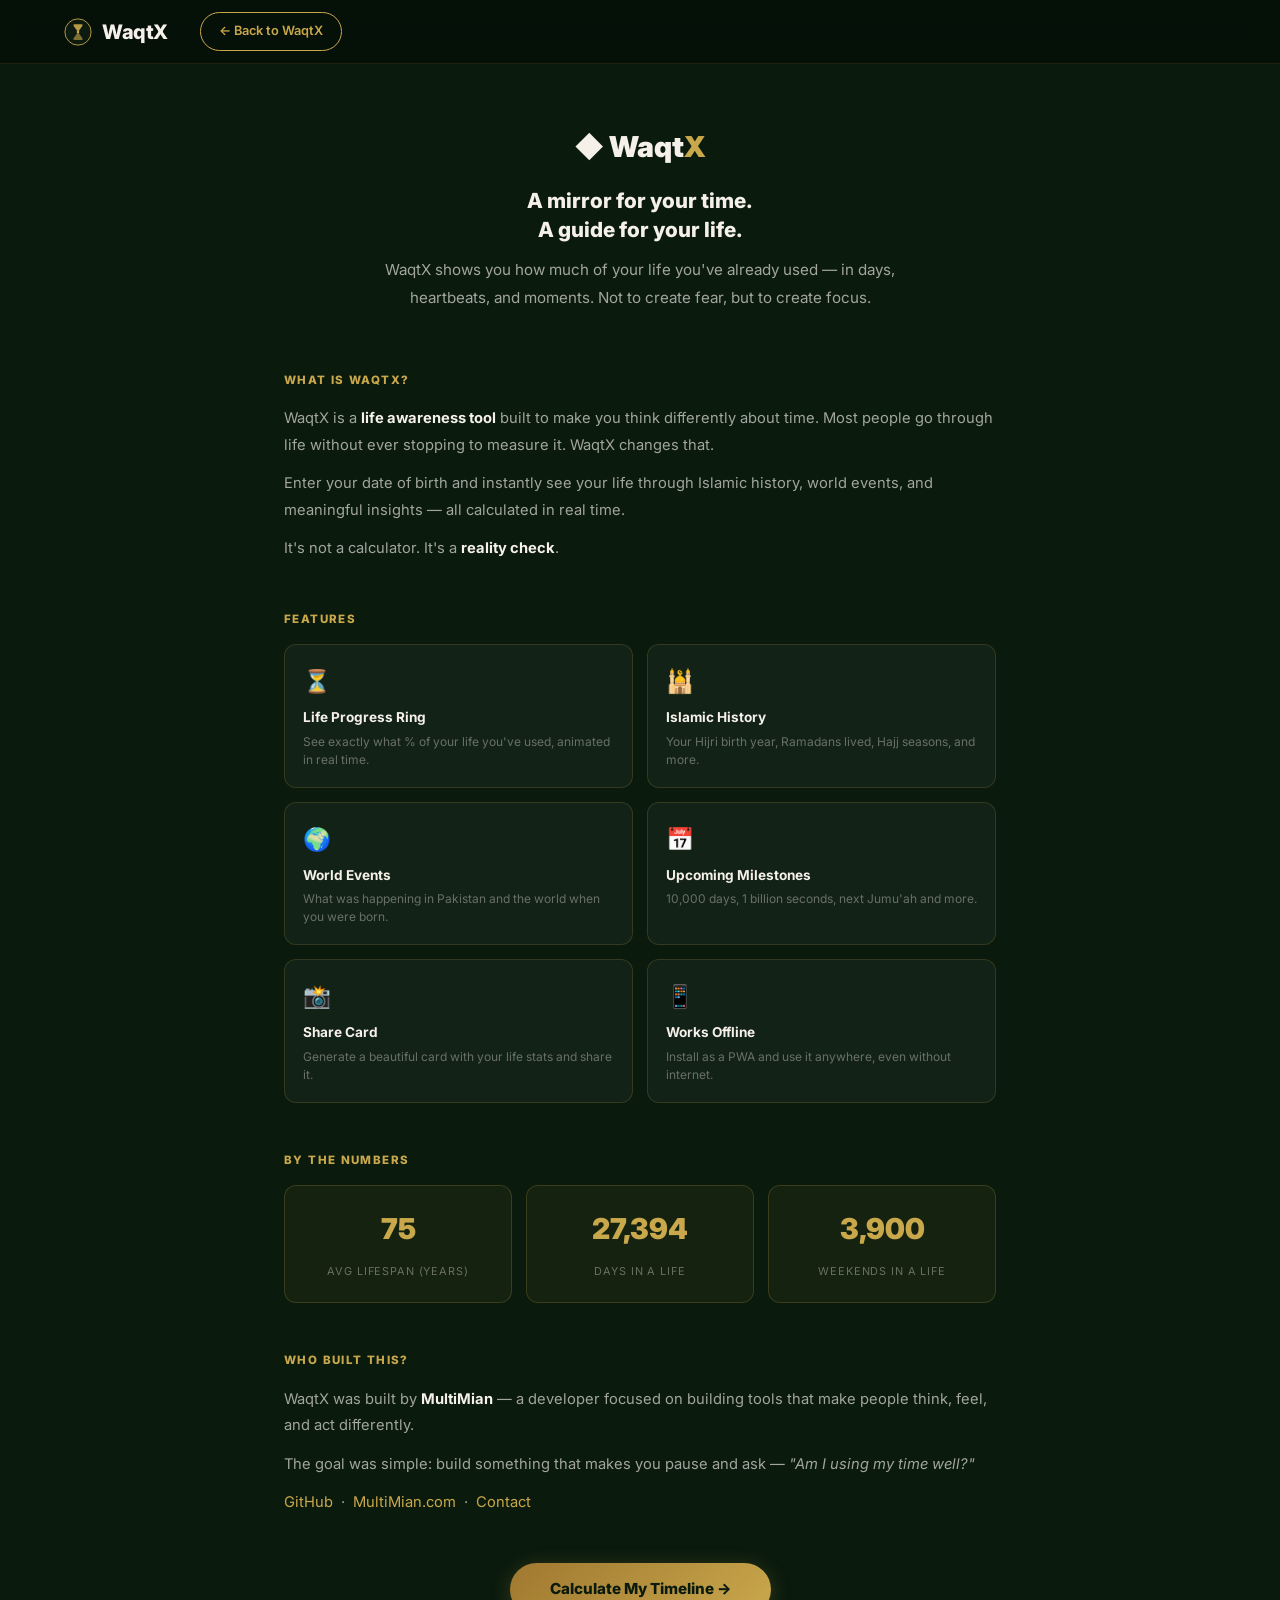
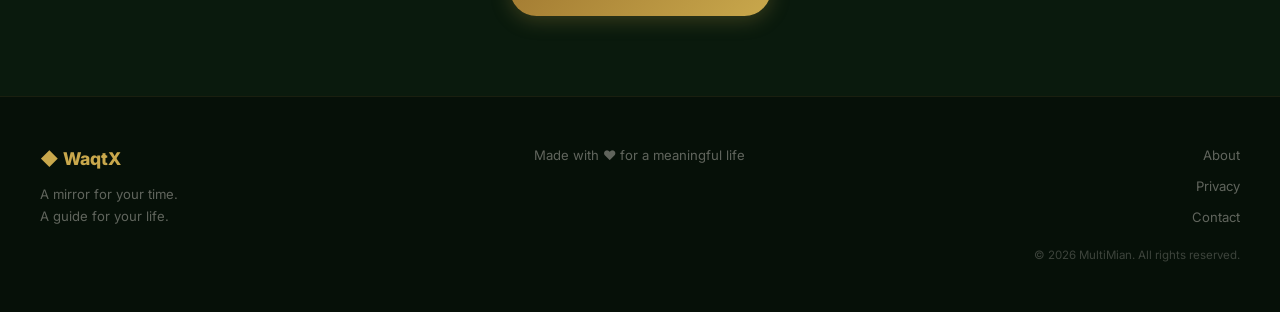
==== commit ff23dd34: "feat: complete WaqtX rebuild — full UI, Islamic timeline, world data, PWA" ====
--- a/about.html
+++ b/about.html
@@ -1,71 +1,69 @@
 <!DOCTYPE html>
 <html lang="en">
 <head>
-  <meta charset="UTF-8" />
-  <meta name="viewport" content="width=device-width, initial-scale=1.0" />
-  <title>About — MultiMain WaqtX</title>
-  <meta name="description" content="MultiMain WaqtX is a life awareness tool that shows you how much of your life you've used — in days, heartbeats, and moments." />
-  <meta name="theme-color" content="#0B0F0C" />
-  <link rel="icon" type="image/svg+xml" href="favicon.svg" />
-  <link rel="stylesheet" href="style.css?v=11" />
+  <meta charset="UTF-8"/>
+  <meta name="viewport" content="width=device-width,initial-scale=1.0"/>
+  <title>About — WaqtX</title>
+  <meta name="description" content="WaqtX is a life awareness tool that shows your timeline through Islamic history and world events."/>
+  <meta name="theme-color" content="#0d1a0f"/>
+  <link rel="icon" type="image/svg+xml" href="favicon.svg"/>
+  <link rel="preconnect" href="https://fonts.googleapis.com"/>
+  <link rel="preconnect" href="https://fonts.gstatic.com" crossorigin/>
+  <link href="https://fonts.googleapis.com/css2?family=Inter:wght@300;400;500;600;700;800;900&display=swap" rel="stylesheet"/>
+  <link rel="stylesheet" href="style.css"/>
   <style>
-    .about-page{max-width:760px;margin:0 auto;padding:60px 24px}
-    .about-hero{text-align:center;margin-bottom:60px}
-    .about-logo{font-size:2rem;font-weight:900;color:#fff;margin-bottom:16px}
-    .about-logo span{color:#16A34A}
-    .about-tagline{font-size:1.4rem;font-weight:800;color:#f1f5f9;margin-bottom:12px;line-height:1.4}
-    .about-sub{font-size:1rem;color:rgba(255,255,255,0.5);line-height:1.8;max-width:560px;margin:0 auto}
-    .about-section{margin-bottom:48px}
-    .about-section h2{font-size:0.78rem;font-weight:800;color:#16A34A;margin-bottom:16px;text-transform:uppercase;letter-spacing:0.1em}
-    .about-section p{font-size:0.95rem;color:rgba(255,255,255,0.5);line-height:1.8;margin-bottom:12px}
-    .about-section strong{color:#f1f5f9}
-    .about-features{display:grid;grid-template-columns:repeat(2,1fr);gap:16px;margin-top:16px}
-    .af-item{background:rgba(255,255,255,0.03);border:1px solid rgba(255,255,255,0.07);border-radius:12px;padding:18px;transition:border-color .3s}
-    .af-item:hover{border-color:rgba(22,163,74,0.3)}
-    .af-icon{font-size:1.4rem;margin-bottom:8px}
-    .af-title{font-size:0.88rem;font-weight:800;color:#f1f5f9;margin-bottom:4px}
-    .af-desc{font-size:0.76rem;color:rgba(255,255,255,0.35);line-height:1.5}
-    .about-stats{display:grid;grid-template-columns:repeat(3,1fr);gap:16px;margin-top:16px}
-    .as-item{text-align:center;background:rgba(22,163,74,0.07);border:1px solid rgba(22,163,74,0.2);border-radius:12px;padding:20px}
-    .as-val{font-size:1.8rem;font-weight:900;color:#16A34A;display:block;margin-bottom:4px}
-    .as-lbl{font-size:0.7rem;color:rgba(255,255,255,0.35);text-transform:uppercase;letter-spacing:0.08em}
-    .about-cta{text-align:center;margin-top:48px}
-    .about-cta a{display:inline-block;padding:15px 40px;background:linear-gradient(135deg,#14532D,#16A34A);color:#fff;border-radius:999px;font-weight:800;font-size:1rem;transition:all 0.3s;box-shadow:0 4px 24px rgba(22,163,74,0.3)}
-    .about-cta a:hover{opacity:0.9;transform:translateY(-2px);box-shadow:0 8px 32px rgba(22,163,74,0.5)}
-    @media(max-width:640px){.about-features,.about-stats{grid-template-columns:1fr}}
+    .about-page { max-width: 760px; margin: 0 auto; padding: calc(var(--nav-h) + 60px) 24px 80px; }
+    .about-hero { text-align: center; margin-bottom: 60px; }
+    .about-logo { font-size: 1.8rem; font-weight: 900; color: var(--text); margin-bottom: 16px; }
+    .about-logo span { color: var(--gold); }
+    .about-tagline { font-size: 1.3rem; font-weight: 800; color: var(--text); margin-bottom: 12px; line-height: 1.4; }
+    .about-sub { font-size: 0.95rem; color: var(--text2); line-height: 1.8; max-width: 520px; margin: 0 auto; }
+    .about-section { margin-bottom: 48px; }
+    .about-section h2 { font-size: 0.72rem; font-weight: 800; color: var(--gold); margin-bottom: 16px; text-transform: uppercase; letter-spacing: 0.12em; }
+    .about-section p { font-size: 0.92rem; color: var(--text2); line-height: 1.8; margin-bottom: 12px; }
+    .about-section strong { color: var(--text); }
+    .about-features { display: grid; grid-template-columns: repeat(2,1fr); gap: 14px; margin-top: 16px; }
+    .af-item { background: var(--card-bg); border: 1px solid var(--card-border); border-radius: var(--radius); padding: 18px; transition: border-color var(--transition); }
+    .af-item:hover { border-color: var(--card-hover); }
+    .af-icon { font-size: 1.4rem; margin-bottom: 8px; }
+    .af-title { font-size: 0.85rem; font-weight: 700; color: var(--text); margin-bottom: 4px; }
+    .af-desc { font-size: 0.75rem; color: var(--text3); line-height: 1.5; }
+    .about-stats { display: grid; grid-template-columns: repeat(3,1fr); gap: 14px; margin-top: 16px; }
+    .as-item { text-align: center; background: rgba(201,168,76,0.06); border: 1px solid rgba(201,168,76,0.2); border-radius: var(--radius); padding: 20px; }
+    .as-val { font-size: 1.8rem; font-weight: 900; color: var(--gold); display: block; margin-bottom: 4px; }
+    .as-lbl { font-size: 0.68rem; color: var(--text3); text-transform: uppercase; letter-spacing: 0.08em; }
+    .about-cta { text-align: center; margin-top: 48px; }
+    .about-cta a { display: inline-block; padding: 14px 40px; background: linear-gradient(135deg, var(--gold3), var(--gold)); color: #0a1a0d; border-radius: 999px; font-weight: 800; font-size: 0.95rem; transition: all 0.3s; box-shadow: 0 4px 20px rgba(201,168,76,0.25); }
+    .about-cta a:hover { opacity: 0.9; transform: translateY(-2px); box-shadow: 0 8px 28px rgba(201,168,76,0.4); }
+    @media(max-width:640px) { .about-features,.about-stats { grid-template-columns: 1fr; } }
   </style>
 </head>
 <body>
-  <div class="orbs" aria-hidden="true">
-    <span class="orb orb1"></span>
-    <span class="orb orb2"></span>
-    <span class="orb orb3"></span>
-  </div>
-
   <nav class="navbar">
     <div class="nav-inner">
       <a href="index.html" class="nav-logo">
-        <span class="nav-logo-icon">⏳</span>
-        <span class="nav-logo-text">MultiMain <span>WaqtX</span></span>
+        <span class="nav-logo-icon">
+          <svg width="28" height="28" viewBox="0 0 64 64" fill="none"><circle cx="32" cy="32" r="30" fill="#0d1a0f" stroke="#c9a84c" stroke-width="2"/><path d="M22 14h20v4L32 32l-10-14v-4z" fill="#c9a84c" opacity="0.9"/><path d="M22 50h20v-4L32 32l-10 14v4z" fill="#c9a84c" opacity="0.6"/><circle cx="32" cy="32" r="3" fill="#c9a84c"/></svg>
+        </span>
+        <span class="nav-logo-text">WaqtX</span>
       </a>
       <div class="nav-actions">
-        <a href="index.html" class="btn-nav-calc" style="text-decoration:none">← Back to MultiMain WaqtX</a>
+        <a href="index.html" class="btn-share-nav" style="text-decoration:none">← Back to WaqtX</a>
       </div>
     </div>
   </nav>
 
   <div class="about-page">
-
     <div class="about-hero">
-      <div class="about-logo">⏳ MultiMain <span>WaqtX</span></div>
+      <div class="about-logo">◆ Waqt<span>X</span></div>
       <div class="about-tagline">A mirror for your time.<br>A guide for your life.</div>
-      <p class="about-sub">MultiMain WaqtX shows you how much of your life you've already used — in days, heartbeats, and moments. Not to create fear, but to create focus.</p>
+      <p class="about-sub">WaqtX shows you how much of your life you've already used — in days, heartbeats, and moments. Not to create fear, but to create focus.</p>
     </div>
 
     <div class="about-section">
-      <h2>What is MultiMain WaqtX?</h2>
-      <p>MultiMain WaqtX is a <strong>life awareness tool</strong> built to make you think differently about time. Most people go through life without ever stopping to measure it. MultiMain WaqtX changes that.</p>
-      <p>Enter your date of birth and instantly see: how many days you've lived, how many you have left, your life progress as a percentage, your time twin (a famous person who shares your birthday), historical events from your birth date, and much more.</p>
+      <h2>What is WaqtX?</h2>
+      <p>WaqtX is a <strong>life awareness tool</strong> built to make you think differently about time. Most people go through life without ever stopping to measure it. WaqtX changes that.</p>
+      <p>Enter your date of birth and instantly see your life through Islamic history, world events, and meaningful insights — all calculated in real time.</p>
       <p>It's not a calculator. It's a <strong>reality check</strong>.</p>
     </div>
 
@@ -73,11 +71,11 @@
       <h2>Features</h2>
       <div class="about-features">
         <div class="af-item"><div class="af-icon">⏳</div><div class="af-title">Life Progress Ring</div><div class="af-desc">See exactly what % of your life you've used, animated in real time.</div></div>
-        <div class="af-item"><div class="af-icon">🗓️</div><div class="af-title">Life Calendar</div><div class="af-desc">Every week of your life visualized as a square. Past, present, future.</div></div>
-        <div class="af-item"><div class="af-icon">👥</div><div class="af-title">Time Twin</div><div class="af-desc">Discover famous people who share your exact birthday.</div></div>
-        <div class="af-item"><div class="af-icon">📅</div><div class="af-title">Birth Insights</div><div class="af-desc">Your zodiac, Chinese zodiac, birthstone, birth flower, and more.</div></div>
-        <div class="af-item"><div class="af-icon">🌍</div><div class="af-title">Historical Events</div><div class="af-desc">Real events that happened on your birthday and birth month.</div></div>
+        <div class="af-item"><div class="af-icon">🕌</div><div class="af-title">Islamic History</div><div class="af-desc">Your Hijri birth year, Ramadans lived, Hajj seasons, and more.</div></div>
+        <div class="af-item"><div class="af-icon">🌍</div><div class="af-title">World Events</div><div class="af-desc">What was happening in Pakistan and the world when you were born.</div></div>
+        <div class="af-item"><div class="af-icon">📅</div><div class="af-title">Upcoming Milestones</div><div class="af-desc">10,000 days, 1 billion seconds, next Jumu'ah and more.</div></div>
         <div class="af-item"><div class="af-icon">📸</div><div class="af-title">Share Card</div><div class="af-desc">Generate a beautiful card with your life stats and share it.</div></div>
+        <div class="af-item"><div class="af-icon">📱</div><div class="af-title">Works Offline</div><div class="af-desc">Install as a PWA and use it anywhere, even without internet.</div></div>
       </div>
     </div>
 
@@ -92,28 +90,27 @@
 
     <div class="about-section">
       <h2>Who built this?</h2>
-      <p>MultiMain WaqtX was built by <strong>MultiMian</strong> — a developer and creator focused on building tools that make people think, feel, and act differently.</p>
-      <p>The goal was simple: build something that makes you pause for a moment and ask — <em>"Am I using my time well?"</em></p>
+      <p>WaqtX was built by <strong>MultiMian</strong> — a developer focused on building tools that make people think, feel, and act differently.</p>
+      <p>The goal was simple: build something that makes you pause and ask — <em>"Am I using my time well?"</em></p>
       <p>
-        <a href="https://github.com/Mianhassam96" target="_blank" rel="noopener" style="color:#16A34A">GitHub</a> &nbsp;·&nbsp;
-        <a href="https://multimian.com" target="_blank" rel="noopener" style="color:#16A34A">MultiMian.com</a> &nbsp;·&nbsp;
-        <a href="contact.html" style="color:#16A34A">Contact</a>
+        <a href="https://github.com/Mianhassam96" target="_blank" rel="noopener" style="color:var(--gold)">GitHub</a> &nbsp;·&nbsp;
+        <a href="https://multimian.com" target="_blank" rel="noopener" style="color:var(--gold)">MultiMian.com</a> &nbsp;·&nbsp;
+        <a href="contact.html" style="color:var(--gold)">Contact</a>
       </p>
     </div>
 
     <div class="about-cta">
-      <a href="index.html">Calculate My Life →</a>
+      <a href="index.html">Calculate My Timeline →</a>
     </div>
-
   </div>
 
   <footer class="site-footer">
     <div class="footer-inner">
       <div class="footer-brand">
-        <span class="footer-logo">⏳ MultiMain <span>WaqtX</span></span>
+        <span class="footer-logo">◆ WaqtX</span>
         <p>A mirror for your time.<br>A guide for your life.</p>
       </div>
-      <div class="footer-center">Made with <span style="color:#f87171">♥</span> for a meaningful life</div>
+      <div class="footer-center">Made with ♥ for a meaningful life</div>
       <div class="footer-links">
         <a href="about.html">About</a>
         <a href="privacy.html">Privacy</a>
@@ -123,4 +120,4 @@
     </div>
   </footer>
 </body>
-</html>
+</html>
--- a/style.css
+++ b/style.css
@@ -1,870 +1,1216 @@
-/* --------------------------------------------------------------
-   MultiMain WaqtX � v10 � Final Polish Pass
-   Silent � Focused � Emotional � Minimal
-   -------------------------------------------------------------- */
-
-/* -- CSS Variables -- */
-:root{
-  --bg:#0B0F0C;
-  --bg2:#0d1210;
-  --bg3:#101810;
-  --green:#16A34A;
-  --green-dark:#14532D;
-  --green-border:rgba(22,163,74,0.22);
-  --gold:#FACC15;
-  --white:#FFFFFF;
-  --text:rgba(255,255,255,0.85);
-  --text-muted:rgba(255,255,255,0.45);
-  --text-dim:rgba(255,255,255,0.22);
-  --border:rgba(255,255,255,0.06);
-  --glass:rgba(255,255,255,0.03);
-  --radius:14px;
-  --radius-sm:10px;
-  --t:all 0.6s cubic-bezier(0.4,0,0.2,1);
-}
-
-*,*::before,*::after{box-sizing:border-box;margin:0;padding:0}
-
-/* -- Base -- */
-body{
-  font-family:'Segoe UI',system-ui,-apple-system,sans-serif;
-  background:var(--bg);
-  color:var(--text);
-  min-height:100vh;
-  overflow-x:hidden;
-  line-height:1.7;
-}
-a{color:inherit;text-decoration:none}
-button{cursor:pointer;border:none;outline:none;font-family:inherit}
-input,textarea{font-family:inherit;outline:none}
-.hidden{display:none!important}
-.sr-only{position:absolute;width:1px;height:1px;padding:0;margin:-1px;overflow:hidden;clip:rect(0,0,0,0);white-space:nowrap;border:0}
-
-/* -- Navbar -- */
-.navbar{
-  position:fixed;top:0;left:0;right:0;z-index:100;
-  background:rgba(11,15,12,0.94);
-  backdrop-filter:blur(16px);
-  -webkit-backdrop-filter:blur(16px);
-  border-bottom:1px solid var(--border);
-}
-.nav-inner{max-width:1200px;margin:0 auto;padding:0 24px;height:60px;display:flex;align-items:center;justify-content:space-between}
-.nav-logo{display:flex;align-items:center;gap:10px;font-size:1.1rem;font-weight:800;letter-spacing:-0.3px}
-.nav-logo-icon{font-size:1.2rem}
-.nav-logo-text{color:var(--white)}
-.nav-logo-text span{color:var(--green)}
-.nav-actions{display:flex;align-items:center;gap:10px}
-.btn-nav-calc{
-  padding:8px 18px;border-radius:var(--radius-sm);
-  font-size:0.83rem;font-weight:700;color:var(--white);
-  background:var(--green-dark);
-  transition:var(--t);
-}
-.btn-nav-calc:hover{background:var(--green);opacity:.9}
-.hamburger{display:none;flex-direction:column;gap:5px;padding:6px;background:transparent;border-radius:6px}
-.hamburger span{display:block;width:22px;height:2px;background:var(--text-muted);border-radius:2px;transition:all .3s}
-
-/* -- Hero -- */
-.hero{
-  min-height:100vh;display:flex;align-items:center;justify-content:center;
-  position:relative;overflow:hidden;
-  padding:80px 24px 60px;text-align:center;
-  background:var(--bg);
-}
-.hero-particles{position:absolute;inset:0;pointer-events:none;overflow:hidden}
-.hero-inner{max-width:660px;margin:0 auto;width:100%;display:flex;flex-direction:column;align-items:center;gap:20px}
-.hero-ayah{
-  font-size:clamp(1.4rem,4vw,2.2rem);font-weight:700;
-  color:var(--green);letter-spacing:0.05em;line-height:1.6;
-  direction:rtl;
-}
-.hero-ayah-trans{font-size:0.82rem;color:var(--text-dim);font-style:italic;margin-top:-8px}
-.hero-headline{
-  font-size:clamp(1.9rem,5vw,3.4rem);font-weight:900;
-  line-height:1.12;letter-spacing:-1.5px;
-  color:var(--white);margin-top:4px;
-}
-.hero-headline-accent{color:var(--gold)}
-.hero-subtext{font-size:0.95rem;color:var(--text-muted);line-height:1.9;max-width:440px}
-.btn-reflect{
-  padding:16px 40px;border-radius:var(--radius);
-  font-size:1rem;font-weight:800;color:var(--bg);
-  background:var(--green);
-  transition:var(--t);letter-spacing:0.3px;margin-top:4px;
-}
-.btn-reflect:hover{opacity:.88;transform:translateY(-2px)}
-
-/* -- Input Section -- */
-.input-section{padding:60px 24px;display:flex;justify-content:center;background:var(--bg)}
-.input-card{
-  background:var(--glass);
-  backdrop-filter:blur(16px);
-  border:1px solid var(--green-border);
-  border-radius:20px;padding:40px 36px;
-  max-width:440px;width:100%;
-  display:flex;flex-direction:column;align-items:center;gap:18px;text-align:center;
-}
-.input-card-top{font-size:0.9rem;color:var(--text-muted);line-height:1.8;font-style:italic}
-.dob-input{
-  width:100%;padding:14px 18px;border-radius:var(--radius-sm);
-  background:rgba(255,255,255,0.04);
-  border:1px solid var(--border);
-  color:var(--white);font-size:1rem;
-  transition:var(--t);text-align:center;
-}
-.dob-input:focus{border-color:var(--green);background:rgba(22,163,74,0.06)}
-.btn-begin{
-  width:100%;padding:15px 24px;border-radius:var(--radius-sm);
-  font-size:1rem;font-weight:800;color:var(--bg);
-  background:var(--green);
-  transition:var(--t);letter-spacing:0.3px;
-}
-.btn-begin:hover{opacity:.88;transform:translateY(-1px)}
-.input-trust{font-size:0.7rem;color:var(--text-dim);text-align:center}
-.error{color:#f87171;font-size:0.83rem;padding:8px 12px;background:rgba(248,113,113,0.07);border-radius:8px;border:1px solid rgba(248,113,113,0.18);width:100%}
-
-/* -- Loading Overlay -- */
-.loading-overlay{position:fixed;inset:0;z-index:300;background:var(--bg);display:flex;align-items:center;justify-content:center}
-.loading-inner{text-align:center;display:flex;flex-direction:column;align-items:center;gap:28px}
-.loading-crescent{font-size:3.5rem;color:var(--green);animation:crescent-pulse 2.5s ease-in-out infinite}
-@keyframes crescent-pulse{0%,100%{opacity:0.35;transform:scale(0.95)}50%{opacity:1;transform:scale(1.05)}}
-.loading-line{font-size:1rem;color:var(--text-muted);font-style:italic;transition:opacity 0.5s;letter-spacing:0.02em}
-
-/* -- WOW Section -- */
-.wow-section{
-  min-height:70vh;display:flex;align-items:center;justify-content:center;
-  padding:100px 24px;
-  background:var(--bg);
-}
-.wow-inner{max-width:720px;margin:0 auto;text-align:center;display:flex;flex-direction:column;gap:24px}
-.wow-line1{
-  font-size:clamp(1.1rem,2.5vw,1.4rem);font-weight:400;
-  color:var(--text-muted);line-height:1.5;letter-spacing:0.3px;
-}
-.wow-line1 strong{
-  display:block;
-  font-size:clamp(3.5rem,10vw,7rem);font-weight:900;
-  color:var(--gold);line-height:1;
-  margin:12px 0 8px;letter-spacing:-2px;
-}
-.wow-line2{font-size:clamp(1rem,2.2vw,1.25rem);color:var(--text-muted);font-style:italic;transition:opacity 0.8s;letter-spacing:0.01em}
-.wow-line3{font-size:clamp(0.85rem,1.8vw,1rem);color:var(--text-dim);transition:opacity 0.8s}
-.fade-in{animation:fadeIn 0.8s ease forwards}
-@keyframes fadeIn{from{opacity:0;transform:translateY(16px)}to{opacity:1;transform:translateY(0)}}
-
-/* -- Core Data -- */
-.core-data-section{padding:48px 24px;text-align:center;border-top:1px solid var(--border)}
-.core-data-inner{max-width:560px;margin:0 auto}
-.core-days{font-size:clamp(1rem,2.2vw,1.2rem);color:var(--text-muted)}
-.core-days strong{color:var(--white);font-size:clamp(1.4rem,3.5vw,2rem);font-weight:900}
-.core-sub{font-size:0.78rem;color:var(--text-dim);margin-top:8px;font-style:italic}
-
-/* -- Ibadah Section -- */
-.ibadah-section{padding:80px 24px;border-top:1px solid var(--border)}
-.ibadah-inner{max-width:760px;margin:0 auto;text-align:center}
-.ibadah-title{font-size:0.72rem;font-weight:800;letter-spacing:2px;color:var(--green);text-transform:uppercase;margin-bottom:32px}
-.ibadah-grid{display:grid;grid-template-columns:repeat(5,1fr);gap:12px;margin-bottom:28px}
-.ibadah-card{
-  background:var(--glass);
-  border:1px solid var(--border);
-  border-radius:var(--radius);padding:20px 10px;
-  transition:border-color 0.6s;
-}
-.ibadah-card:hover{border-color:var(--green-border)}
-.ibadah-icon{font-size:1.5rem;margin-bottom:8px}
-.ibadah-name{font-size:0.68rem;font-weight:800;letter-spacing:1.5px;color:var(--text-dim);text-transform:uppercase;margin-bottom:8px}
-.ibadah-count{font-size:clamp(1.2rem,2.2vw,1.6rem);font-weight:900;color:var(--green);line-height:1}
-.ibadah-label{font-size:0.78rem;color:var(--text-dim);margin-top:4px;direction:rtl}
-.ibadah-reflection{
-  font-size:0.9rem;color:var(--text-muted);line-height:2;
-  padding:24px;
-  background:var(--glass);
-  border:1px solid var(--border);
-  border-radius:var(--radius);
-}
-.ibadah-reflection em{color:var(--text)}
-
-/* -- Ramadan Section -- */
-.ramadan-section{padding:80px 24px;text-align:center;border-top:1px solid var(--border)}
-.ramadan-inner{max-width:560px;margin:0 auto;display:flex;flex-direction:column;align-items:center;gap:16px}
-.ramadan-moon{font-size:2.8rem}
-.ramadan-count{font-size:clamp(1.1rem,2.5vw,1.6rem);font-weight:900;color:var(--white)}
-.ramadan-text{font-size:0.9rem;color:var(--text-muted);line-height:2}
-.ramadan-warning{color:var(--gold);font-style:italic}
-
-/* -- Reflection Section -- */
-.reflection-section{
-  padding:100px 24px;
-  border-top:1px solid var(--border);
-}
-.reflection-inner{max-width:600px;margin:0 auto;text-align:center;display:flex;flex-direction:column;gap:18px}
-.reflection-inner p{font-size:clamp(1rem,2.2vw,1.15rem);color:var(--text-muted);line-height:1.9}
-.reflection-highlight{font-size:clamp(1.1rem,2.8vw,1.45rem)!important;color:var(--white)!important;font-weight:800;margin-top:10px;line-height:1.5!important}
-.arabic-inline{color:var(--green);font-size:1.15em;direction:rtl;display:inline-block}
-
-/* -- Ummah Section -- */
-.ummah-section{padding:80px 24px;text-align:center;border-top:1px solid var(--border)}
-.ummah-inner{max-width:580px;margin:0 auto;display:flex;flex-direction:column;align-items:center;gap:14px}
-.ummah-icon{font-size:2.2rem}
-.ummah-title{font-size:1rem;font-weight:800;color:var(--green);letter-spacing:0.3px}
-.ummah-text{font-size:0.9rem;color:var(--text-muted);line-height:2}
-.ummah-text em{color:var(--text)}
-
-/* -- Planet Section -- */
-.planet-section{padding:56px 24px;border-top:1px solid var(--border)}
-.planet-section-inner{max-width:1000px;margin:0 auto}
-.planet-section-title{font-size:0.95rem;font-weight:800;color:var(--white);margin-bottom:4px}
-.planet-section-sub{font-size:0.78rem;color:var(--text-dim);margin-bottom:20px;font-style:italic}
-
-/* -- Existence Section -- */
-.existence-section{padding:100px 24px;text-align:center;border-top:1px solid var(--border)}
-.existence-inner{max-width:540px;margin:0 auto;display:flex;flex-direction:column;gap:16px}
-.existence-inner p{font-size:clamp(1rem,2.2vw,1.15rem);color:var(--text-muted);line-height:1.9}
-.existence-highlight{font-size:clamp(1.1rem,2.8vw,1.4rem)!important;color:var(--white)!important;font-weight:800;line-height:1.6!important}
-
-/* -- Passing Section -- */
-.passing-section{padding:100px 24px;border-top:1px solid var(--border)}
-.passing-inner{max-width:480px;margin:0 auto;display:flex;flex-direction:column;gap:28px;text-align:center}
-.passing-line{font-size:clamp(1rem,2.2vw,1.25rem);color:var(--text-muted);line-height:1.7}
-.passing-dim{color:var(--text-dim);font-size:clamp(0.88rem,1.8vw,1rem)!important}
-.passing-final{color:var(--text-dim);font-style:italic;font-size:clamp(0.88rem,1.8vw,1rem)!important}
-
-/* -- Share Section -- */
-.share-section{padding:80px 24px;text-align:center;border-top:1px solid var(--border)}
-.share-section-inner{max-width:400px;margin:0 auto;display:flex;flex-direction:column;align-items:center;gap:20px}
-.share-preview-card{
-  width:100%;
-  background:var(--bg2);
-  border:1px solid var(--border);
-  border-radius:18px;padding:32px;text-align:center;
-  display:flex;flex-direction:column;gap:8px;
-}
-.spc-logo{font-size:0.8rem;font-weight:800;color:var(--green)}
-.spc-pct{font-size:3.5rem;font-weight:900;color:var(--gold);line-height:1}
-.spc-label{font-size:0.78rem;color:var(--text-muted)}
-.spc-quote{font-size:0.8rem;color:var(--text-muted);line-height:1.8;font-style:italic}
-.spc-footer{font-size:0.63rem;color:var(--text-dim);margin-top:6px}
-.share-btns{display:flex;gap:10px;width:100%;flex-wrap:wrap;justify-content:center}
-.btn-share-reflection{
-  flex:1;min-width:150px;padding:13px 18px;border-radius:var(--radius-sm);
-  font-size:0.9rem;font-weight:800;color:var(--bg);
-  background:var(--green);
-  transition:var(--t);
-}
-.btn-share-reflection:hover{opacity:.88;transform:translateY(-1px)}
-.btn-start-again{
-  flex:1;min-width:130px;padding:13px 18px;border-radius:var(--radius-sm);
-  font-size:0.9rem;font-weight:600;color:var(--text-muted);
-  background:var(--glass);border:1px solid var(--border);
-  transition:var(--t);
-}
-.btn-start-again:hover{color:var(--white);border-color:var(--green-border)}
-
-/* -- Final Section -- */
-.final-section{
-  min-height:60vh;display:flex;align-items:center;justify-content:center;
-  padding:100px 24px;text-align:center;
-  background:var(--bg);
-}
-.final-inner{max-width:460px;margin:0 auto;display:flex;flex-direction:column;gap:16px}
-.final-line1{font-size:clamp(1.1rem,3vw,1.6rem);color:var(--text-muted)}
-.final-line2{font-size:clamp(1.4rem,4vw,2.4rem);font-weight:900;color:var(--white)}
-
-/* -- Explore Section -- */
-.explore-section{padding:0 24px 60px;border-top:1px solid var(--border)}
-.explore-header{max-width:1100px;margin:0 auto;padding:40px 0 24px;text-align:center}
-.explore-teaser{font-size:0.82rem;color:var(--text-dim);margin-bottom:16px}
-.btn-explore-toggle{
-  padding:12px 28px;border-radius:var(--radius-sm);
-  font-size:0.9rem;font-weight:700;color:var(--green);
-  background:var(--glass);
-  border:1px solid var(--green-border);
-  transition:var(--t);display:inline-flex;align-items:center;gap:10px;
-}
-.btn-explore-toggle:hover{background:rgba(22,163,74,0.07)}
-.explore-arrow{display:inline-block;transition:transform .4s;font-size:1rem}
-.explore-arrow.open{transform:rotate(180deg)}
-.explore-content{padding-top:8px}
-.explore-grid{max-width:1100px;margin:0 auto;display:grid;grid-template-columns:repeat(2,1fr);gap:16px}
-
-/* -- Stats Row (inside explore) -- */
-.stats-row{padding:24px 0}
-.stats-inner{max-width:1100px;margin:0 auto;display:grid;grid-template-columns:repeat(4,1fr);gap:12px;padding:0 24px}
-.stat-card{
-  background:var(--glass);
-  border:1px solid var(--border);
-  border-radius:var(--radius);padding:18px;
-  display:flex;align-items:flex-start;gap:12px;
-  transition:border-color 0.6s;
-}
-.stat-card:hover{border-color:var(--green-border)}
-.stat-card-highlight{border-color:var(--green-border)}
-.stat-icon-wrap{width:36px;height:36px;border-radius:8px;display:flex;align-items:center;justify-content:center;font-size:1rem;flex-shrink:0;background:rgba(255,255,255,0.05)}
-.stat-icon-blue{background:rgba(96,165,250,0.1)}
-.stat-icon-green{background:rgba(22,163,74,0.1)}
-.stat-icon-pink{background:rgba(22,163,74,0.08)}
-.stat-icon-purple{background:rgba(20,83,45,0.15)}
-.stat-label{font-size:0.6rem;font-weight:800;letter-spacing:1.8px;color:var(--text-dim);text-transform:uppercase;margin-bottom:4px}
-.stat-value{font-size:1.4rem;font-weight:900;color:var(--white);line-height:1}
-.stat-sub{font-size:0.72rem;color:var(--text-dim);margin-top:4px}
-.panel{
-  background:var(--glass);
-  border:1px solid var(--border);
-  border-radius:16px;padding:24px;
-  transition:border-color 0.6s;
-}
-.panel:hover{border-color:var(--green-border)}
-.panel-wide{grid-column:span 2}
-.panel-title{font-size:0.95rem;font-weight:800;color:var(--white);margin-bottom:4px;display:flex;align-items:center;gap:8px}
-.panel-sub{font-size:0.76rem;color:var(--text-dim);margin-bottom:16px}
-.btn-outline{
-  margin-top:14px;padding:8px 18px;border-radius:8px;
-  font-size:0.76rem;font-weight:700;color:var(--green);
-  background:transparent;border:1px solid var(--green-border);
-  transition:var(--t);
-}
-.btn-outline:hover{background:rgba(22,163,74,0.07)}
-.btn-sm{font-size:0.72rem;padding:6px 14px}
-
-/* -- Mini Calendar -- */
-.cal-legend-row{display:flex;gap:16px;margin-bottom:14px;flex-wrap:wrap}
-.cal-leg{display:flex;align-items:center;gap:6px;font-size:0.76rem;color:var(--text-dim)}
-.cal-dot-past,.cal-dot-present,.cal-dot-future{width:10px;height:10px;border-radius:2px;display:inline-block}
-.cal-dot-past{background:var(--green);opacity:0.7}
-.cal-dot-present{background:var(--gold)}
-.cal-dot-future{background:rgba(255,255,255,0.07);border:1px solid var(--border)}
-.mini-cal-grid{display:flex;flex-wrap:wrap;gap:3px;margin-bottom:14px}
-.mini-cal-cell{width:10px;height:10px;border-radius:2px}
-.mc-past{background:var(--green);opacity:0.7}
-.mc-present{background:var(--gold)}
-.mc-future{background:rgba(255,255,255,0.06);border:1px solid var(--border)}
-.cal-week-labels{display:flex;justify-content:space-between;font-size:0.7rem;color:var(--text-dim);margin-top:8px}
-.cal-week-labels small{color:var(--text-dim)}
-
-/* -- Full Calendar -- */
-.full-calendar-wrap{margin-top:20px}
-.full-cal-grid-wrap{overflow-x:auto;padding-bottom:8px}
-.full-cal-grid{display:flex;flex-wrap:wrap;gap:2px;min-width:600px}
-.full-cal-cell{width:8px;height:8px;border-radius:1px;cursor:pointer;transition:opacity .2s}
-.full-cal-cell:hover{opacity:0.65}
-
-/* -- Time Twin -- */
-.twin-featured{text-align:center;padding:20px;background:rgba(22,163,74,0.06);border-radius:14px;margin-bottom:16px}
-.twin-badge{font-size:0.68rem;font-weight:800;letter-spacing:1.5px;color:var(--green);text-transform:uppercase;margin-bottom:10px}
-.twin-avatar{font-size:3rem;margin-bottom:8px}
-.twin-name{font-size:1.1rem;font-weight:800;color:var(--white);margin-bottom:4px}
-.twin-role{font-size:0.8rem;color:var(--text-muted);margin-bottom:4px}
-.twin-born{font-size:0.76rem;color:var(--text-dim)}
-.twin-others{display:flex;gap:8px;align-items:center;flex-wrap:wrap;margin-top:4px}
-.twin-other-avatar{width:36px;height:36px;border-radius:50%;background:var(--glass);border:1px solid var(--border);display:flex;align-items:center;justify-content:center;font-size:1.1rem;cursor:pointer;transition:var(--transition)}
-.twin-other-avatar:hover{border-color:var(--green)}
-.twin-more{font-size:0.76rem;color:var(--text-dim);padding:0 8px}
-
-/* -- Peak Years -- */
-.peak-content{display:flex;flex-direction:column;gap:12px}
-.peak-item{display:flex;align-items:center;gap:12px;padding:14px;background:var(--glass);border-radius:10px;border:1px solid var(--border);transition:var(--transition)}
-.peak-item:hover{border-color:var(--border-green)}
-.peak-icon{font-size:1.4rem;flex-shrink:0}
-.peak-title{font-size:0.88rem;font-weight:800;color:var(--white);margin-bottom:2px}
-.peak-desc{font-size:0.76rem;color:var(--text-dim)}
-.peak-age{font-size:0.7rem;font-weight:700;color:var(--green);margin-top:2px}
-
-/* -- Fun Facts / Life Moments -- */
-.fun-facts{display:flex;flex-direction:column;gap:12px}
-.ff-item{display:flex;align-items:center;gap:12px;padding:13px 15px;background:var(--glass);border-radius:10px;border:1px solid var(--border);transition:var(--transition)}
-.ff-item:hover{border-color:var(--border-green)}
-.ff-icon{font-size:1.3rem;flex-shrink:0;width:32px;text-align:center}
-.ff-val{font-size:1.1rem;font-weight:900;color:var(--white)}
-.ff-lbl{font-size:0.73rem;color:var(--text-dim);margin-top:1px}
-
-/* -- Birth Details -- */
-.birth-details{display:flex;flex-direction:column;gap:0}
-.bd-row{display:flex;justify-content:space-between;align-items:center;padding:11px 0;border-bottom:1px solid var(--border)}
-.bd-row:last-child{border-bottom:none}
-.bd-key{font-size:0.8rem;color:var(--text-dim)}
-.bd-val{font-size:0.88rem;font-weight:700;color:var(--white)}
-
-/* -- History -- */
-.history-list{display:flex;flex-direction:column;gap:10px}
-.history-item{display:flex;align-items:flex-start;gap:10px;font-size:0.84rem}
-.history-dot{width:8px;height:8px;border-radius:50%;flex-shrink:0;margin-top:5px}
-.history-dot-green{background:var(--green)}
-.history-dot-yellow{background:var(--gold)}
-.history-dot-blue{background:#60a5fa}
-.history-year{font-weight:800;color:var(--text-muted);min-width:36px;flex-shrink:0}
-.history-text{color:var(--text);line-height:1.5}
-
-/* -- Month Events -- */
-.month-list{display:flex;flex-direction:column;gap:8px}
-.month-item{display:flex;align-items:center;gap:10px;padding:10px 12px;background:var(--glass);border-radius:8px;font-size:0.82rem;cursor:pointer;transition:var(--transition)}
-.month-item:hover{background:var(--glass-hover);border-color:var(--border-green)}
-.month-icon{font-size:1.1rem;flex-shrink:0}
-.month-year{font-weight:800;color:var(--green);min-width:36px;flex-shrink:0}
-.month-text{color:var(--text);flex:1}
-.month-arrow{color:var(--text-dim);margin-left:auto}
-
-/* -- Country Events -- */
-.country-events{display:flex;flex-direction:column;gap:8px}
-.ce-item-sm{font-size:0.82rem;color:var(--text);padding:8px 0;border-bottom:1px solid var(--border);display:flex;gap:8px;align-items:flex-start}
-.ce-item-sm:last-child{border-bottom:none}
-.ce-year{font-weight:800;color:var(--green);min-width:36px;flex-shrink:0}
-
-/* -- btn-calculate -- */
-.btn-calculate{
-  padding:13px 24px;border-radius:10px;
-  font-size:0.9rem;font-weight:800;color:var(--bg);
-  background:var(--green);
-  transition:var(--t);width:100%;
-}
-.btn-calculate:hover{opacity:.88}
-
-/* -- Share Modal -- */
-.share-modal{position:fixed;inset:0;z-index:200;background:rgba(0,0,0,0.8);backdrop-filter:blur(8px);display:flex;align-items:center;justify-content:center;padding:24px}
-.share-modal-inner{
-  background:var(--bg2);
-  border:1px solid var(--border);
-  border-radius:20px;padding:28px;
-  max-width:400px;width:100%;position:relative;
-  display:flex;flex-direction:column;gap:16px;align-items:center;
-}
-.share-close{position:absolute;top:14px;right:14px;width:30px;height:30px;border-radius:50%;background:var(--glass);color:var(--text-muted);font-size:0.85rem;display:flex;align-items:center;justify-content:center;transition:var(--t)}
-.share-close:hover{color:var(--white)}
-.share-card{
-  width:100%;
-  background:var(--bg);
-  border:1px solid var(--border);
-  border-radius:14px;padding:24px;text-align:center;
-}
-.sc-logo{font-size:0.85rem;font-weight:800;color:var(--green);margin-bottom:14px}
-.sc-weekends{font-size:0.78rem;color:var(--text-muted);margin-bottom:6px}
-.sc-pct{font-size:3.5rem;font-weight:900;color:var(--gold);line-height:1}
-.sc-label{font-size:0.78rem;color:var(--text-dim);margin-bottom:6px}
-.sc-name{font-size:0.95rem;font-weight:800;color:var(--white);margin-bottom:6px}
-.sc-quote{font-size:0.78rem;color:var(--text-muted);font-style:italic;line-height:1.7;margin-bottom:6px}
-.sc-stats{font-size:0.72rem;color:var(--text-dim)}
-.sc-footer{font-size:0.63rem;color:var(--text-dim);margin-top:14px}
-
-/* -- Footer -- */
-.site-footer{background:var(--bg);border-top:1px solid var(--border);padding:48px 24px 32px}
-.footer-inner{max-width:1100px;margin:0 auto;display:grid;grid-template-columns:1fr 1fr 1fr;gap:40px;align-items:start}
-.footer-logo{font-size:1.1rem;font-weight:800;color:var(--white);display:block;margin-bottom:8px}
-.footer-logo span{color:var(--green)}
-.footer-brand p{font-size:0.8rem;color:var(--text-dim);line-height:1.7}
-.footer-center{font-size:0.8rem;color:var(--text-dim);text-align:center}
-.footer-socials{display:flex;gap:10px;justify-content:center;margin-top:12px}
-.footer-socials a{
-  width:36px;height:36px;border-radius:50%;
-  background:var(--glass);border:1px solid var(--border);
-  display:flex;align-items:center;justify-content:center;
-  font-size:0.85rem;color:var(--text-muted);
-  transition:var(--t);
-}
-.footer-socials a:hover{border-color:var(--green-border);color:var(--white)}
-.footer-links{display:flex;flex-direction:column;gap:10px;align-items:flex-end}
-.footer-links a{font-size:0.8rem;color:var(--text-dim);transition:color 0.4s}
-.footer-links a:hover{color:var(--green)}
-.footer-copy{font-size:0.7rem;color:var(--text-dim);margin-top:8px}
-
-/* -- Particles -- */
-.particle{position:absolute;border-radius:50%;pointer-events:none;animation:float-up linear infinite}
-@keyframes float-up{0%{transform:translateY(0) scale(1);opacity:0.5}100%{transform:translateY(-100vh) scale(0.2);opacity:0}}
-
-/* -- Responsive -- */
-@media(max-width:900px){
-  .ibadah-grid{grid-template-columns:repeat(3,1fr)}
-  .stats-inner{grid-template-columns:repeat(2,1fr)}
-  .explore-grid{grid-template-columns:1fr}
-  .panel-wide{grid-column:span 1}
-  .footer-inner{grid-template-columns:1fr;text-align:center}
-  .footer-links{align-items:center}
-}
-@media(max-width:600px){
-  .hamburger{display:flex}
-  .ibadah-grid{grid-template-columns:repeat(2,1fr)}
-  .stats-inner{grid-template-columns:1fr 1fr}
-  .hero{padding:80px 16px 40px}
-  .input-card{padding:28px 20px}
-  .twin-reveal-section{padding:24px 16px}
-  .tr-twins-row{gap:10px}
-  .tr-twin-card{min-width:130px;padding:14px 12px}
-  .tr-twin-icon{font-size:2rem}
-  .planet-card{width:130px}
-  .tr-club{flex-direction:column;align-items:flex-start;gap:6px}
-  .tr-club-quote{margin-left:0}
-  .share-btns{flex-direction:column}
-}
-
-/* -- Compare result -- */
-.cmp-row{display:flex;align-items:center;gap:16px;justify-content:center;margin-bottom:16px}
-.cmp-person{flex:1;text-align:center;background:var(--glass);border:1px solid var(--border);border-radius:12px;padding:16px}
-.cmp-name{font-size:0.83rem;font-weight:800;color:var(--text-muted);margin-bottom:6px}
-.cmp-pct{
-  font-size:2rem;font-weight:900;
-  background:linear-gradient(135deg,var(--green),#22c55e);
-  -webkit-background-clip:text;-webkit-text-fill-color:transparent;background-clip:text;line-height:1;
-}
-.cmp-sub{font-size:0.73rem;color:var(--text-dim);margin-top:4px}
-.cmp-vs{font-size:1rem;font-weight:900;color:var(--text-dim);flex-shrink:0}
-.cmp-verdict{text-align:center;font-size:0.8rem;color:var(--text-muted);padding:10px;background:rgba(22,163,74,0.07);border-radius:8px}
-
-/* --------------------------------------------------------------
-   NEW FEATURES v6 � updated to green/gold palette
-   -------------------------------------------------------------- */
-
-/* -- Birthday Twin Reveal -- */
-.twin-reveal-section{
-  max-width:1100px;margin:0 auto 24px;
-  background:linear-gradient(135deg,rgba(22,163,74,0.08),rgba(20,83,45,0.06));
-  border:1px solid var(--border-green);
-  border-radius:24px;padding:40px 36px;
-  position:relative;overflow:hidden;
-}
-.twin-reveal-section::before{content:'';position:absolute;top:-60px;right:-60px;width:240px;height:240px;border-radius:50%;background:radial-gradient(circle,rgba(22,163,74,0.1),transparent 70%);pointer-events:none}
-.tr-header{text-align:center;margin-bottom:32px}
-.tr-eyebrow{font-size:0.68rem;font-weight:800;letter-spacing:2.5px;color:var(--gold);text-transform:uppercase;margin-bottom:10px}
-.tr-headline{font-size:clamp(1.4rem,3vw,2rem);font-weight:900;color:var(--white);line-height:1.2;margin-bottom:8px}
-.tr-headline span{color:var(--gold)}
-.tr-sub{font-size:0.86rem;color:var(--text-dim)}
-.tr-twins-row{display:flex;gap:16px;justify-content:center;flex-wrap:wrap;margin-bottom:28px}
-.tr-twin-card{
-  background:var(--glass);
-  backdrop-filter:blur(16px);
-  border:1px solid var(--border);
-  border-radius:16px;padding:20px 24px;text-align:center;
-  flex:1;min-width:160px;max-width:220px;
-  transition:var(--transition);
-}
-.tr-twin-card:hover{border-color:var(--border-green);transform:translateY(-4px);box-shadow:var(--shadow-green)}
-.tr-twin-featured{border-color:rgba(250,204,21,0.35);background:rgba(250,204,21,0.04)}
-.tr-twin-icon{font-size:2.8rem;margin-bottom:10px;line-height:1}
-.tr-twin-name{font-size:0.95rem;font-weight:800;color:var(--white);margin-bottom:4px}
-.tr-twin-role{font-size:0.73rem;color:var(--text-muted);margin-bottom:4px}
-.tr-twin-born{font-size:0.68rem;color:var(--text-dim)}
-.tr-personality{margin-bottom:24px}
-.tr-personality-inner{
-  background:rgba(22,163,74,0.07);
-  border:1px solid var(--border-green);
-  border-radius:16px;padding:24px;text-align:center;
-}
-.tr-personality-label{font-size:0.72rem;font-weight:800;letter-spacing:1.5px;color:var(--green);text-transform:uppercase;margin-bottom:14px}
-.tr-trait-line{display:block;font-size:1rem;color:var(--text);font-style:italic;margin-bottom:8px;line-height:1.6}
-.tr-trait-line::before{content:'\2728 ';color:var(--gold)}
-.tr-personality-cta{font-size:0.8rem;color:var(--text-dim);margin-top:12px;font-weight:700}
-.tr-club{display:flex;align-items:center;gap:10px;background:var(--glass);border:1px solid var(--border);border-radius:12px;padding:14px 18px;margin-bottom:20px;flex-wrap:wrap}
-.tr-club-icon{font-size:1.3rem;flex-shrink:0}
-.tr-club span{font-size:0.83rem;color:var(--text-muted)}
-.tr-club strong{color:var(--white)}
-.tr-club-quote{font-size:0.8rem;color:var(--green);font-style:italic;margin-left:auto}
-.btn-twin-share{
-  width:100%;padding:14px;border-radius:var(--radius-sm);
-  font-size:0.95rem;font-weight:800;color:var(--bg);
-  background:linear-gradient(135deg,var(--green),#22c55e);
-  transition:var(--transition);letter-spacing:0.3px;
-  box-shadow:0 4px 20px rgba(22,163,74,0.3);
-}
-.btn-twin-share:hover{opacity:.9;transform:translateY(-2px);box-shadow:0 10px 32px rgba(22,163,74,0.5)}
-.panel-wide-standalone{padding:40px 36px}
-
-/* -- Planet Age -- */
-.planet-scroll{display:flex;gap:12px;overflow-x:auto;padding-bottom:12px;scroll-snap-type:x mandatory;-webkit-overflow-scrolling:touch}
-.planet-scroll::-webkit-scrollbar{height:4px}
-.planet-scroll::-webkit-scrollbar-track{background:rgba(255,255,255,0.03);border-radius:2px}
-.planet-scroll::-webkit-scrollbar-thumb{background:rgba(22,163,74,0.4);border-radius:2px}
-.planet-card{
-  flex-shrink:0;width:150px;
-  background:var(--glass);
-  backdrop-filter:blur(16px);
-  border:1px solid var(--border);
-  border-radius:var(--radius);padding:20px 16px;text-align:center;
-  scroll-snap-align:start;
-  transition:var(--transition);
-  border-top:3px solid var(--planet-color,var(--green));
-}
-.planet-card:hover{transform:translateY(-5px);border-color:var(--planet-color,var(--green));box-shadow:0 8px 32px rgba(0,0,0,0.3)}
-.pc-icon{font-size:2.2rem;margin-bottom:8px;line-height:1}
-.pc-name{font-size:0.7rem;font-weight:800;letter-spacing:1.2px;color:var(--text-dim);text-transform:uppercase;margin-bottom:6px}
-.pc-age{font-size:1.8rem;font-weight:900;color:var(--planet-color,var(--white));line-height:1}
-.pc-unit{font-size:0.63rem;color:var(--text-dim);margin-bottom:10px}
-.pc-funny{font-size:0.7rem;color:var(--text-muted);line-height:1.5;font-style:italic}
-
-/* -- Life Moments tabs -- */
-.lm-tabs{display:flex;gap:4px;background:rgba(255,255,255,0.03);border-radius:10px;padding:4px;margin-bottom:16px}
-.lm-tab{flex:1;padding:9px 12px;border-radius:7px;font-size:0.8rem;font-weight:700;color:var(--text-dim);background:transparent;transition:var(--transition)}
-.lm-tab.active{background:rgba(22,163,74,0.18);color:var(--green)}
-.lm-content{display:block}
-.ff-sub{font-size:0.68rem;color:var(--text-dim);margin-top:2px;line-height:1.4}
-.lm-cta{margin-top:14px;padding:12px 16px;background:rgba(22,163,74,0.08);border:1px solid var(--border-green);border-radius:10px;font-size:0.8rem;color:var(--green);text-align:center}
-
-/* -- Twin Share Card -- */
-.twin-share-card{background:linear-gradient(135deg,var(--bg),var(--bg3));border:1px solid var(--border-green);border-radius:16px;padding:28px;text-align:center}
-.tsc-born{font-size:0.76rem;color:var(--text-dim);margin-bottom:12px}
-.tsc-twins{margin-bottom:12px}
-.tsc-twist{margin-bottom:12px}
-.tsc-weekends{font-size:0.82rem;color:#94a3b8;padding:10px;background:rgba(255,77,141,0.08);border-radius:8px;margin-bottom:4px}
-
-/* -- Responsive for new sections -- */
-@media(max-width:600px){
-  .twin-reveal-section{padding:24px 16px}
-  .tr-twins-row{gap:10px}
-  .tr-twin-card{min-width:130px;padding:14px 12px}
-  .tr-twin-icon{font-size:2rem}
-  .planet-card{width:130px}
-  .tr-club{flex-direction:column;align-items:flex-start;gap:6px}
-  .tr-club-quote{margin-left:0}
-}
-
-
-/* --------------------------------------------------------------
-   CONTACT / ABOUT / PRIVACY PAGE STYLES
-   -------------------------------------------------------------- */
-
-/* -- Orbs background -- */
-.orbs{position:fixed;inset:0;pointer-events:none;z-index:0;overflow:hidden}
-.orb{position:absolute;border-radius:50%;filter:blur(80px);opacity:0.12}
-.orb1{width:500px;height:500px;background:#14532D;top:-120px;left:-120px}
-.orb2{width:400px;height:400px;background:#16A34A;bottom:-100px;right:-100px;opacity:0.07}
-.orb3{width:300px;height:300px;background:#14532D;top:40%;left:50%;transform:translate(-50%,-50%);opacity:0.08}
-
-/* -- Wrapper -- */
-.wrapper{position:relative;z-index:1;min-height:100vh;display:flex;flex-direction:column}
-
-/* -- Contact Page -- */
-.contact-page-main{flex:1;padding:100px 24px 60px;display:flex;align-items:center;justify-content:center}
-.contact-inner{max-width:600px;width:100%;position:relative}
-.contact-glow{position:absolute;top:-60px;left:50%;transform:translateX(-50%);width:300px;height:300px;border-radius:50%;background:radial-gradient(circle,rgba(22,163,74,0.12),transparent 70%);pointer-events:none}
-.contact-title{font-size:clamp(1.8rem,4vw,2.8rem);font-weight:900;color:var(--white);margin-bottom:10px;text-align:center}
-.contact-sub{font-size:0.95rem;color:var(--text-muted);text-align:center;margin-bottom:36px;line-height:1.7}
-
-/* -- Contact Form -- */
-.contact-form{display:flex;flex-direction:column;gap:16px;margin-bottom:32px}
-.cf-row{display:grid;grid-template-columns:1fr 1fr;gap:16px}
-.cf-group{display:flex;flex-direction:column;gap:6px}
-.cf-group label{font-size:0.78rem;font-weight:700;color:var(--text-muted);letter-spacing:0.5px}
-.cf-group input,.cf-group textarea{padding:12px 16px;border-radius:10px;background:rgba(255,255,255,0.04);border:1px solid var(--border-green);color:var(--white);font-size:0.95rem;font-family:inherit;transition:var(--transition);resize:vertical}
-.cf-group input:focus,.cf-group textarea:focus{border-color:var(--green);background:rgba(22,163,74,0.07);outline:none;box-shadow:0 0 0 3px rgba(22,163,74,0.1)}
-.cf-group input::placeholder,.cf-group textarea::placeholder{color:var(--text-dim)}
-.btn-primary{padding:14px 28px;border-radius:var(--radius-sm);font-size:1rem;font-weight:800;color:var(--bg);background:linear-gradient(135deg,var(--green),#22c55e);border:none;cursor:pointer;transition:var(--transition);display:inline-flex;align-items:center;gap:10px;justify-content:center;box-shadow:0 4px 20px rgba(22,163,74,0.3)}
-.btn-primary:hover{opacity:.9;transform:translateY(-2px);box-shadow:0 8px 32px rgba(22,163,74,0.5)}
-.btn-send{width:100%}
-.btn-icon{font-size:1.1rem}
-.cf-success{padding:12px 16px;background:rgba(22,163,74,0.08);border:1px solid rgba(22,163,74,0.25);border-radius:10px;color:#22c55e;font-size:0.88rem;text-align:center}
-
-/* -- Contact Links -- */
-.contact-links{display:flex;flex-direction:column;gap:10px;align-items:center}
-.c-link{display:inline-flex;align-items:center;gap:8px;padding:10px 20px;border-radius:10px;background:var(--glass);border:1px solid var(--border);color:var(--text-muted);font-size:0.88rem;transition:var(--transition)}
-.c-link:hover{background:rgba(22,163,74,0.08);border-color:var(--border-green);color:var(--white)}
-
-/* -- About Page (in CSS, not inline) -- */
-.about-page{max-width:760px;margin:0 auto;padding:100px 24px 60px}
-.about-hero{text-align:center;margin-bottom:60px}
-.about-logo{font-size:2rem;font-weight:900;color:var(--white);margin-bottom:16px}
-.about-logo span{color:var(--green)}
-.about-tagline{font-size:1.4rem;font-weight:800;color:var(--white);margin-bottom:12px;line-height:1.4}
-.about-sub{font-size:1rem;color:var(--text-muted);line-height:1.8;max-width:560px;margin:0 auto}
-.about-section{margin-bottom:48px}
-.about-section h2{font-size:0.78rem;font-weight:800;color:var(--green);margin-bottom:16px;text-transform:uppercase;letter-spacing:0.1em}
-.about-section p{font-size:0.95rem;color:var(--text-muted);line-height:1.8;margin-bottom:12px}
-.about-section strong{color:var(--white)}
-.about-features{display:grid;grid-template-columns:repeat(2,1fr);gap:16px;margin-top:16px}
-.af-item{background:var(--glass);border:1px solid var(--border);border-radius:12px;padding:18px;transition:var(--transition)}
-.af-item:hover{border-color:var(--border-green)}
-.af-icon{font-size:1.4rem;margin-bottom:8px}
-.af-title{font-size:0.88rem;font-weight:800;color:var(--white);margin-bottom:4px}
-.af-desc{font-size:0.76rem;color:var(--text-dim);line-height:1.5}
-.about-stats{display:grid;grid-template-columns:repeat(3,1fr);gap:16px;margin-top:16px}
-.as-item{text-align:center;background:rgba(22,163,74,0.07);border:1px solid var(--border-green);border-radius:12px;padding:20px}
-.as-val{font-size:1.8rem;font-weight:900;color:var(--green);display:block;margin-bottom:4px}
-.as-lbl{font-size:0.7rem;color:var(--text-dim);text-transform:uppercase;letter-spacing:0.08em}
-.about-cta{text-align:center;margin-top:48px}
-.about-cta a{display:inline-block;padding:15px 40px;background:linear-gradient(135deg,var(--green-dark),var(--green));color:var(--bg);border-radius:999px;font-weight:800;font-size:1rem;transition:var(--transition);box-shadow:0 4px 24px rgba(22,163,74,0.3)}
-.about-cta a:hover{opacity:.9;transform:translateY(-2px);box-shadow:0 8px 32px rgba(22,163,74,0.5)}
-
-/* -- Privacy Page -- */
-.privacy-page{max-width:760px;margin:0 auto;padding:100px 24px 60px}
-.privacy-hero{margin-bottom:48px}
-.privacy-hero h1{font-size:2rem;font-weight:900;color:var(--white);margin-bottom:12px}
-.privacy-hero p{font-size:0.92rem;color:var(--text-muted);line-height:1.8}
-.privacy-section{margin-bottom:40px;padding-bottom:40px;border-bottom:1px solid var(--border)}
-.privacy-section:last-child{border-bottom:none}
-.privacy-section h2{font-size:0.78rem;font-weight:800;color:var(--green);margin-bottom:12px;text-transform:uppercase;letter-spacing:0.1em}
-.privacy-section p{font-size:0.92rem;color:var(--text-muted);line-height:1.8;margin-bottom:10px}
-.privacy-section ul{list-style:none;padding:0;display:flex;flex-direction:column;gap:8px}
-.privacy-section ul li{font-size:0.92rem;color:var(--text-muted);line-height:1.6;padding-left:20px;position:relative}
-.privacy-section ul li::before{content:'?';position:absolute;left:0;color:var(--green);font-weight:700}
-.privacy-section strong{color:var(--white)}
-.privacy-highlight{background:rgba(22,163,74,0.07);border:1px solid var(--border-green);border-radius:12px;padding:20px 24px;margin-bottom:32px}
-.privacy-highlight p{color:#22c55e;font-weight:700;font-size:1rem;margin:0}
-
-/* -- Responsive for sub-pages -- */
-@media(max-width:640px){
-  .cf-row{grid-template-columns:1fr}
-  .about-features,.about-stats{grid-template-columns:1fr}
-  .contact-page-main{padding:80px 16px 40px}
-  .about-page,.privacy-page{padding:80px 16px 40px}
-}
-
-
-/* --------------------------------------------------------------
-   CLEAN MOTION SYSTEM � Final Polish Pass
-   One entry animation. No breathing. No glow loops.
-   -------------------------------------------------------------- */
-
-/* -- Scene Reveal � opacity + translateY only, no blur -- */
-.scene-reveal{
-  opacity:0;
-  transform:translateY(20px);
-  transition:opacity 0.7s cubic-bezier(0.4,0,0.2,1),transform 0.7s cubic-bezier(0.4,0,0.2,1);
-  transition-delay:var(--reveal-delay,0s);
-}
-.scene-reveal.revealed{opacity:1;transform:translateY(0)}
-
-/* -- Ibadah grid 5 columns -- */
-.ibadah-grid{grid-template-columns:repeat(5,1fr)!important}
-@media(max-width:900px){.ibadah-grid{grid-template-columns:repeat(3,1fr)!important}}
-@media(max-width:600px){.ibadah-grid{grid-template-columns:repeat(2,1fr)!important}}
-
-/* -- Freeze Section -- */
-.freeze-section{
-  min-height:65vh;display:flex;align-items:center;justify-content:center;
-  padding:100px 24px;text-align:center;
-  background:var(--bg);border-top:1px solid var(--border);
-}
-.freeze-inner{max-width:560px;margin:0 auto;display:flex;flex-direction:column;gap:18px}
-.freeze-line1{
-  font-size:clamp(1rem,2.5vw,1.4rem);color:var(--text-dim);font-style:italic;
-  opacity:0;transform:translateY(16px);
-  transition:opacity 0.8s ease,transform 0.8s ease;
-}
-.freeze-line2{
-  font-size:clamp(1.3rem,3.5vw,2rem);font-weight:900;color:var(--white);letter-spacing:-0.5px;
-  opacity:0;transform:translateY(16px);
-  transition:opacity 0.8s ease 1.2s,transform 0.8s ease 1.2s;
-}
-.freeze-section.freeze-active .freeze-line1{opacity:1;transform:translateY(0)}
-.freeze-section.freeze-active .freeze-line2{opacity:1;transform:translateY(0)}
-
-/* --------------------------------------------------------------
-   ISLAMIC CONTENT INTELLIGENCE LAYER
-   -------------------------------------------------------------- */
-
-/* -- Islamic Events Timeline -- */
-.islamic-events-section{padding:100px 24px;background:linear-gradient(180deg,transparent,rgba(22,163,74,0.04),transparent)}
-.islamic-events-inner{max-width:1000px;margin:0 auto;text-align:center}
-.ie-eyebrow{font-size:0.72rem;font-weight:800;letter-spacing:2.5px;color:var(--green);text-transform:uppercase;margin-bottom:12px}
-.ie-title{font-size:clamp(1.6rem,4vw,2.4rem);font-weight:900;color:var(--white);margin-bottom:10px;letter-spacing:-0.5px}
-.ie-sub{font-size:0.92rem;color:var(--text-muted);line-height:1.9;margin-bottom:48px}
-.ie-timeline{display:grid;grid-template-columns:repeat(3,1fr);gap:20px;margin-bottom:40px}
-.ie-card{
-  background:var(--glass);backdrop-filter:blur(16px);
-  border:1px solid var(--border);
-  border-radius:18px;padding:28px 22px;text-align:left;
-  transition:var(--transition);position:relative;overflow:hidden;
-}
-.ie-card::before{content:'';position:absolute;top:0;left:0;right:0;height:2px;background:linear-gradient(90deg,var(--green-dark),var(--green));opacity:0.7}
-.ie-card:hover{border-color:var(--border-green);transform:translateY(-4px);box-shadow:var(--shadow-green)}
-.ie-year{font-size:0.7rem;font-weight:800;letter-spacing:1.5px;color:var(--green);text-transform:uppercase;margin-bottom:8px}
-.ie-badge{font-size:1.1rem;font-weight:700;color:var(--gold);direction:rtl;margin-bottom:6px;font-family:'Segoe UI',system-ui,sans-serif}
-.ie-event{font-size:1rem;font-weight:800;color:var(--white);margin-bottom:10px}
-.ie-desc{font-size:0.8rem;color:var(--text-muted);line-height:1.8}
-.ie-context{font-size:0.95rem;color:var(--text-muted);line-height:2.1;padding:28px 32px;background:rgba(22,163,74,0.06);border:1px solid var(--border-green);border-radius:16px;font-style:italic;max-width:680px;margin:0 auto}
-@media(max-width:900px){.ie-timeline{grid-template-columns:repeat(2,1fr)}}
-@media(max-width:600px){.ie-timeline{grid-template-columns:1fr}}
-
-/* -- Islamic Personalities -- */
-.personalities-section{padding:80px 24px;border-top:1px solid var(--border)}
-.personalities-inner{max-width:1000px;margin:0 auto;text-align:center}
-.ps-eyebrow{font-size:0.72rem;font-weight:800;letter-spacing:2.5px;color:var(--green);text-transform:uppercase;margin-bottom:12px}
-.ps-title{font-size:clamp(1.4rem,3.5vw,2rem);font-weight:900;color:var(--white);margin-bottom:40px;letter-spacing:-0.5px}
-.ps-grid{display:grid;grid-template-columns:repeat(3,1fr);gap:18px}
-.ps-card{
-  background:var(--glass);backdrop-filter:blur(16px);
-  border:1px solid var(--border);
-  border-radius:18px;padding:28px 20px;text-align:center;
-  transition:var(--transition);
-}
-.ps-card:hover{border-color:var(--border-green);transform:translateY(-4px);box-shadow:var(--shadow-green)}
-.ps-icon{font-size:2.2rem;margin-bottom:12px;line-height:1}
-.ps-name{font-size:1rem;font-weight:900;color:var(--white);margin-bottom:4px}
-.ps-role{font-size:0.72rem;font-weight:700;letter-spacing:0.8px;color:var(--green);margin-bottom:12px;text-transform:uppercase}
-.ps-quote{font-size:0.8rem;color:var(--text-muted);line-height:1.8;font-style:italic}
-@media(max-width:900px){.ps-grid{grid-template-columns:repeat(2,1fr)}}
-@media(max-width:600px){.ps-grid{grid-template-columns:1fr}}
-
-/* -- Daily Wisdom -- */
-.wisdom-section{
-  padding:80px 24px;text-align:center;
-  background:linear-gradient(135deg,rgba(22,163,74,0.07),rgba(20,83,45,0.04));
-  border-top:1px solid var(--border-green);
-  border-bottom:1px solid var(--border-green);
-}
-.wisdom-inner{max-width:640px;margin:0 auto;display:flex;flex-direction:column;align-items:center;gap:24px}
-.wisdom-label{font-size:0.72rem;font-weight:800;letter-spacing:2.5px;color:var(--green);text-transform:uppercase}
-.wisdom-card{
-  width:100%;background:var(--glass);backdrop-filter:blur(20px);
-  border:1px solid var(--border-green);
-  border-radius:20px;padding:36px 32px;position:relative;overflow:hidden;
-  min-height:140px;display:flex;flex-direction:column;align-items:center;justify-content:center;gap:14px;
-  box-shadow:var(--shadow-green),inset 0 1px 0 rgba(255,255,255,0.04);
-}
-.wisdom-card::before{content:'';position:absolute;top:0;left:0;right:0;height:1px;background:linear-gradient(90deg,transparent,rgba(22,163,74,0.5),transparent)}
-.wisdom-quote{font-size:clamp(1rem,2.5vw,1.2rem);color:var(--white);line-height:1.9;font-style:italic;text-align:center;transition:opacity .4s ease,transform .4s ease}
-.wisdom-source{font-size:0.76rem;font-weight:700;color:var(--green);letter-spacing:1px;text-transform:uppercase;transition:opacity .4s ease}
-.wisdom-quote.fading,.wisdom-source.fading{opacity:0;transform:translateY(8px)}
-.wisdom-nav{display:flex;align-items:center;gap:16px}
-.wisdom-btn{width:40px;height:40px;border-radius:50%;background:var(--glass);border:1px solid var(--border);color:var(--text-muted);font-size:1rem;display:flex;align-items:center;justify-content:center;transition:var(--transition);cursor:pointer}
-.wisdom-btn:hover{background:rgba(22,163,74,0.12);border-color:var(--border-green);color:var(--white)}
-.wisdom-dots{display:flex;gap:6px;align-items:center}
-.wisdom-dot{width:6px;height:6px;border-radius:50%;background:rgba(255,255,255,0.12);transition:all .3s;cursor:pointer}
-.wisdom-dot.active{background:var(--green);width:18px;border-radius:3px}
-
-/* -- PWA Install Prompt -- */
-.pwa-prompt{position:fixed;bottom:24px;left:50%;transform:translateX(-50%);z-index:500;width:calc(100% - 48px);max-width:480px;animation:pwa-slide-up .5s cubic-bezier(0.16,1,0.3,1) forwards}
-@keyframes pwa-slide-up{from{opacity:0;transform:translateX(-50%) translateY(20px)}to{opacity:1;transform:translateX(-50%) translateY(0)}}
-.pwa-prompt-inner{background:rgba(11,15,12,0.97);backdrop-filter:blur(20px);border:1px solid var(--border-green);border-radius:16px;padding:16px 20px;display:flex;align-items:center;gap:14px;box-shadow:0 8px 40px rgba(0,0,0,0.5),var(--shadow-green)}
-.pwa-icon{font-size:2rem;flex-shrink:0}
-.pwa-text{flex:1;min-width:0}
-.pwa-title{font-size:0.9rem;font-weight:800;color:var(--white);margin-bottom:2px}
-.pwa-sub{font-size:0.73rem;color:var(--text-dim)}
-.pwa-install-btn{padding:8px 18px;border-radius:8px;font-size:0.85rem;font-weight:800;color:var(--bg);background:linear-gradient(135deg,var(--green),#22c55e);white-space:nowrap;flex-shrink:0;transition:opacity .2s;box-shadow:0 2px 12px rgba(22,163,74,0.3)}
-.pwa-install-btn:hover{opacity:.9}
-.pwa-dismiss{width:28px;height:28px;border-radius:50%;background:var(--glass);color:var(--text-dim);font-size:0.8rem;display:flex;align-items:center;justify-content:center;flex-shrink:0;transition:var(--transition)}
-.pwa-dismiss:hover{background:var(--glass-hover);color:var(--text-muted)}
-@media(max-width:480px){
-  .pwa-prompt-inner{flex-wrap:wrap;gap:10px}
-  .pwa-text{width:calc(100% - 60px)}
-  .pwa-install-btn{flex:1}
-}
-
-
-/* ── Personalities View More Button ── */
-.ps-view-more-btn{
-  display:block;
-  margin:20px auto 0;
-  padding:9px 24px;
-  border-radius:8px;
-  font-size:0.8rem;
-  font-weight:700;
-  color:var(--text-dim);
-  background:transparent;
-  border:1px solid var(--border);
-  cursor:pointer;
-  transition:var(--t);
-}
-.ps-view-more-btn:hover{
-  color:var(--green);
-  border-color:var(--green-border);
-}
-  font-size:0.83rem;
-  font-weight:700;
-  color:var(--text-dim);
-  background:transparent;
-  border:1px solid var(--border);
-  cursor:pointer;
-  transition:var(--transition);
-  letter-spacing:0.5px;
-}
-.ps-view-more-btn:hover{
-  color:var(--green);
-  border-color:var(--border-green);
-  background:rgba(22,163,74,0.06);
-}
+
+/* ═══════════════════════════════════════════════
+   WaqtX — Complete Stylesheet
+   Theme: Dark Islamic Green + Gold
+   ═══════════════════════════════════════════════ */
+
+/* ── 1. Variables & Reset ── */
+:root {
+  --bg:        #0a1a0d;
+  --bg2:       #061008;
+  --bg3:       #0d2010;
+  --gold:      #c9a84c;
+  --gold2:     #e8c96a;
+  --gold3:     #a07830;
+  --green:     #16a34a;
+  --green2:    #22c55e;
+  --text:      #f5f0e8;
+  --text2:     rgba(245,240,232,0.65);
+  --text3:     rgba(245,240,232,0.38);
+  --card-bg:   rgba(255,255,255,0.04);
+  --card-border: rgba(201,168,76,0.18);
+  --card-hover: rgba(201,168,76,0.28);
+  --radius:    12px;
+  --radius-sm: 8px;
+  --shadow:    0 4px 24px rgba(0,0,0,0.4);
+  --shadow-gold: 0 0 24px rgba(201,168,76,0.15);
+  --font:      'Inter', system-ui, sans-serif;
+  --font-ar:   'Amiri', serif;
+  --nav-h:     64px;
+  --transition: 0.25s ease;
+}
+
+*, *::before, *::after { box-sizing: border-box; margin: 0; padding: 0; }
+
+html { scroll-behavior: smooth; }
+
+body {
+  font-family: var(--font);
+  background: var(--bg);
+  color: var(--text);
+  line-height: 1.6;
+  overflow-x: hidden;
+  -webkit-font-smoothing: antialiased;
+}
+
+a { color: inherit; text-decoration: none; }
+button { cursor: pointer; border: none; background: none; font-family: inherit; }
+input, select, textarea { font-family: inherit; }
+img { max-width: 100%; }
+
+/* ── 2. Scrollbar ── */
+::-webkit-scrollbar { width: 6px; }
+::-webkit-scrollbar-track { background: var(--bg2); }
+::-webkit-scrollbar-thumb { background: var(--gold3); border-radius: 3px; }
+
+/* ── 3. Utility ── */
+.hidden { display: none !important; }
+
+/* ── 4. Navbar ── */
+.navbar {
+  position: fixed;
+  top: 0; left: 0; right: 0;
+  z-index: 100;
+  height: var(--nav-h);
+  background: rgba(6,16,8,0.92);
+  backdrop-filter: blur(12px);
+  -webkit-backdrop-filter: blur(12px);
+  border-bottom: 1px solid rgba(201,168,76,0.12);
+}
+.nav-inner {
+  max-width: 1200px;
+  margin: 0 auto;
+  padding: 0 24px;
+  height: 100%;
+  display: flex;
+  align-items: center;
+  gap: 32px;
+}
+.nav-logo {
+  display: flex;
+  align-items: center;
+  gap: 10px;
+  flex-shrink: 0;
+}
+.nav-logo-icon { display: flex; align-items: center; }
+.nav-logo-text {
+  font-size: 1.25rem;
+  font-weight: 800;
+  color: var(--text);
+  letter-spacing: -0.02em;
+}
+.nav-links {
+  display: flex;
+  align-items: center;
+  gap: 4px;
+  flex: 1;
+  justify-content: center;
+}
+.nav-link {
+  padding: 6px 14px;
+  font-size: 0.875rem;
+  font-weight: 500;
+  color: var(--text2);
+  border-radius: 6px;
+  transition: color var(--transition);
+  position: relative;
+}
+.nav-link:hover { color: var(--text); }
+.nav-link.active {
+  color: var(--gold);
+  font-weight: 600;
+}
+.nav-link.active::after {
+  content: '';
+  position: absolute;
+  bottom: -2px; left: 14px; right: 14px;
+  height: 2px;
+  background: var(--gold);
+  border-radius: 1px;
+}
+.nav-actions {
+  display: flex;
+  align-items: center;
+  gap: 12px;
+  flex-shrink: 0;
+}
+.btn-share-nav {
+  display: flex;
+  align-items: center;
+  gap: 6px;
+  padding: 8px 18px;
+  border: 1px solid var(--gold);
+  border-radius: 999px;
+  color: var(--gold);
+  font-size: 0.8rem;
+  font-weight: 600;
+  transition: all var(--transition);
+  background: transparent;
+}
+.btn-share-nav:hover {
+  background: rgba(201,168,76,0.1);
+  box-shadow: 0 0 16px rgba(201,168,76,0.2);
+}
+.hamburger {
+  display: none;
+  flex-direction: column;
+  gap: 5px;
+  padding: 4px;
+  background: none;
+  border: none;
+}
+.hamburger span {
+  display: block;
+  width: 22px;
+  height: 2px;
+  background: var(--text);
+  border-radius: 1px;
+  transition: all var(--transition);
+}
+
+/* ── 5. Hero ── */
+.hero {
+  min-height: 100vh;
+  padding-top: var(--nav-h);
+  position: relative;
+  display: flex;
+  align-items: center;
+  overflow: hidden;
+}
+.hero-bg {
+  position: absolute;
+  inset: 0;
+  z-index: 0;
+}
+.hero-bg-img {
+  position: absolute;
+  inset: 0;
+  background:
+    radial-gradient(ellipse 60% 80% at 20% 60%, rgba(22,163,74,0.08) 0%, transparent 60%),
+    radial-gradient(ellipse 40% 60% at 80% 40%, rgba(201,168,76,0.06) 0%, transparent 50%),
+    linear-gradient(160deg, #061008 0%, #0a1a0d 40%, #0d2010 70%, #061008 100%);
+}
+/* Mosque silhouette via CSS */
+.hero-bg-img::after {
+  content: '';
+  position: absolute;
+  bottom: 0; left: 0; right: 0;
+  height: 45%;
+  background:
+    radial-gradient(ellipse 30% 60% at 25% 100%, rgba(201,168,76,0.04) 0%, transparent 70%),
+    linear-gradient(to top, rgba(6,16,8,0.8) 0%, transparent 100%);
+}
+.hero-bg-overlay {
+  position: absolute;
+  inset: 0;
+  background: linear-gradient(90deg, rgba(6,16,8,0.3) 0%, transparent 50%, rgba(6,16,8,0.5) 100%);
+}
+.hero-inner {
+  position: relative;
+  z-index: 1;
+  max-width: 1200px;
+  margin: 0 auto;
+  padding: 60px 24px;
+  width: 100%;
+  display: grid;
+  grid-template-columns: 1fr 480px;
+  gap: 60px;
+  align-items: center;
+}
+/* Hero Left */
+.hero-left { display: flex; flex-direction: column; gap: 20px; }
+.hero-arabic {
+  font-family: var(--font-ar);
+  font-size: 1.3rem;
+  color: var(--gold);
+  opacity: 0.85;
+  letter-spacing: 0.05em;
+}
+.hero-divider {
+  display: flex;
+  align-items: center;
+  gap: 12px;
+  max-width: 320px;
+}
+.hero-divider-line {
+  flex: 1;
+  height: 1px;
+  background: linear-gradient(90deg, transparent, rgba(201,168,76,0.4), transparent);
+}
+.hero-divider-icon { color: var(--gold); font-size: 0.7rem; opacity: 0.7; }
+.hero-headline {
+  font-size: clamp(2.2rem, 4vw, 3.2rem);
+  font-weight: 900;
+  line-height: 1.15;
+  letter-spacing: -0.03em;
+  color: var(--text);
+}
+.hero-headline-gold {
+  color: var(--gold);
+  display: block;
+}
+.hero-sub {
+  font-size: 1rem;
+  color: var(--text2);
+  line-height: 1.7;
+  max-width: 420px;
+}
+.hero-quote {
+  border-left: 2px solid rgba(201,168,76,0.4);
+  padding-left: 16px;
+  font-size: 0.9rem;
+  color: var(--text3);
+  font-style: italic;
+  line-height: 1.7;
+  max-width: 380px;
+}
+.hero-quote cite {
+  display: block;
+  margin-top: 4px;
+  font-style: normal;
+  color: var(--gold);
+  font-size: 0.8rem;
+  opacity: 0.8;
+}
+.hero-quote-mark {
+  font-size: 1.4rem;
+  color: var(--gold);
+  opacity: 0.6;
+  font-style: normal;
+  margin-right: 2px;
+}
+
+/* ── 6. Input Card ── */
+.input-card {
+  background: rgba(10,26,13,0.85);
+  border: 1px solid rgba(201,168,76,0.25);
+  border-radius: 16px;
+  padding: 32px 28px;
+  backdrop-filter: blur(16px);
+  -webkit-backdrop-filter: blur(16px);
+  box-shadow: 0 8px 40px rgba(0,0,0,0.5), 0 0 0 1px rgba(201,168,76,0.08);
+}
+.input-card-title {
+  font-size: 1.05rem;
+  font-weight: 700;
+  color: var(--text);
+  margin-bottom: 6px;
+}
+.input-card-sub {
+  font-size: 0.82rem;
+  color: var(--text3);
+  margin-bottom: 24px;
+}
+.input-group {
+  display: flex;
+  flex-direction: column;
+  gap: 6px;
+  margin-bottom: 16px;
+}
+.input-label {
+  font-size: 0.78rem;
+  font-weight: 600;
+  color: var(--text2);
+  text-transform: uppercase;
+  letter-spacing: 0.06em;
+}
+.input-wrap {
+  position: relative;
+  display: flex;
+  align-items: center;
+}
+.input-icon {
+  position: absolute;
+  left: 12px;
+  font-size: 0.95rem;
+  pointer-events: none;
+  z-index: 1;
+}
+.dob-input {
+  width: 100%;
+  padding: 11px 12px 11px 38px;
+  background: rgba(255,255,255,0.05);
+  border: 1px solid rgba(201,168,76,0.2);
+  border-radius: var(--radius-sm);
+  color: var(--text);
+  font-size: 0.9rem;
+  transition: border-color var(--transition), box-shadow var(--transition);
+  outline: none;
+  -webkit-appearance: none;
+  appearance: none;
+}
+.dob-input:focus {
+  border-color: var(--gold);
+  box-shadow: 0 0 0 3px rgba(201,168,76,0.12);
+}
+.dob-input::-webkit-calendar-picker-indicator { filter: invert(0.7) sepia(1) saturate(2) hue-rotate(5deg); cursor: pointer; }
+.select-input { padding-right: 12px; }
+.input-row {
+  display: grid;
+  grid-template-columns: 1fr 1fr;
+  gap: 12px;
+  margin-bottom: 16px;
+}
+.input-error {
+  background: rgba(239,68,68,0.1);
+  border: 1px solid rgba(239,68,68,0.3);
+  border-radius: var(--radius-sm);
+  padding: 10px 14px;
+  font-size: 0.82rem;
+  color: #fca5a5;
+  margin-bottom: 12px;
+}
+.btn-reveal {
+  width: 100%;
+  padding: 14px;
+  background: linear-gradient(135deg, #a07830, #c9a84c, #e8c96a, #c9a84c);
+  background-size: 200% 200%;
+  border-radius: var(--radius-sm);
+  color: #0a1a0d;
+  font-size: 1rem;
+  font-weight: 800;
+  letter-spacing: 0.02em;
+  transition: all var(--transition);
+  box-shadow: 0 4px 20px rgba(201,168,76,0.3);
+  margin-bottom: 16px;
+}
+.btn-reveal:hover {
+  background-position: right center;
+  box-shadow: 0 6px 28px rgba(201,168,76,0.45);
+  transform: translateY(-1px);
+}
+.btn-reveal:active { transform: translateY(0); }
+.input-trust {
+  display: flex;
+  align-items: center;
+  justify-content: center;
+  gap: 8px;
+  font-size: 0.72rem;
+  color: var(--text3);
+  flex-wrap: wrap;
+}
+.trust-dot { opacity: 0.4; }
+
+/* ── 7. Loading Overlay ── */
+.loading-overlay {
+  position: fixed;
+  inset: 0;
+  z-index: 200;
+  background: rgba(6,16,8,0.96);
+  display: flex;
+  align-items: center;
+  justify-content: center;
+  backdrop-filter: blur(8px);
+}
+.loading-inner {
+  text-align: center;
+  display: flex;
+  flex-direction: column;
+  align-items: center;
+  gap: 20px;
+}
+.loading-crescent {
+  font-size: 3rem;
+  animation: spin 3s linear infinite;
+  display: inline-block;
+  color: var(--gold);
+}
+@keyframes spin { from { transform: rotate(0deg); } to { transform: rotate(360deg); } }
+.loading-text {
+  font-size: 1rem;
+  color: var(--text2);
+  font-weight: 500;
+  min-height: 1.5em;
+  transition: opacity 0.3s;
+}
+.loading-bar {
+  width: 200px;
+  height: 3px;
+  background: rgba(255,255,255,0.08);
+  border-radius: 2px;
+  overflow: hidden;
+}
+.loading-bar-fill {
+  height: 100%;
+  background: linear-gradient(90deg, var(--gold3), var(--gold), var(--gold2));
+  border-radius: 2px;
+  width: 0%;
+  transition: width 0.4s ease;
+  animation: loadprogress 2.7s ease forwards;
+}
+@keyframes loadprogress {
+  0%   { width: 0%; }
+  30%  { width: 35%; }
+  60%  { width: 65%; }
+  90%  { width: 88%; }
+  100% { width: 100%; }
+}
+
+/* ── 8. Sections ── */
+.section { padding: 64px 0; }
+.section-inner {
+  max-width: 1200px;
+  margin: 0 auto;
+  padding: 0 24px;
+}
+.section-heading {
+  display: flex;
+  align-items: center;
+  justify-content: center;
+  gap: 12px;
+  margin-bottom: 40px;
+}
+.sh-line {
+  flex: 1;
+  max-width: 120px;
+  height: 1px;
+  background: linear-gradient(90deg, transparent, rgba(201,168,76,0.4));
+}
+.sh-line:last-of-type {
+  background: linear-gradient(90deg, rgba(201,168,76,0.4), transparent);
+}
+.sh-icon { color: var(--gold); font-size: 0.65rem; opacity: 0.8; }
+.sh-text {
+  font-size: 0.72rem;
+  font-weight: 800;
+  letter-spacing: 0.14em;
+  color: var(--gold);
+  text-transform: uppercase;
+  white-space: nowrap;
+}
+
+/* ── 9. Glance Grid ── */
+.glance-section { background: var(--bg2); }
+.glance-grid {
+  display: grid;
+  grid-template-columns: repeat(6, 1fr);
+  gap: 16px;
+}
+.glance-card {
+  background: var(--card-bg);
+  border: 1px solid var(--card-border);
+  border-radius: var(--radius);
+  padding: 20px 16px;
+  text-align: center;
+  transition: border-color var(--transition), transform var(--transition), box-shadow var(--transition);
+}
+.glance-card:hover {
+  border-color: var(--card-hover);
+  transform: translateY(-3px);
+  box-shadow: var(--shadow-gold);
+}
+.glance-icon { font-size: 1.4rem; margin-bottom: 8px; }
+.glance-label {
+  font-size: 0.7rem;
+  font-weight: 600;
+  color: var(--text3);
+  text-transform: uppercase;
+  letter-spacing: 0.08em;
+  margin-bottom: 6px;
+}
+.glance-value {
+  font-size: 1.6rem;
+  font-weight: 900;
+  color: var(--text);
+  letter-spacing: -0.02em;
+  line-height: 1;
+  margin-bottom: 2px;
+}
+.glance-unit {
+  font-size: 0.72rem;
+  font-weight: 600;
+  color: var(--gold);
+  text-transform: uppercase;
+  letter-spacing: 0.06em;
+  margin-bottom: 8px;
+}
+.glance-desc {
+  font-size: 0.7rem;
+  color: var(--text3);
+  line-height: 1.5;
+}
+
+/* ── 10. Islamic History Grid ── */
+.islamic-section { background: var(--bg); }
+.islamic-grid {
+  display: grid;
+  grid-template-columns: repeat(6, 1fr);
+  gap: 16px;
+}
+.islamic-card {
+  background: var(--card-bg);
+  border: 1px solid var(--card-border);
+  border-radius: var(--radius);
+  padding: 22px 16px;
+  text-align: center;
+  transition: border-color var(--transition), transform var(--transition), box-shadow var(--transition);
+}
+.islamic-card:hover {
+  border-color: var(--card-hover);
+  transform: translateY(-3px);
+  box-shadow: var(--shadow-gold);
+}
+.ic-icon { font-size: 1.6rem; margin-bottom: 10px; }
+.ic-sub {
+  font-size: 0.68rem;
+  color: var(--text3);
+  text-transform: uppercase;
+  letter-spacing: 0.08em;
+  margin-bottom: 6px;
+}
+.ic-value {
+  font-size: 1.4rem;
+  font-weight: 900;
+  color: var(--text);
+  letter-spacing: -0.02em;
+  line-height: 1.1;
+  margin-bottom: 6px;
+}
+.ic-label {
+  font-size: 0.72rem;
+  color: var(--gold);
+  line-height: 1.5;
+}
+
+/* ── 11. World Section ── */
+.world-section { background: var(--bg2); }
+.world-grid {
+  display: grid;
+  grid-template-columns: 1fr 1fr 1fr;
+  gap: 20px;
+}
+.world-card {
+  background: var(--card-bg);
+  border: 1px solid var(--card-border);
+  border-radius: var(--radius);
+  padding: 24px;
+  transition: border-color var(--transition), box-shadow var(--transition);
+}
+.world-card:hover {
+  border-color: var(--card-hover);
+  box-shadow: var(--shadow-gold);
+}
+.world-flag { font-size: 2rem; margin-bottom: 8px; }
+.world-globe-icon { font-size: 2rem; margin-bottom: 8px; }
+.world-country {
+  font-size: 1rem;
+  font-weight: 700;
+  color: var(--text);
+  margin-bottom: 16px;
+}
+.world-facts { display: flex; flex-direction: column; gap: 10px; }
+.wf-row {
+  display: flex;
+  justify-content: space-between;
+  align-items: flex-start;
+  gap: 8px;
+  padding-bottom: 10px;
+  border-bottom: 1px solid rgba(255,255,255,0.05);
+}
+.wf-row:last-child { border-bottom: none; padding-bottom: 0; }
+.wf-key {
+  font-size: 0.75rem;
+  color: var(--text3);
+  font-weight: 500;
+  flex-shrink: 0;
+}
+.wf-val {
+  font-size: 0.78rem;
+  color: var(--text);
+  font-weight: 600;
+  text-align: right;
+}
+.world-moment { display: flex; flex-direction: column; justify-content: center; }
+.world-moment-icon { font-size: 1.8rem; margin-bottom: 12px; }
+.world-moment-title {
+  font-size: 1rem;
+  font-weight: 700;
+  color: var(--gold);
+  margin-bottom: 10px;
+}
+.world-moment-text {
+  font-size: 0.88rem;
+  color: var(--text2);
+  line-height: 1.7;
+  font-style: italic;
+}
+
+/* ── 12. Journey + Reflection ── */
+.jr-section { background: var(--bg); }
+.jr-grid {
+  display: grid;
+  grid-template-columns: 1fr 1fr;
+  gap: 24px;
+}
+.journey-card, .reflection-card {
+  background: var(--card-bg);
+  border: 1px solid var(--card-border);
+  border-radius: var(--radius);
+  padding: 32px;
+  transition: border-color var(--transition);
+}
+.journey-card:hover, .reflection-card:hover { border-color: var(--card-hover); }
+.journey-title, .reflection-title {
+  font-size: 0.7rem;
+  font-weight: 800;
+  letter-spacing: 0.14em;
+  color: var(--gold);
+  text-transform: uppercase;
+  margin-bottom: 24px;
+}
+.journey-ring-wrap {
+  position: relative;
+  width: 140px;
+  height: 140px;
+  margin: 0 auto 20px;
+}
+.journey-ring {
+  width: 100%;
+  height: 100%;
+  transform: rotate(-90deg);
+}
+.ring-bg {
+  fill: none;
+  stroke: rgba(255,255,255,0.06);
+  stroke-width: 10;
+}
+.ring-fill {
+  fill: none;
+  stroke: var(--gold);
+  stroke-width: 10;
+  stroke-linecap: round;
+  transition: stroke-dashoffset 1.5s cubic-bezier(0.4,0,0.2,1);
+}
+.journey-pct {
+  position: absolute;
+  inset: 0;
+  display: flex;
+  align-items: center;
+  justify-content: center;
+  font-size: 1.8rem;
+  font-weight: 900;
+  color: var(--text);
+  letter-spacing: -0.03em;
+}
+.journey-text {
+  font-size: 0.88rem;
+  color: var(--text2);
+  text-align: center;
+  line-height: 1.6;
+  margin-bottom: 10px;
+}
+.journey-text strong { color: var(--gold); }
+.journey-cta {
+  text-align: center;
+  font-size: 0.82rem;
+  color: var(--green2);
+  font-weight: 600;
+  margin-bottom: 8px;
+}
+.journey-note {
+  text-align: center;
+  font-size: 0.7rem;
+  color: var(--text3);
+}
+.reflection-quote-mark {
+  font-size: 4rem;
+  color: var(--gold);
+  opacity: 0.3;
+  line-height: 0.8;
+  display: block;
+  margin-bottom: 8px;
+  font-family: Georgia, serif;
+}
+.reflection-headline {
+  font-size: 1.5rem;
+  font-weight: 800;
+  color: var(--text);
+  margin-bottom: 12px;
+}
+.reflection-body {
+  font-size: 0.9rem;
+  color: var(--text2);
+  line-height: 1.7;
+  margin-bottom: 20px;
+}
+.reflection-ayah {
+  font-size: 0.85rem;
+  color: var(--text2);
+  font-style: italic;
+  line-height: 1.7;
+  border-left: 2px solid rgba(201,168,76,0.4);
+  padding-left: 14px;
+  margin-bottom: 20px;
+}
+.reflection-ref {
+  color: var(--gold);
+  font-style: normal;
+  font-size: 0.78rem;
+}
+.reflection-lamp {
+  font-size: 2rem;
+  opacity: 0.6;
+}
+
+/* ── 13. Milestones + Share ── */
+.ms-section { background: var(--bg2); }
+.ms-grid {
+  display: grid;
+  grid-template-columns: 1fr 1fr 280px;
+  gap: 20px;
+  align-items: start;
+}
+.milestones-card, .share-card {
+  background: var(--card-bg);
+  border: 1px solid var(--card-border);
+  border-radius: var(--radius);
+  padding: 28px;
+  transition: border-color var(--transition);
+}
+.milestones-card:hover, .share-card:hover { border-color: var(--card-hover); }
+.ms-title, .share-title {
+  font-size: 0.7rem;
+  font-weight: 800;
+  letter-spacing: 0.14em;
+  color: var(--gold);
+  text-transform: uppercase;
+  margin-bottom: 20px;
+}
+.ms-list { display: flex; flex-direction: column; gap: 0; }
+.ms-row {
+  display: flex;
+  align-items: center;
+  gap: 12px;
+  padding: 12px 0;
+  border-bottom: 1px solid rgba(255,255,255,0.05);
+}
+.ms-row:last-child { border-bottom: none; }
+.ms-icon { font-size: 1rem; flex-shrink: 0; width: 20px; text-align: center; }
+.ms-label {
+  flex: 1;
+  font-size: 0.82rem;
+  color: var(--text2);
+  font-weight: 500;
+}
+.ms-val {
+  font-size: 0.82rem;
+  color: var(--text);
+  font-weight: 700;
+  text-align: right;
+}
+.share-sub {
+  font-size: 0.82rem;
+  color: var(--text3);
+  line-height: 1.6;
+  margin-bottom: 20px;
+}
+.share-btns { display: flex; gap: 10px; flex-wrap: wrap; }
+.btn-download, .btn-copy {
+  padding: 10px 18px;
+  border-radius: var(--radius-sm);
+  font-size: 0.82rem;
+  font-weight: 600;
+  transition: all var(--transition);
+}
+.btn-download {
+  background: rgba(201,168,76,0.12);
+  border: 1px solid rgba(201,168,76,0.3);
+  color: var(--gold);
+}
+.btn-download:hover {
+  background: rgba(201,168,76,0.2);
+  box-shadow: 0 0 16px rgba(201,168,76,0.2);
+}
+.btn-copy {
+  background: rgba(255,255,255,0.05);
+  border: 1px solid rgba(255,255,255,0.12);
+  color: var(--text2);
+}
+.btn-copy:hover {
+  background: rgba(255,255,255,0.08);
+  color: var(--text);
+}
+/* Share Preview Card */
+.share-preview {
+  background: linear-gradient(145deg, #0d2010, #061008);
+  border: 1px solid rgba(201,168,76,0.3);
+  border-radius: var(--radius);
+  padding: 24px 20px;
+  text-align: center;
+  box-shadow: 0 4px 24px rgba(0,0,0,0.4);
+}
+.sp-logo {
+  font-size: 0.78rem;
+  font-weight: 800;
+  color: var(--gold);
+  letter-spacing: 0.1em;
+  margin-bottom: 12px;
+}
+.sp-text {
+  font-size: 0.75rem;
+  color: var(--text3);
+  margin-bottom: 4px;
+}
+.sp-days {
+  font-size: 2.2rem;
+  font-weight: 900;
+  color: var(--text);
+  letter-spacing: -0.03em;
+  line-height: 1;
+  margin-bottom: 2px;
+}
+.sp-unit {
+  font-size: 0.72rem;
+  color: var(--gold);
+  font-weight: 600;
+  text-transform: uppercase;
+  letter-spacing: 0.08em;
+  margin-bottom: 10px;
+}
+.sp-hijri {
+  font-size: 0.78rem;
+  color: var(--text2);
+  margin-bottom: 8px;
+}
+.sp-tagline {
+  font-size: 0.72rem;
+  color: var(--text3);
+  font-style: italic;
+}
+
+/* ── 14. Footer Ayah ── */
+.footer-ayah {
+  background: var(--bg);
+  border-top: 1px solid rgba(201,168,76,0.1);
+  border-bottom: 1px solid rgba(201,168,76,0.1);
+  padding: 28px 24px;
+  text-align: center;
+  font-size: 0.88rem;
+  color: var(--text3);
+  font-style: italic;
+  line-height: 1.8;
+  max-width: 100%;
+}
+.faq-mark {
+  font-size: 1.4rem;
+  color: var(--gold);
+  opacity: 0.5;
+  font-style: normal;
+  margin: 0 4px;
+  font-family: Georgia, serif;
+}
+.faq-ref {
+  color: var(--gold);
+  font-style: normal;
+  font-size: 0.8rem;
+  opacity: 0.8;
+  margin-left: 4px;
+}
+
+/* ── 15. Start Again ── */
+.start-again-wrap {
+  background: var(--bg);
+  padding: 32px 24px;
+  text-align: center;
+}
+.btn-start-again {
+  padding: 12px 32px;
+  border: 1px solid rgba(255,255,255,0.15);
+  border-radius: 999px;
+  color: var(--text2);
+  font-size: 0.88rem;
+  font-weight: 600;
+  transition: all var(--transition);
+}
+.btn-start-again:hover {
+  border-color: rgba(201,168,76,0.4);
+  color: var(--gold);
+  background: rgba(201,168,76,0.06);
+}
+
+/* ── 16. Share Modal ── */
+.share-modal {
+  position: fixed;
+  inset: 0;
+  z-index: 300;
+  background: rgba(0,0,0,0.8);
+  display: flex;
+  align-items: center;
+  justify-content: center;
+  backdrop-filter: blur(8px);
+  padding: 24px;
+}
+.share-modal-inner {
+  background: #0d2010;
+  border: 1px solid rgba(201,168,76,0.3);
+  border-radius: 16px;
+  padding: 32px;
+  max-width: 380px;
+  width: 100%;
+  position: relative;
+  box-shadow: 0 20px 60px rgba(0,0,0,0.6);
+}
+.modal-close {
+  position: absolute;
+  top: 16px; right: 16px;
+  width: 32px; height: 32px;
+  border-radius: 50%;
+  background: rgba(255,255,255,0.06);
+  color: var(--text2);
+  font-size: 0.85rem;
+  display: flex;
+  align-items: center;
+  justify-content: center;
+  transition: all var(--transition);
+}
+.modal-close:hover { background: rgba(255,255,255,0.12); color: var(--text); }
+.share-card-dl {
+  background: linear-gradient(145deg, #061008, #0a1a0d);
+  border: 1px solid rgba(201,168,76,0.2);
+  border-radius: var(--radius);
+  padding: 28px 24px;
+  text-align: center;
+  margin-bottom: 20px;
+}
+.scdl-logo {
+  font-size: 0.82rem;
+  font-weight: 800;
+  color: var(--gold);
+  letter-spacing: 0.1em;
+  margin-bottom: 16px;
+}
+.scdl-pct {
+  font-size: 3rem;
+  font-weight: 900;
+  color: var(--text);
+  letter-spacing: -0.04em;
+  line-height: 1;
+  margin-bottom: 4px;
+}
+.scdl-label {
+  font-size: 0.82rem;
+  color: var(--text3);
+  margin-bottom: 12px;
+}
+.scdl-days {
+  font-size: 1.1rem;
+  font-weight: 700;
+  color: var(--text);
+  margin-bottom: 4px;
+}
+.scdl-hijri {
+  font-size: 0.82rem;
+  color: var(--gold);
+  margin-bottom: 16px;
+}
+.scdl-quote {
+  font-size: 0.78rem;
+  color: var(--text3);
+  font-style: italic;
+  line-height: 1.7;
+  margin-bottom: 12px;
+}
+.scdl-footer {
+  font-size: 0.68rem;
+  color: var(--text3);
+  opacity: 0.6;
+}
+.btn-dl-card {
+  width: 100%;
+  padding: 12px;
+  background: linear-gradient(135deg, var(--gold3), var(--gold));
+  border-radius: var(--radius-sm);
+  color: #0a1a0d;
+  font-size: 0.9rem;
+  font-weight: 700;
+  transition: all var(--transition);
+}
+.btn-dl-card:hover {
+  opacity: 0.9;
+  transform: translateY(-1px);
+  box-shadow: 0 4px 16px rgba(201,168,76,0.3);
+}
+
+/* ── 17. Site Footer ── */
+.site-footer {
+  background: var(--bg2);
+  border-top: 1px solid rgba(201,168,76,0.1);
+  padding: 48px 24px;
+}
+.footer-inner {
+  max-width: 1200px;
+  margin: 0 auto;
+  display: grid;
+  grid-template-columns: 1fr 1fr 1fr;
+  gap: 32px;
+  align-items: start;
+}
+.footer-logo {
+  font-size: 1.1rem;
+  font-weight: 800;
+  color: var(--gold);
+  display: block;
+  margin-bottom: 10px;
+}
+.footer-brand p {
+  font-size: 0.82rem;
+  color: var(--text3);
+  line-height: 1.7;
+}
+.footer-center {
+  text-align: center;
+  font-size: 0.82rem;
+  color: var(--text3);
+}
+.footer-socials {
+  display: flex;
+  justify-content: center;
+  gap: 16px;
+  margin-top: 14px;
+}
+.footer-socials a {
+  width: 36px; height: 36px;
+  border-radius: 50%;
+  background: rgba(255,255,255,0.05);
+  border: 1px solid rgba(255,255,255,0.1);
+  display: flex;
+  align-items: center;
+  justify-content: center;
+  font-size: 0.9rem;
+  color: var(--text2);
+  transition: all var(--transition);
+}
+.footer-socials a:hover {
+  border-color: rgba(201,168,76,0.4);
+  color: var(--gold);
+  background: rgba(201,168,76,0.08);
+}
+.footer-links {
+  display: flex;
+  flex-direction: column;
+  align-items: flex-end;
+  gap: 10px;
+}
+.footer-links a {
+  font-size: 0.82rem;
+  color: var(--text3);
+  transition: color var(--transition);
+}
+.footer-links a:hover { color: var(--gold); }
+.footer-copy {
+  font-size: 0.72rem;
+  color: var(--text3);
+  opacity: 0.6;
+  margin-top: 8px;
+}
+
+/* ── 18. PWA Prompt ── */
+.pwa-prompt {
+  position: fixed;
+  bottom: 20px; left: 50%;
+  transform: translateX(-50%);
+  z-index: 150;
+  background: #0d2010;
+  border: 1px solid rgba(201,168,76,0.3);
+  border-radius: 14px;
+  padding: 14px 18px;
+  display: flex;
+  align-items: center;
+  gap: 14px;
+  box-shadow: 0 8px 32px rgba(0,0,0,0.5);
+  max-width: 380px;
+  width: calc(100% - 40px);
+}
+.pwa-icon { font-size: 1.4rem; color: var(--gold); flex-shrink: 0; }
+.pwa-text { flex: 1; }
+.pwa-title { font-size: 0.88rem; font-weight: 700; color: var(--text); }
+.pwa-sub { font-size: 0.72rem; color: var(--text3); }
+.pwa-install {
+  padding: 8px 16px;
+  background: var(--gold);
+  border-radius: 8px;
+  color: #0a1a0d;
+  font-size: 0.78rem;
+  font-weight: 700;
+  flex-shrink: 0;
+  transition: opacity var(--transition);
+}
+.pwa-install:hover { opacity: 0.85; }
+.pwa-dismiss {
+  color: var(--text3);
+  font-size: 0.85rem;
+  padding: 4px;
+  flex-shrink: 0;
+  transition: color var(--transition);
+}
+.pwa-dismiss:hover { color: var(--text); }
+
+/* ── 19. Responsive ── */
+@media (max-width: 1100px) {
+  .glance-grid { grid-template-columns: repeat(3, 1fr); }
+  .islamic-grid { grid-template-columns: repeat(3, 1fr); }
+  .ms-grid { grid-template-columns: 1fr 1fr; }
+  .share-preview { grid-column: 1 / -1; max-width: 320px; margin: 0 auto; }
+}
+
+@media (max-width: 900px) {
+  .hero-inner { grid-template-columns: 1fr; gap: 40px; }
+  .hero-left { text-align: center; align-items: center; }
+  .hero-quote { text-align: left; }
+  .hero-right { max-width: 480px; margin: 0 auto; width: 100%; }
+  .world-grid { grid-template-columns: 1fr; }
+  .jr-grid { grid-template-columns: 1fr; }
+  .footer-inner { grid-template-columns: 1fr; text-align: center; }
+  .footer-links { align-items: center; }
+}
+
+@media (max-width: 768px) {
+  :root { --nav-h: 56px; }
+  .nav-links {
+    display: none;
+    position: fixed;
+    top: var(--nav-h); left: 0; right: 0;
+    background: rgba(6,16,8,0.98);
+    flex-direction: column;
+    padding: 20px 24px;
+    border-bottom: 1px solid rgba(201,168,76,0.15);
+    gap: 4px;
+    z-index: 99;
+  }
+  .nav-links.open { display: flex; }
+  .nav-link { padding: 12px 16px; border-radius: 8px; }
+  .hamburger { display: flex; }
+  .btn-share-nav span { display: none; }
+  .glance-grid { grid-template-columns: repeat(2, 1fr); }
+  .islamic-grid { grid-template-columns: repeat(2, 1fr); }
+  .ms-grid { grid-template-columns: 1fr; }
+  .share-preview { max-width: 100%; }
+  .section { padding: 48px 0; }
+  .input-row { grid-template-columns: 1fr; }
+  .hero-inner { padding: 40px 20px; }
+  .section-inner { padding: 0 16px; }
+}
+
+@media (max-width: 480px) {
+  .glance-grid { grid-template-columns: repeat(2, 1fr); gap: 10px; }
+  .islamic-grid { grid-template-columns: repeat(2, 1fr); gap: 10px; }
+  .glance-value { font-size: 1.3rem; }
+  .ic-value { font-size: 1.2rem; }
+  .hero-headline { font-size: 2rem; }
+  .input-card { padding: 24px 18px; }
+  .journey-card, .reflection-card { padding: 24px 20px; }
+  .milestones-card, .share-card { padding: 22px 18px; }
+  .sh-text { font-size: 0.65rem; letter-spacing: 0.1em; }
+}
+
+/* ── 20. Animations ── */
+@keyframes fadeInUp {
+  from { opacity: 0; transform: translateY(20px); }
+  to   { opacity: 1; transform: translateY(0); }
+}
+.section { animation: fadeInUp 0.5s ease both; }
+.glance-card, .islamic-card, .world-card, .journey-card, .reflection-card, .milestones-card, .share-card {
+  animation: fadeInUp 0.4s ease both;
+}
+.glance-card:nth-child(1) { animation-delay: 0.05s; }
+.glance-card:nth-child(2) { animation-delay: 0.10s; }
+.glance-card:nth-child(3) { animation-delay: 0.15s; }
+.glance-card:nth-child(4) { animation-delay: 0.20s; }
+.glance-card:nth-child(5) { animation-delay: 0.25s; }
+.glance-card:nth-child(6) { animation-delay: 0.30s; }
+.islamic-card:nth-child(1) { animation-delay: 0.05s; }
+.islamic-card:nth-child(2) { animation-delay: 0.10s; }
+.islamic-card:nth-child(3) { animation-delay: 0.15s; }
+.islamic-card:nth-child(4) { animation-delay: 0.20s; }
+.islamic-card:nth-child(5) { animation-delay: 0.25s; }
+.islamic-card:nth-child(6) { animation-delay: 0.30s; }
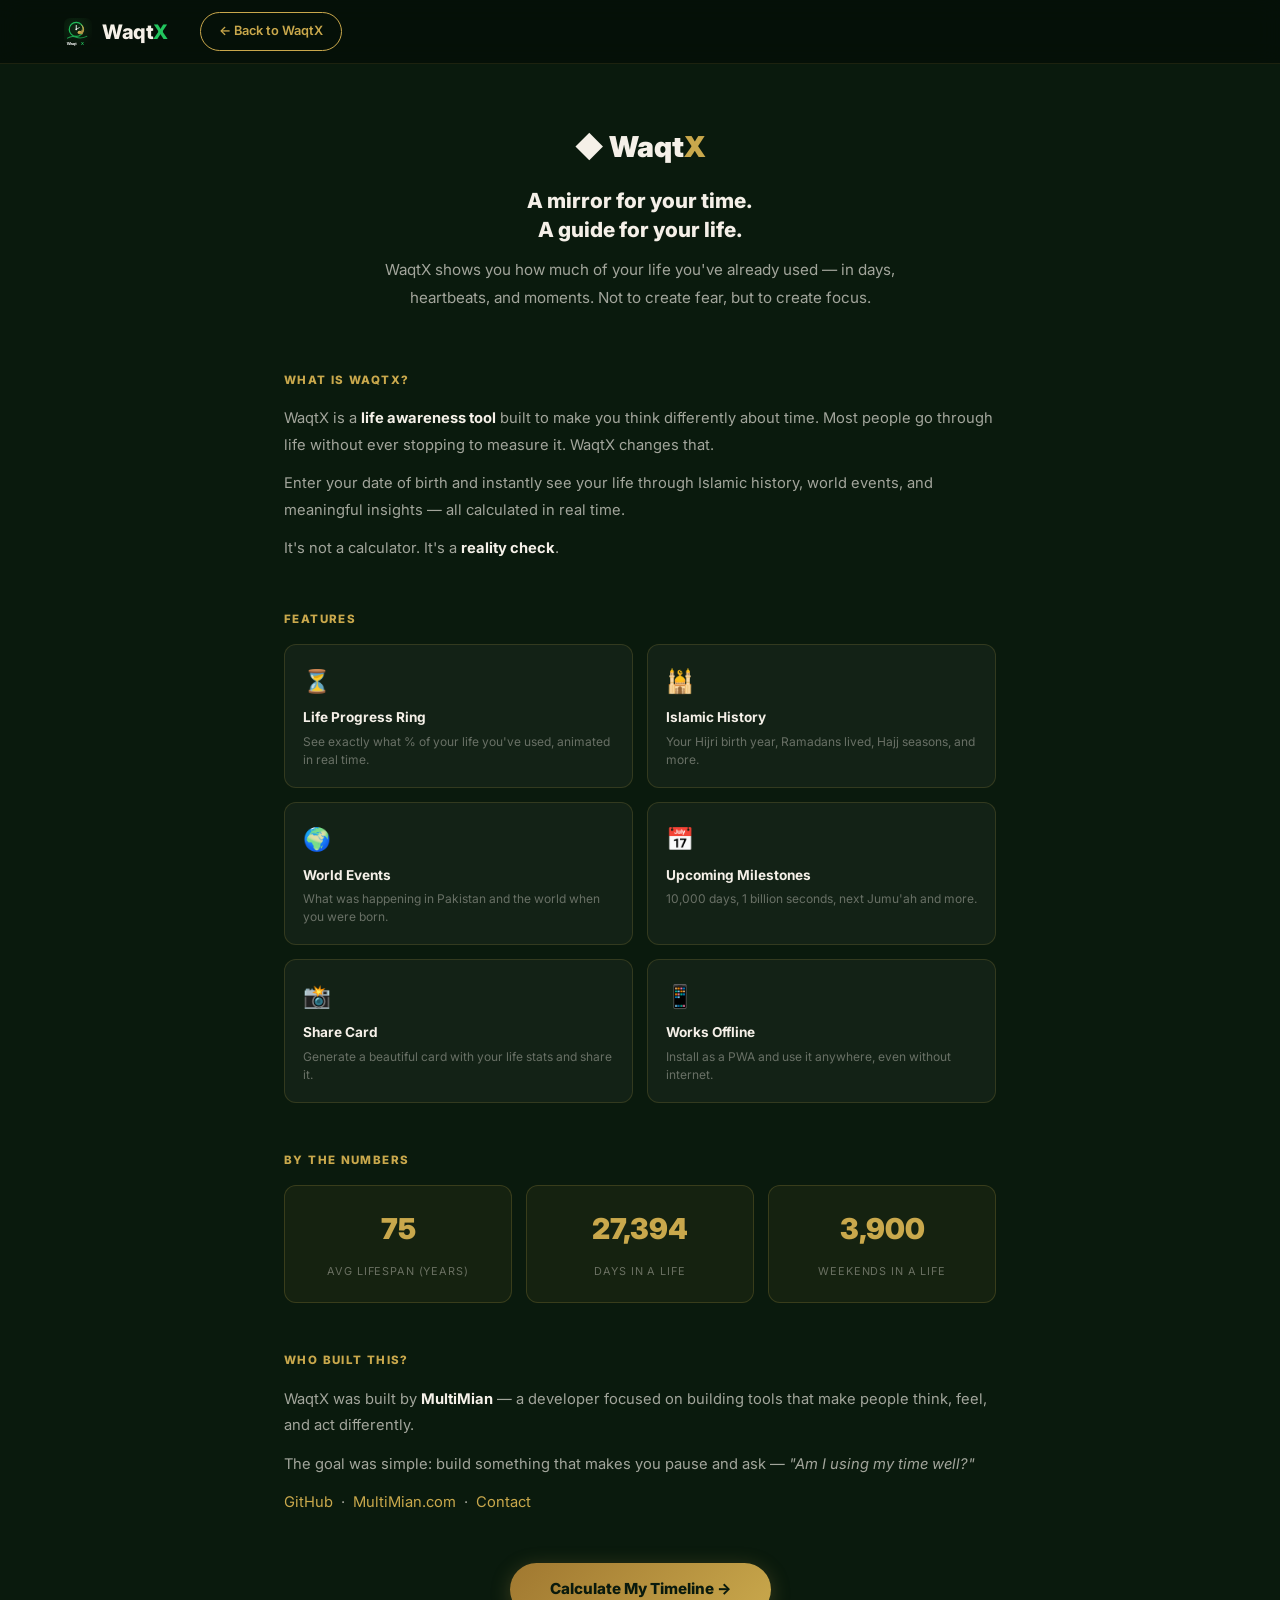
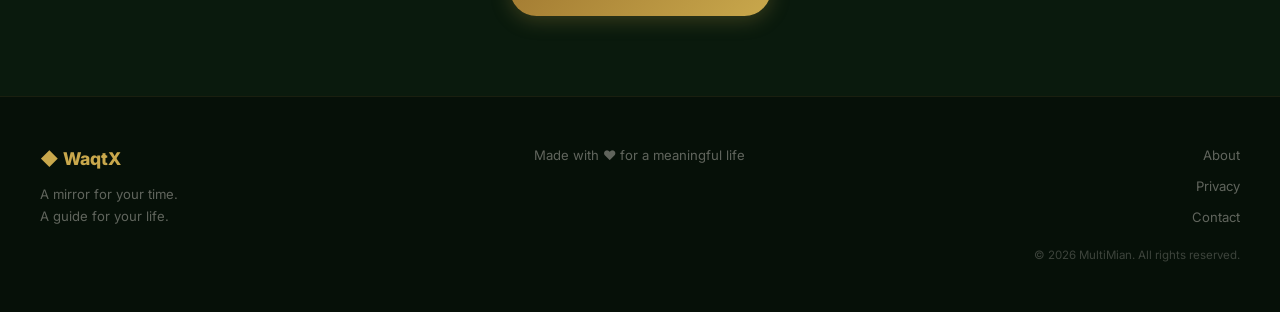
==== commit 986dcc14: "feat: new favicon/logo, dark/light mode, shareable URL, daily Hadith & Ayah system - New SVG favicon" ====
--- a/about.html
+++ b/about.html
@@ -43,9 +43,9 @@
     <div class="nav-inner">
       <a href="index.html" class="nav-logo">
         <span class="nav-logo-icon">
-          <svg width="28" height="28" viewBox="0 0 64 64" fill="none"><circle cx="32" cy="32" r="30" fill="#0d1a0f" stroke="#c9a84c" stroke-width="2"/><path d="M22 14h20v4L32 32l-10-14v-4z" fill="#c9a84c" opacity="0.9"/><path d="M22 50h20v-4L32 32l-10 14v4z" fill="#c9a84c" opacity="0.6"/><circle cx="32" cy="32" r="3" fill="#c9a84c"/></svg>
+          <img src="favicon-32.svg" width="28" height="28" alt="WaqtX logo"/>
         </span>
-        <span class="nav-logo-text">WaqtX</span>
+        <span class="nav-logo-text">Waqt<span class="nav-logo-x">X</span></span>
       </a>
       <div class="nav-actions">
         <a href="index.html" class="btn-share-nav" style="text-decoration:none">← Back to WaqtX</a>
--- a/style.css
+++ b/style.css
@@ -89,6 +89,9 @@
   color: var(--text);
   letter-spacing: -0.02em;
 }
+.nav-logo-x {
+  color: var(--green2);
+}
 .nav-links {
   display: flex;
   align-items: center;
@@ -194,6 +197,16 @@
   position: absolute;
   inset: 0;
   background: linear-gradient(90deg, rgba(6,16,8,0.3) 0%, transparent 50%, rgba(6,16,8,0.5) 100%);
+}
+.hero-bg-mosque {
+  position: absolute;
+  bottom: 0;
+  left: 50%;
+  transform: translateX(-50%);
+  width: 100%;
+  max-width: 900px;
+  opacity: 0.7;
+  pointer-events: none;
 }
 .hero-inner {
   position: relative;
@@ -216,6 +229,12 @@
   opacity: 0.85;
   letter-spacing: 0.05em;
 }
+.hero-arabic-trans {
+  font-size: 0.75rem;
+  color: var(--text3);
+  font-style: italic;
+  margin-top: -12px;
+}
 .hero-divider {
   display: flex;
   align-items: center;
@@ -225,7 +244,7 @@
 .hero-divider-line {
   flex: 1;
   height: 1px;
-  background: linear-gradient(90deg, transparent, rgba(201,168,76,0.4), transparent);
+  background: rgba(201,168,76,0.3);
 }
 .hero-divider-icon { color: var(--gold); font-size: 0.7rem; opacity: 0.7; }
 .hero-headline {
@@ -425,8 +444,6 @@
   background: linear-gradient(90deg, var(--gold3), var(--gold), var(--gold2));
   border-radius: 2px;
   width: 0%;
-  transition: width 0.4s ease;
-  animation: loadprogress 2.7s ease forwards;
 }
 @keyframes loadprogress {
   0%   { width: 0%; }
@@ -560,6 +577,13 @@
   font-size: 0.72rem;
   color: var(--gold);
   line-height: 1.5;
+}
+.ic-note {
+  font-size: 0.62rem;
+  color: var(--text3);
+  opacity: 0.6;
+  margin-top: 4px;
+  font-style: italic;
 }
 
 /* ── 11. World Section ── */
@@ -1066,10 +1090,10 @@
   display: flex;
   align-items: center;
   justify-content: center;
-  font-size: 0.9rem;
   color: var(--text2);
   transition: all var(--transition);
 }
+.footer-socials a svg { width: 16px; height: 16px; flex-shrink: 0; }
 .footer-socials a:hover {
   border-color: rgba(201,168,76,0.4);
   color: var(--gold);
@@ -1141,10 +1165,13 @@
   .islamic-grid { grid-template-columns: repeat(3, 1fr); }
   .ms-grid { grid-template-columns: 1fr 1fr; }
   .share-preview { grid-column: 1 / -1; max-width: 320px; margin: 0 auto; }
+  .truth-grid { grid-template-columns: repeat(3, 1fr); }
+  .tracker-grid { grid-template-columns: 1fr 1fr; }
+  .tracker-report { grid-column: 1 / -1; }
 }
 
 @media (max-width: 900px) {
-  .hero-inner { grid-template-columns: 1fr; gap: 40px; }
+  .hero-inner { grid-template-columns: 1fr; gap: 32px; }
   .hero-left { text-align: center; align-items: center; }
   .hero-quote { text-align: left; }
   .hero-right { max-width: 480px; margin: 0 auto; width: 100%; }
@@ -1152,65 +1179,1076 @@
   .jr-grid { grid-template-columns: 1fr; }
   .footer-inner { grid-template-columns: 1fr; text-align: center; }
   .footer-links { align-items: center; }
+  .ms-grid { grid-template-columns: 1fr; }
+  .share-preview { max-width: 100%; grid-column: auto; }
 }
 
 @media (max-width: 768px) {
   :root { --nav-h: 56px; }
+
+  /* Nav */
   .nav-links {
     display: none;
     position: fixed;
     top: var(--nav-h); left: 0; right: 0;
     background: rgba(6,16,8,0.98);
     flex-direction: column;
-    padding: 20px 24px;
+    padding: 16px 20px;
     border-bottom: 1px solid rgba(201,168,76,0.15);
-    gap: 4px;
+    gap: 2px;
     z-index: 99;
   }
   .nav-links.open { display: flex; }
-  .nav-link { padding: 12px 16px; border-radius: 8px; }
+  .nav-link { padding: 12px 16px; border-radius: 8px; font-size: 0.95rem; }
   .hamburger { display: flex; }
-  .btn-share-nav span { display: none; }
-  .glance-grid { grid-template-columns: repeat(2, 1fr); }
-  .islamic-grid { grid-template-columns: repeat(2, 1fr); }
-  .ms-grid { grid-template-columns: 1fr; }
-  .share-preview { max-width: 100%; }
-  .section { padding: 48px 0; }
-  .input-row { grid-template-columns: 1fr; }
-  .hero-inner { padding: 40px 20px; }
+  .btn-share-nav svg { display: none; }
+  .btn-share-nav { padding: 7px 14px; font-size: 0.75rem; }
+
+  /* Hero */
+  .hero-inner { padding: 32px 16px; }
+  .hero-headline { font-size: clamp(1.8rem, 7vw, 2.4rem); }
+  .hero-arabic { font-size: 1.1rem; }
+  .hero-sub { font-size: 0.92rem; }
+  .hero-quote { font-size: 0.82rem; }
+  .hero-divider { max-width: 100%; }
+
+  /* Input card */
+  .input-card { padding: 24px 18px; }
+  .input-row { grid-template-columns: 1fr; gap: 0; }
+  .input-card-title { font-size: 0.95rem; }
+
+  /* Sections */
+  .section { padding: 40px 0; }
   .section-inner { padding: 0 16px; }
-}
-
-@media (max-width: 480px) {
+  .section-heading { gap: 8px; margin-bottom: 28px; }
+  .sh-text { font-size: 0.62rem; letter-spacing: 0.1em; }
+  .sh-line { max-width: 60px; }
+
+  /* Grids */
   .glance-grid { grid-template-columns: repeat(2, 1fr); gap: 10px; }
   .islamic-grid { grid-template-columns: repeat(2, 1fr); gap: 10px; }
+  .truth-grid { grid-template-columns: repeat(2, 1fr); gap: 10px; }
+  .tracker-grid { grid-template-columns: 1fr; }
+  .tracker-report { grid-column: auto; }
+
+  /* Cards */
+  .glance-card { padding: 16px 12px; }
   .glance-value { font-size: 1.3rem; }
+  .glance-icon { font-size: 1.2rem; }
+  .islamic-card { padding: 18px 12px; }
   .ic-value { font-size: 1.2rem; }
-  .hero-headline { font-size: 2rem; }
-  .input-card { padding: 24px 18px; }
   .journey-card, .reflection-card { padding: 24px 20px; }
   .milestones-card, .share-card { padding: 22px 18px; }
-  .sh-text { font-size: 0.65rem; letter-spacing: 0.1em; }
-}
-
-/* ── 20. Animations ── */
+  .tracker-card { padding: 20px 16px; }
+  .story-card { padding: 24px 16px; }
+  .insight-card { padding: 24px 18px; }
+  .truth-card { padding: 18px 14px; }
+
+  /* Journey steps */
+  .journey-steps { padding: 16px 16px 0; }
+  .js-label { display: none; }
+  .journey-step-line { margin: 0 6px; margin-bottom: 0; }
+  .js-num { width: 28px; height: 28px; font-size: 0.72rem; }
+
+  /* Continue button */
+  .btn-continue { padding: 13px 28px; font-size: 0.88rem; }
+  .step-continue { padding: 28px 16px; }
+
+  /* Story */
+  .story-footer { flex-direction: column; align-items: stretch; }
+  .btn-story-share { text-align: center; }
+
+  /* Footer */
+  .site-footer { padding: 36px 16px; }
+  .footer-inner { gap: 24px; }
+
+  /* Share modal */
+  .share-modal { padding: 16px; }
+  .share-modal-inner { padding: 24px 18px; }
+
+  /* Celebration */
+  .celebration { min-width: 240px; padding: 16px 20px; top: 70px; }
+
+  /* Results name */
+  .results-name-bar { font-size: 1.05rem; padding: 12px 16px 4px; }
+}
+
+@media (max-width: 480px) {
+  /* Hero */
+  .hero-inner { padding: 24px 14px; gap: 24px; }
+  .hero-headline { font-size: 1.75rem; }
+  .hero-arabic { font-size: 1rem; }
+  .hero-quote { display: none; } /* hide on very small screens to reduce clutter */
+
+  /* Input */
+  .input-card { padding: 20px 14px; }
+  .btn-reveal { font-size: 0.92rem; padding: 13px; }
+
+  /* Grids — single column on very small */
+  .glance-grid { grid-template-columns: repeat(2, 1fr); gap: 8px; }
+  .islamic-grid { grid-template-columns: repeat(2, 1fr); gap: 8px; }
+  .truth-grid { grid-template-columns: 1fr 1fr; gap: 8px; }
+  .world-grid { grid-template-columns: 1fr; }
+
+  /* Cards */
+  .glance-card { padding: 14px 10px; }
+  .glance-value { font-size: 1.2rem; }
+  .glance-label { font-size: 0.62rem; }
+  .glance-desc { font-size: 0.62rem; }
+  .ic-value { font-size: 1.1rem; }
+  .ic-sub { font-size: 0.6rem; }
+  .ic-label { font-size: 0.65rem; }
+  .truth-card-value { font-size: 1.2rem; }
+  .truth-card-icon { font-size: 1.4rem; }
+
+  /* Journey ring */
+  .journey-ring-wrap { width: 120px; height: 120px; }
+  .journey-pct { font-size: 1.5rem; }
+
+  /* Reflection */
+  .reflection-headline { font-size: 1.2rem; }
+  .reflection-quote-mark { font-size: 3rem; }
+
+  /* Insight */
+  .insight-headline { font-size: 1.1rem; }
+  .insight-icon { font-size: 2rem; }
+  .insight-body { font-size: 0.85rem; }
+
+  /* Story */
+  .story-bismillah { font-size: 1.1rem; }
+  .story-line { font-size: 0.85rem; padding-left: 14px; }
+
+  /* Milestones */
+  .ms-row { gap: 8px; }
+  .ms-label { font-size: 0.75rem; }
+  .ms-val { font-size: 0.75rem; }
+
+  /* Share buttons */
+  .share-btns { flex-direction: column; }
+  .btn-download, .btn-copy { width: 100%; text-align: center; }
+
+  /* Week grid dots */
+  .week-day-dot { width: 24px; height: 24px; font-size: 0.6rem; }
+  .week-day-label { font-size: 0.55rem; }
+
+  /* Section heading */
+  .sh-text { font-size: 0.58rem; letter-spacing: 0.08em; }
+  .sh-line { max-width: 40px; }
+
+  /* Footer */
+  .footer-inner { gap: 20px; }
+  .footer-logo { font-size: 1rem; }
+
+  /* Step continue */
+  .btn-continue { width: 100%; padding: 13px 20px; }
+  .step-continue-inner { width: 100%; }
+}
+
+/* ── 20. Animations — scroll-triggered only ── */
 @keyframes fadeInUp {
-  from { opacity: 0; transform: translateY(20px); }
+  from { opacity: 0; transform: translateY(24px); }
   to   { opacity: 1; transform: translateY(0); }
 }
-.section { animation: fadeInUp 0.5s ease both; }
-.glance-card, .islamic-card, .world-card, .journey-card, .reflection-card, .milestones-card, .share-card {
-  animation: fadeInUp 0.4s ease both;
-}
-.glance-card:nth-child(1) { animation-delay: 0.05s; }
-.glance-card:nth-child(2) { animation-delay: 0.10s; }
-.glance-card:nth-child(3) { animation-delay: 0.15s; }
-.glance-card:nth-child(4) { animation-delay: 0.20s; }
-.glance-card:nth-child(5) { animation-delay: 0.25s; }
-.glance-card:nth-child(6) { animation-delay: 0.30s; }
-.islamic-card:nth-child(1) { animation-delay: 0.05s; }
-.islamic-card:nth-child(2) { animation-delay: 0.10s; }
-.islamic-card:nth-child(3) { animation-delay: 0.15s; }
-.islamic-card:nth-child(4) { animation-delay: 0.20s; }
-.islamic-card:nth-child(5) { animation-delay: 0.25s; }
-.islamic-card:nth-child(6) { animation-delay: 0.30s; }
+.reveal { opacity: 0; }
+.reveal.visible { animation: fadeInUp 0.5s ease forwards; }
+
+.glance-card.reveal, .islamic-card.reveal, .world-card.reveal,
+.journey-card.reveal, .reflection-card.reveal,
+.milestones-card.reveal, .share-card.reveal,
+.tracker-card.reveal, .story-card.reveal, .truth-card.reveal,
+.insight-card.reveal {
+  opacity: 0;
+}
+
+/* Tracker sub-heading */
+.tracker-sub-heading {
+  text-align: center;
+  font-size: 0.82rem;
+  color: var(--text3);
+  margin-bottom: 28px;
+  margin-top: -16px;
+}
+
+/* ══════════════════════════════════════════════
+   NEW FEATURES CSS
+   ══════════════════════════════════════════════ */
+
+/* ── Life Story Section ── */
+.story-section { background: var(--bg); }
+.story-card {
+  background: var(--card-bg);
+  border: 1px solid var(--card-border);
+  border-radius: 16px;
+  padding: 40px 48px;
+  max-width: 800px;
+  margin: 0 auto;
+  position: relative;
+  overflow: hidden;
+}
+.story-card::before {
+  content: '';
+  position: absolute;
+  top: 0; left: 0; right: 0;
+  height: 2px;
+  background: linear-gradient(90deg, transparent, var(--gold), transparent);
+}
+.story-bismillah {
+  font-family: var(--font-ar);
+  font-size: 1.4rem;
+  color: var(--gold);
+  text-align: center;
+  margin-bottom: 28px;
+  opacity: 0.8;
+  letter-spacing: 0.05em;
+}
+.story-body {
+  display: flex;
+  flex-direction: column;
+  gap: 16px;
+}
+.story-line {
+  font-size: 0.95rem;
+  color: var(--text2);
+  line-height: 1.9;
+  padding-left: 20px;
+  border-left: 2px solid rgba(201,168,76,0.2);
+  transition: border-color 0.3s;
+}
+.story-line:hover { border-color: rgba(201,168,76,0.5); }
+.story-line strong { color: var(--gold); font-weight: 700; }
+.story-line em { color: var(--text); font-style: normal; font-weight: 600; }
+.story-closing {
+  text-align: center;
+  margin-top: 28px;
+  font-size: 0.88rem;
+  color: var(--gold);
+  opacity: 0.7;
+  font-style: italic;
+  letter-spacing: 0.05em;
+}
+
+/* ── Time Truth Section ── */
+.truth-section { background: var(--bg2); }
+.truth-intro {
+  text-align: center;
+  font-size: 1rem;
+  color: var(--text2);
+  margin-bottom: 32px;
+  line-height: 1.7;
+}
+.truth-intro strong { color: var(--text); }
+.truth-grid {
+  display: grid;
+  grid-template-columns: repeat(3, 1fr);
+  gap: 16px;
+  margin-bottom: 28px;
+}
+.truth-card {
+  background: var(--card-bg);
+  border: 1px solid var(--card-border);
+  border-radius: var(--radius);
+  padding: 22px 18px;
+  text-align: center;
+  transition: border-color var(--transition), transform var(--transition);
+  position: relative;
+  overflow: hidden;
+}
+.truth-card:hover { border-color: var(--card-hover); transform: translateY(-2px); }
+.truth-card.truth-bad { border-color: rgba(239,68,68,0.25); }
+.truth-card.truth-bad:hover { border-color: rgba(239,68,68,0.45); }
+.truth-card.truth-good { border-color: rgba(22,163,74,0.25); }
+.truth-card.truth-good:hover { border-color: rgba(22,163,74,0.45); }
+.truth-card-icon { font-size: 1.8rem; margin-bottom: 10px; }
+.truth-card-label {
+  font-size: 0.72rem;
+  color: var(--text3);
+  text-transform: uppercase;
+  letter-spacing: 0.08em;
+  margin-bottom: 8px;
+}
+.truth-card-value {
+  font-size: 1.5rem;
+  font-weight: 900;
+  color: var(--text);
+  letter-spacing: -0.02em;
+  line-height: 1;
+  margin-bottom: 4px;
+}
+.truth-card-unit {
+  font-size: 0.72rem;
+  color: var(--gold);
+  font-weight: 600;
+  text-transform: uppercase;
+  letter-spacing: 0.06em;
+  margin-bottom: 8px;
+}
+.truth-card-sub {
+  font-size: 0.7rem;
+  color: var(--text3);
+  line-height: 1.5;
+}
+.truth-card.truth-bad .truth-card-value { color: #fca5a5; }
+.truth-card.truth-good .truth-card-value { color: #86efac; }
+.truth-verdict {
+  background: rgba(201,168,76,0.06);
+  border: 1px solid rgba(201,168,76,0.2);
+  border-radius: var(--radius);
+  padding: 24px 28px;
+  text-align: center;
+}
+.truth-verdict-headline {
+  font-size: 1.1rem;
+  font-weight: 800;
+  color: var(--text);
+  margin-bottom: 10px;
+}
+.truth-verdict-text {
+  font-size: 0.88rem;
+  color: var(--text2);
+  line-height: 1.7;
+}
+.truth-verdict-text strong { color: var(--gold); }
+
+/* ── Tracker Section ── */
+.tracker-section { background: var(--bg); }
+.tracker-grid {
+  display: grid;
+  grid-template-columns: 1fr 1fr 1fr;
+  gap: 20px;
+}
+.tracker-card {
+  background: var(--card-bg);
+  border: 1px solid var(--card-border);
+  border-radius: var(--radius);
+  padding: 24px;
+  transition: border-color var(--transition);
+}
+.tracker-card:hover { border-color: var(--card-hover); }
+.tracker-card-title {
+  font-size: 0.78rem;
+  font-weight: 800;
+  color: var(--gold);
+  text-transform: uppercase;
+  letter-spacing: 0.1em;
+  margin-bottom: 18px;
+}
+/* Salah */
+.salah-list { display: flex; flex-direction: column; gap: 2px; margin-bottom: 16px; }
+.salah-item {
+  display: flex;
+  align-items: center;
+  gap: 12px;
+  padding: 10px 12px;
+  border-radius: 8px;
+  cursor: pointer;
+  transition: background var(--transition);
+  user-select: none;
+}
+.salah-item:hover { background: rgba(255,255,255,0.04); }
+.salah-item input[type="checkbox"] { display: none; }
+.salah-item::before {
+  content: '';
+  width: 18px; height: 18px;
+  border: 1.5px solid rgba(201,168,76,0.4);
+  border-radius: 4px;
+  flex-shrink: 0;
+  transition: all var(--transition);
+  background: transparent;
+}
+.salah-item.checked::before {
+  background: var(--gold);
+  border-color: var(--gold);
+  content: '✓';
+  color: #0a1a0d;
+  font-size: 0.7rem;
+  font-weight: 900;
+  display: flex;
+  align-items: center;
+  justify-content: center;
+}
+.salah-item.checked .salah-name { color: var(--gold); }
+.salah-name {
+  flex: 1;
+  font-size: 0.88rem;
+  font-weight: 600;
+  color: var(--text);
+  transition: color var(--transition);
+}
+.salah-time {
+  font-size: 0.7rem;
+  color: var(--text3);
+}
+.salah-progress { margin-bottom: 10px; }
+.salah-bar {
+  height: 4px;
+  background: rgba(255,255,255,0.06);
+  border-radius: 2px;
+  overflow: hidden;
+  margin-bottom: 6px;
+}
+.salah-bar-fill {
+  height: 100%;
+  background: linear-gradient(90deg, var(--gold3), var(--gold));
+  border-radius: 2px;
+  width: 0%;
+  transition: width 0.5s ease;
+}
+.salah-count {
+  font-size: 0.75rem;
+  color: var(--text3);
+  text-align: right;
+}
+.salah-streak {
+  font-size: 0.78rem;
+  color: var(--text2);
+  font-weight: 600;
+}
+/* Dhikr */
+.dhikr-list { display: flex; flex-direction: column; gap: 2px; margin-bottom: 16px; }
+.dhikr-item {
+  display: flex;
+  align-items: center;
+  gap: 10px;
+  padding: 9px 10px;
+  border-radius: 8px;
+  cursor: pointer;
+  transition: background var(--transition);
+  user-select: none;
+  font-size: 0.82rem;
+  color: var(--text2);
+}
+.dhikr-item:hover { background: rgba(255,255,255,0.04); }
+.dhikr-item input[type="checkbox"] { display: none; }
+.dhikr-item::before {
+  content: '';
+  width: 16px; height: 16px;
+  border: 1.5px solid rgba(201,168,76,0.35);
+  border-radius: 50%;
+  flex-shrink: 0;
+  transition: all var(--transition);
+}
+.dhikr-item.checked::before {
+  background: var(--green);
+  border-color: var(--green);
+  content: '✓';
+  color: #fff;
+  font-size: 0.6rem;
+  font-weight: 900;
+  display: flex;
+  align-items: center;
+  justify-content: center;
+}
+.dhikr-item.checked { color: var(--text3); text-decoration: line-through; }
+.dhikr-score {
+  font-size: 0.82rem;
+  color: var(--text2);
+  font-weight: 600;
+}
+.dhikr-msg {
+  font-size: 0.75rem;
+  color: var(--gold);
+  margin-top: 6px;
+  font-style: italic;
+  min-height: 1.2em;
+  transition: all 0.3s;
+}
+/* Week grid */
+.week-grid {
+  display: grid;
+  grid-template-columns: repeat(7, 1fr);
+  gap: 6px;
+  margin-bottom: 14px;
+}
+.week-day {
+  display: flex;
+  flex-direction: column;
+  align-items: center;
+  gap: 4px;
+}
+.week-day-label {
+  font-size: 0.6rem;
+  color: var(--text3);
+  text-transform: uppercase;
+  letter-spacing: 0.05em;
+}
+.week-day-dot {
+  width: 28px; height: 28px;
+  border-radius: 50%;
+  display: flex;
+  align-items: center;
+  justify-content: center;
+  font-size: 0.65rem;
+  font-weight: 700;
+  border: 1.5px solid rgba(255,255,255,0.08);
+  color: var(--text3);
+  transition: all var(--transition);
+}
+.week-day-dot.full { background: var(--gold); border-color: var(--gold); color: #0a1a0d; }
+.week-day-dot.partial { background: rgba(201,168,76,0.2); border-color: rgba(201,168,76,0.4); color: var(--gold); }
+.week-day-dot.today { border-color: var(--gold); color: var(--gold); }
+.week-summary {
+  font-size: 0.78rem;
+  color: var(--text2);
+  line-height: 1.6;
+  margin-bottom: 14px;
+}
+.week-summary strong { color: var(--gold); }
+.btn-reset-tracker {
+  padding: 8px 16px;
+  border: 1px solid rgba(255,255,255,0.1);
+  border-radius: 8px;
+  font-size: 0.75rem;
+  color: var(--text3);
+  transition: all var(--transition);
+  width: 100%;
+}
+.btn-reset-tracker:hover {
+  border-color: rgba(201,168,76,0.3);
+  color: var(--gold);
+}
+
+/* ── Daily Insight Section ── */
+.insight-section { background: var(--bg2); }
+.insight-card {
+  max-width: 720px;
+  margin: 0 auto;
+  background: var(--card-bg);
+  border: 1px solid var(--card-border);
+  border-radius: 16px;
+  padding: 36px 40px;
+  text-align: center;
+  position: relative;
+  overflow: hidden;
+}
+.insight-card::before {
+  content: '';
+  position: absolute;
+  top: 0; left: 0; right: 0;
+  height: 2px;
+  background: linear-gradient(90deg, transparent, var(--gold), transparent);
+}
+.insight-date {
+  font-size: 0.72rem;
+  color: var(--text3);
+  text-transform: uppercase;
+  letter-spacing: 0.1em;
+  margin-bottom: 20px;
+}
+.insight-icon { font-size: 2.5rem; margin-bottom: 16px; display: block; }
+.insight-headline {
+  font-size: 1.3rem;
+  font-weight: 800;
+  color: var(--text);
+  margin-bottom: 12px;
+  line-height: 1.4;
+}
+.insight-body {
+  font-size: 0.92rem;
+  color: var(--text2);
+  line-height: 1.8;
+  margin-bottom: 20px;
+}
+.insight-ayah {
+  font-size: 0.85rem;
+  color: var(--gold);
+  font-style: italic;
+  opacity: 0.85;
+  border-top: 1px solid rgba(201,168,76,0.15);
+  padding-top: 16px;
+}
+.insight-nav {
+  display: flex;
+  justify-content: center;
+  gap: 10px;
+  margin-top: 20px;
+}
+.insight-nav-btn {
+  padding: 8px 20px;
+  border: 1px solid rgba(201,168,76,0.25);
+  border-radius: 999px;
+  font-size: 0.78rem;
+  color: var(--text2);
+  transition: all var(--transition);
+}
+.insight-nav-btn:hover {
+  border-color: var(--gold);
+  color: var(--gold);
+  background: rgba(201,168,76,0.06);
+}
+
+/* ── Responsive for new sections — handled in main responsive block above ── */
+
+/* ══════════════════════════════════════════════
+   REFINEMENT CSS — Progressive Journey, Celebration,
+   Story Share, Daily Action, Softened Tone
+   ══════════════════════════════════════════════ */
+
+/* ── Journey Progress Steps ── */
+.journey-steps {
+  display: flex;
+  align-items: center;
+  justify-content: center;
+  padding: 20px 24px 0;
+  gap: 0;
+  max-width: 600px;
+  margin: 0 auto;
+}
+.journey-step {
+  display: flex;
+  flex-direction: column;
+  align-items: center;
+  gap: 6px;
+  opacity: 0.35;
+  transition: opacity 0.4s;
+  flex-shrink: 0;
+}
+.journey-step.active { opacity: 1; }
+.journey-step.done .js-num { background: var(--green); border-color: var(--green); color: #fff; }
+.js-num {
+  width: 32px; height: 32px;
+  border-radius: 50%;
+  border: 2px solid rgba(201,168,76,0.4);
+  display: flex; align-items: center; justify-content: center;
+  font-size: 0.78rem; font-weight: 800;
+  color: var(--text2);
+  background: var(--bg2);
+  transition: all 0.4s;
+}
+.journey-step.active .js-num {
+  border-color: var(--gold);
+  color: var(--gold);
+  background: rgba(201,168,76,0.1);
+  box-shadow: 0 0 12px rgba(201,168,76,0.2);
+}
+.js-label {
+  font-size: 0.62rem;
+  font-weight: 600;
+  color: var(--text3);
+  text-transform: uppercase;
+  letter-spacing: 0.06em;
+  white-space: nowrap;
+}
+.journey-step.active .js-label { color: var(--gold); }
+.journey-step-line {
+  flex: 1;
+  height: 1px;
+  background: rgba(201,168,76,0.2);
+  margin: 0 8px;
+  margin-bottom: 18px;
+}
+
+/* ── Step Blocks ── */
+.step-block { transition: opacity 0.4s; }
+.step-entering { animation: stepReveal 0.5s ease forwards; }
+@keyframes stepReveal {
+  from { opacity: 0; transform: translateY(16px); }
+  to   { opacity: 1; transform: translateY(0); }
+}
+
+/* ── Step Continue Button ── */
+.step-continue {
+  background: var(--bg);
+  padding: 40px 24px;
+  text-align: center;
+  border-top: 1px solid rgba(201,168,76,0.08);
+}
+.step-continue-inner { display: inline-flex; flex-direction: column; align-items: center; gap: 12px; }
+.step-continue-label {
+  font-size: 0.72rem;
+  color: var(--text3);
+  text-transform: uppercase;
+  letter-spacing: 0.1em;
+}
+.btn-continue {
+  padding: 14px 36px;
+  background: linear-gradient(135deg, var(--gold3), var(--gold));
+  border-radius: 999px;
+  color: #0a1a0d;
+  font-size: 0.95rem;
+  font-weight: 800;
+  letter-spacing: 0.02em;
+  transition: all var(--transition);
+  box-shadow: 0 4px 20px rgba(201,168,76,0.25);
+  cursor: pointer;
+  border: none;
+}
+.btn-continue:hover {
+  transform: translateY(-2px);
+  box-shadow: 0 8px 28px rgba(201,168,76,0.4);
+}
+.btn-continue:active { transform: translateY(0); }
+
+/* ── Story Footer ── */
+.story-footer {
+  display: flex;
+  align-items: center;
+  justify-content: space-between;
+  margin-top: 24px;
+  padding-top: 20px;
+  border-top: 1px solid rgba(201,168,76,0.12);
+  flex-wrap: wrap;
+  gap: 12px;
+}
+.btn-story-share {
+  padding: 10px 22px;
+  border: 1px solid rgba(201,168,76,0.35);
+  border-radius: 999px;
+  color: var(--gold);
+  font-size: 0.82rem;
+  font-weight: 600;
+  background: rgba(201,168,76,0.06);
+  transition: all var(--transition);
+  cursor: pointer;
+}
+.btn-story-share:hover {
+  background: rgba(201,168,76,0.14);
+  box-shadow: 0 0 16px rgba(201,168,76,0.2);
+}
+
+/* ── Story Share Card (modal) ── */
+.story-sc-days {
+  font-size: 3.2rem;
+  font-weight: 900;
+  color: var(--text);
+  letter-spacing: -0.04em;
+  line-height: 1;
+  margin-bottom: 4px;
+}
+.story-sc-label {
+  font-size: 0.78rem;
+  color: var(--text3);
+  margin-bottom: 16px;
+}
+.story-sc-ramadans {
+  font-size: 1rem;
+  font-weight: 700;
+  color: var(--gold);
+  margin-bottom: 6px;
+}
+.story-sc-hijri {
+  font-size: 0.82rem;
+  color: var(--text2);
+  margin-bottom: 16px;
+}
+.story-sc-quote {
+  font-size: 0.88rem;
+  color: var(--text3);
+  font-style: italic;
+  margin-bottom: 12px;
+}
+
+/* ── Celebration Toast ── */
+.celebration {
+  position: fixed;
+  top: 80px;
+  left: 50%;
+  transform: translateX(-50%) translateY(-20px);
+  z-index: 400;
+  background: linear-gradient(135deg, #0d2010, #0a1a0d);
+  border: 1px solid rgba(201,168,76,0.4);
+  border-radius: 16px;
+  padding: 20px 28px;
+  text-align: center;
+  box-shadow: 0 8px 40px rgba(0,0,0,0.5), 0 0 0 1px rgba(201,168,76,0.1);
+  min-width: 280px;
+  opacity: 0;
+  pointer-events: none;
+  transition: opacity 0.3s, transform 0.3s;
+}
+.celebration.cel-show {
+  opacity: 1;
+  transform: translateX(-50%) translateY(0);
+  pointer-events: auto;
+}
+.celebration-emoji { font-size: 2rem; margin-bottom: 8px; }
+.celebration-title {
+  font-size: 1rem;
+  font-weight: 800;
+  color: var(--text);
+  margin-bottom: 4px;
+}
+.celebration-sub {
+  font-size: 0.82rem;
+  color: var(--gold);
+  font-weight: 600;
+}
+
+/* ── Daily Action Box ── */
+.insight-action-box {
+  background: rgba(201,168,76,0.06);
+  border: 1px solid rgba(201,168,76,0.2);
+  border-radius: var(--radius);
+  padding: 16px 20px;
+  margin: 16px 0;
+  text-align: left;
+}
+.insight-focus {
+  font-size: 0.72rem;
+  font-weight: 800;
+  color: var(--gold);
+  text-transform: uppercase;
+  letter-spacing: 0.1em;
+  margin-bottom: 6px;
+}
+.insight-action {
+  font-size: 0.88rem;
+  color: var(--text);
+  line-height: 1.6;
+  font-weight: 500;
+}
+
+/* ── Responsive for new elements — handled in main responsive block above ── */
+
+/* ── Name personalisation ── */
+.results-name-bar {
+  text-align: center;
+  padding: 16px 24px 4px;
+  font-size: 1.25rem;
+  font-weight: 900;
+  color: var(--gold);
+  letter-spacing: -0.02em;
+}
+
+/* ── Tracker + Insight always visible (no reveal) ── */
+.tracker-card, .insight-card {
+  opacity: 1 !important;
+  transform: none !important;
+}
+
+/* ══════════════════════════════════════════════
+   LIGHT MODE THEME
+   ══════════════════════════════════════════════ */
+[data-theme="light"] {
+  --bg:          #f5f0e8;
+  --bg2:         #ede8dc;
+  --bg3:         #e0d8c8;
+  --gold:        #8a6820;
+  --gold2:       #a07830;
+  --gold3:       #6b5018;
+  --green:       #15803d;
+  --green2:      #16a34a;
+  --text:        #1a1208;
+  --text2:       rgba(26,18,8,0.72);
+  --text3:       rgba(26,18,8,0.45);
+  --card-bg:     rgba(255,255,255,0.7);
+  --card-border: rgba(138,104,32,0.22);
+  --card-hover:  rgba(138,104,32,0.38);
+  --shadow:      0 4px 24px rgba(0,0,0,0.12);
+  --shadow-gold: 0 0 24px rgba(138,104,32,0.18);
+}
+
+[data-theme="light"] body {
+  background: var(--bg);
+}
+
+[data-theme="light"] .navbar {
+  background: rgba(245,240,232,0.94);
+  border-bottom-color: rgba(138,104,32,0.18);
+}
+
+[data-theme="light"] .hero-bg-img {
+  background:
+    radial-gradient(ellipse 60% 80% at 20% 60%, rgba(22,163,74,0.06) 0%, transparent 60%),
+    radial-gradient(ellipse 40% 60% at 80% 40%, rgba(138,104,32,0.08) 0%, transparent 50%),
+    linear-gradient(160deg, #ede8dc 0%, #f5f0e8 40%, #e8e0d0 70%, #ede8dc 100%);
+}
+
+[data-theme="light"] .hero-bg-overlay {
+  background: linear-gradient(90deg, rgba(245,240,232,0.2) 0%, transparent 50%, rgba(245,240,232,0.3) 100%);
+}
+
+[data-theme="light"] .loading-overlay {
+  background: rgba(245,240,232,0.97);
+}
+
+[data-theme="light"] .input-card {
+  background: rgba(255,255,255,0.9);
+  box-shadow: 0 8px 40px rgba(0,0,0,0.1), 0 0 0 1px rgba(138,104,32,0.1);
+}
+
+[data-theme="light"] .dob-input {
+  background: rgba(0,0,0,0.04);
+  color: var(--text);
+}
+
+[data-theme="light"] .dob-input::-webkit-calendar-picker-indicator {
+  filter: none;
+}
+
+[data-theme="light"] .share-modal {
+  background: rgba(0,0,0,0.5);
+}
+
+[data-theme="light"] .share-modal-inner {
+  background: #f5f0e8;
+}
+
+[data-theme="light"] .share-card-dl {
+  background: linear-gradient(145deg, #ede8dc, #e0d8c8);
+}
+
+[data-theme="light"] .pwa-prompt {
+  background: #f5f0e8;
+}
+
+[data-theme="light"] .celebration {
+  background: linear-gradient(135deg, #f5f0e8, #ede8dc);
+}
+
+[data-theme="light"] .story-card,
+[data-theme="light"] .insight-card,
+[data-theme="light"] .hadith-card {
+  background: rgba(255,255,255,0.8);
+}
+
+[data-theme="light"] .glance-section,
+[data-theme="light"] .world-section,
+[data-theme="light"] .ms-section,
+[data-theme="light"] .insight-section,
+[data-theme="light"] .truth-section {
+  background: var(--bg2);
+}
+
+[data-theme="light"] .islamic-section,
+[data-theme="light"] .jr-section,
+[data-theme="light"] .tracker-section,
+[data-theme="light"] .story-section,
+[data-theme="light"] .hadith-section,
+[data-theme="light"] .step-continue,
+[data-theme="light"] .footer-ayah,
+[data-theme="light"] .start-again-wrap {
+  background: var(--bg);
+}
+
+[data-theme="light"] .site-footer {
+  background: var(--bg2);
+}
+
+[data-theme="light"] .nav-link { color: var(--text2); }
+[data-theme="light"] .nav-link:hover { color: var(--text); }
+[data-theme="light"] .nav-link.active { color: var(--gold); }
+
+[data-theme="light"] .hamburger span { background: var(--text); }
+
+[data-theme="light"] .week-day-dot {
+  border-color: rgba(0,0,0,0.12);
+  color: var(--text3);
+}
+
+/* ── Theme Toggle Button ── */
+.btn-theme-toggle {
+  width: 36px;
+  height: 36px;
+  border-radius: 50%;
+  border: 1px solid var(--card-border);
+  background: var(--card-bg);
+  display: flex;
+  align-items: center;
+  justify-content: center;
+  font-size: 1rem;
+  cursor: pointer;
+  transition: all var(--transition);
+  flex-shrink: 0;
+}
+.btn-theme-toggle:hover {
+  border-color: var(--gold);
+  background: rgba(201,168,76,0.1);
+}
+/* Show correct icon per theme */
+.theme-icon-light { display: none; }
+.theme-icon-dark  { display: block; }
+[data-theme="light"] .theme-icon-light { display: block; }
+[data-theme="light"] .theme-icon-dark  { display: none; }
+
+/* ══════════════════════════════════════════════
+   DAILY HADITH & AYAH SECTION
+   ══════════════════════════════════════════════ */
+.hadith-section { background: var(--bg); }
+
+.hadith-grid {
+  display: grid;
+  grid-template-columns: 1fr 1fr;
+  gap: 24px;
+  max-width: 960px;
+  margin: 0 auto;
+}
+
+.hadith-card {
+  background: var(--card-bg);
+  border: 1px solid var(--card-border);
+  border-radius: 16px;
+  padding: 32px 28px;
+  text-align: center;
+  position: relative;
+  overflow: hidden;
+  transition: border-color var(--transition), box-shadow var(--transition);
+}
+.hadith-card::before {
+  content: '';
+  position: absolute;
+  top: 0; left: 0; right: 0;
+  height: 2px;
+  background: linear-gradient(90deg, transparent, var(--gold), transparent);
+}
+.hadith-card:hover {
+  border-color: var(--card-hover);
+  box-shadow: var(--shadow-gold);
+}
+.ayah-card {
+  border-color: rgba(201,168,76,0.28);
+}
+
+.hadith-card-badge {
+  display: inline-block;
+  font-size: 0.68rem;
+  font-weight: 800;
+  color: var(--gold);
+  text-transform: uppercase;
+  letter-spacing: 0.12em;
+  background: rgba(201,168,76,0.08);
+  border: 1px solid rgba(201,168,76,0.2);
+  border-radius: 999px;
+  padding: 4px 14px;
+  margin-bottom: 22px;
+}
+
+.hadith-arabic {
+  font-family: var(--font-ar);
+  font-size: 1.45rem;
+  color: var(--gold);
+  line-height: 2;
+  margin-bottom: 18px;
+  direction: rtl;
+  letter-spacing: 0.03em;
+}
+
+.hadith-translation {
+  font-size: 0.95rem;
+  color: var(--text);
+  font-weight: 500;
+  line-height: 1.75;
+  margin-bottom: 14px;
+  font-style: italic;
+}
+
+.hadith-reference {
+  font-size: 0.75rem;
+  color: var(--text3);
+  font-weight: 600;
+  letter-spacing: 0.04em;
+  border-top: 1px solid rgba(201,168,76,0.12);
+  padding-top: 12px;
+  margin-top: 4px;
+}
+
+@media (max-width: 768px) {
+  .hadith-grid { grid-template-columns: 1fr; gap: 16px; }
+  .hadith-arabic { font-size: 1.2rem; }
+  .hadith-card { padding: 24px 18px; }
+}
+
+@media (max-width: 480px) {
+  .hadith-arabic { font-size: 1.1rem; }
+  .hadith-translation { font-size: 0.88rem; }
+  .btn-theme-toggle { width: 32px; height: 32px; font-size: 0.9rem; }
+}
